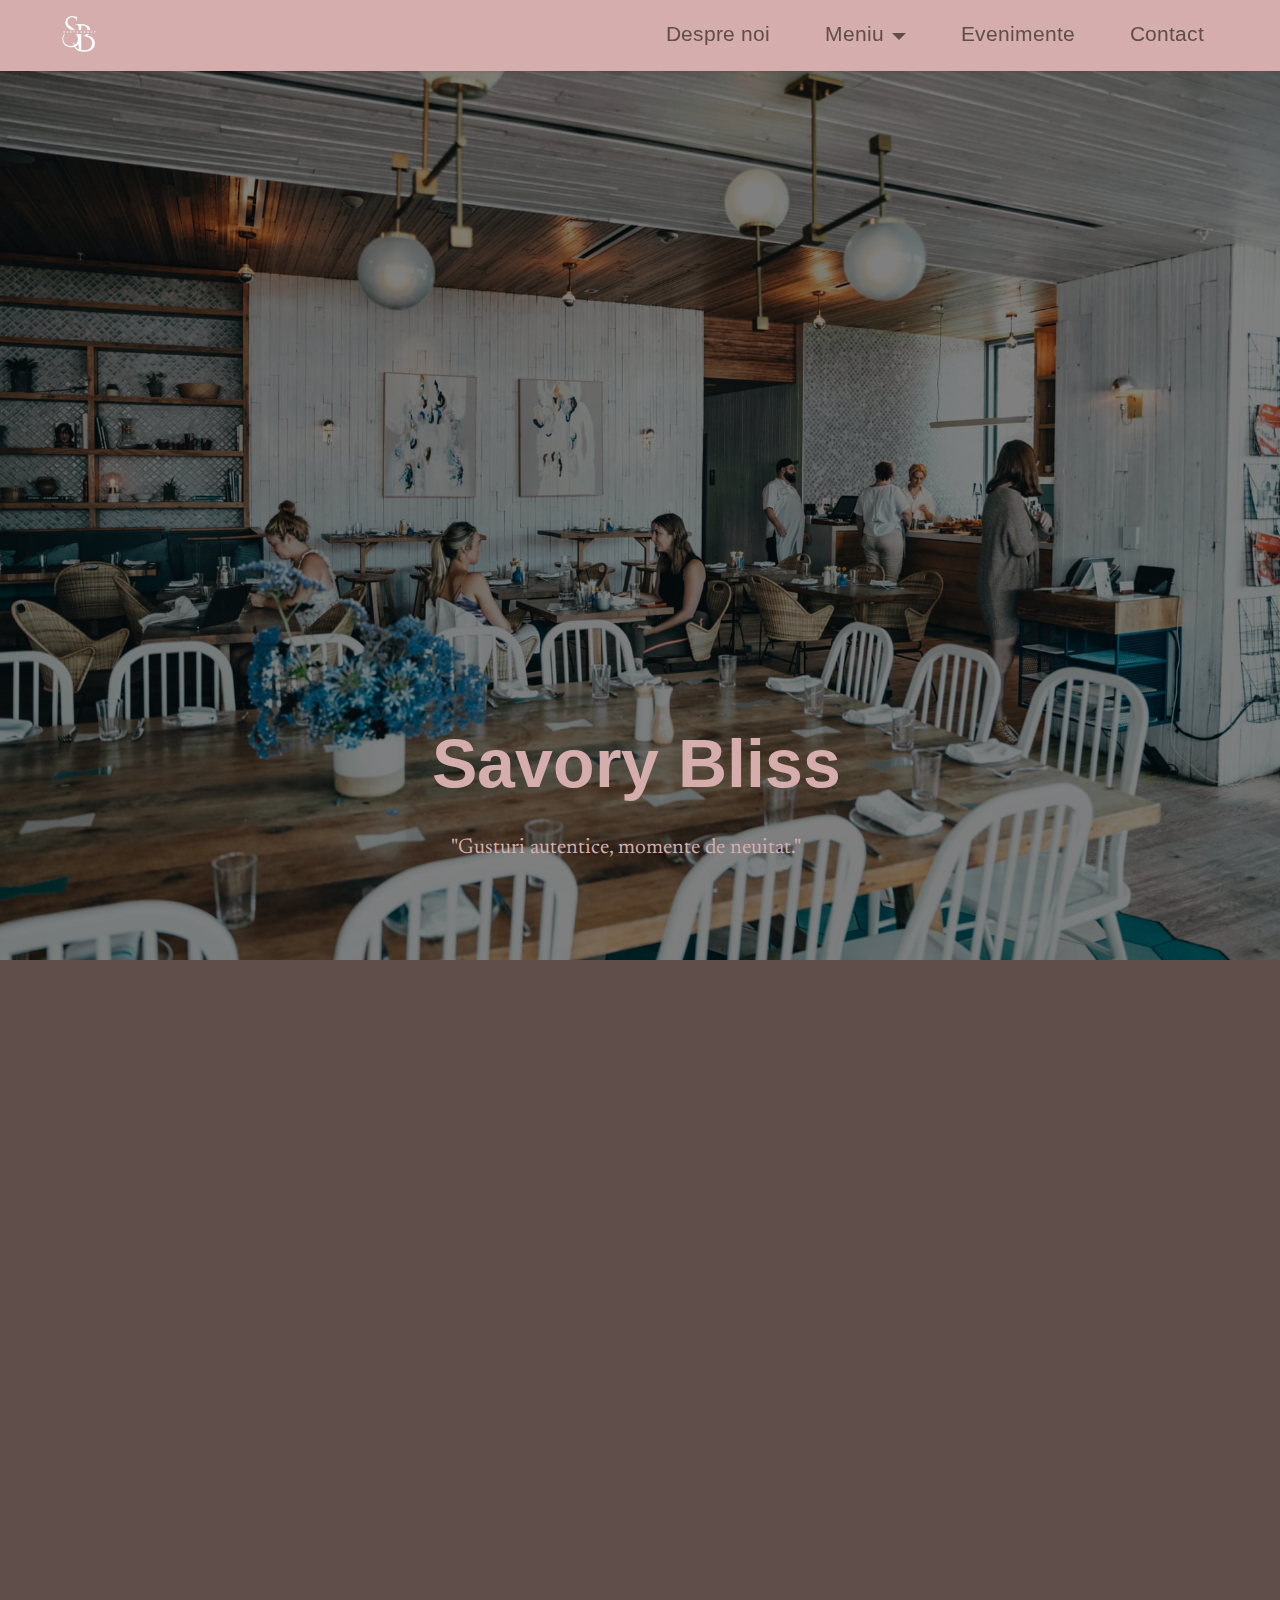
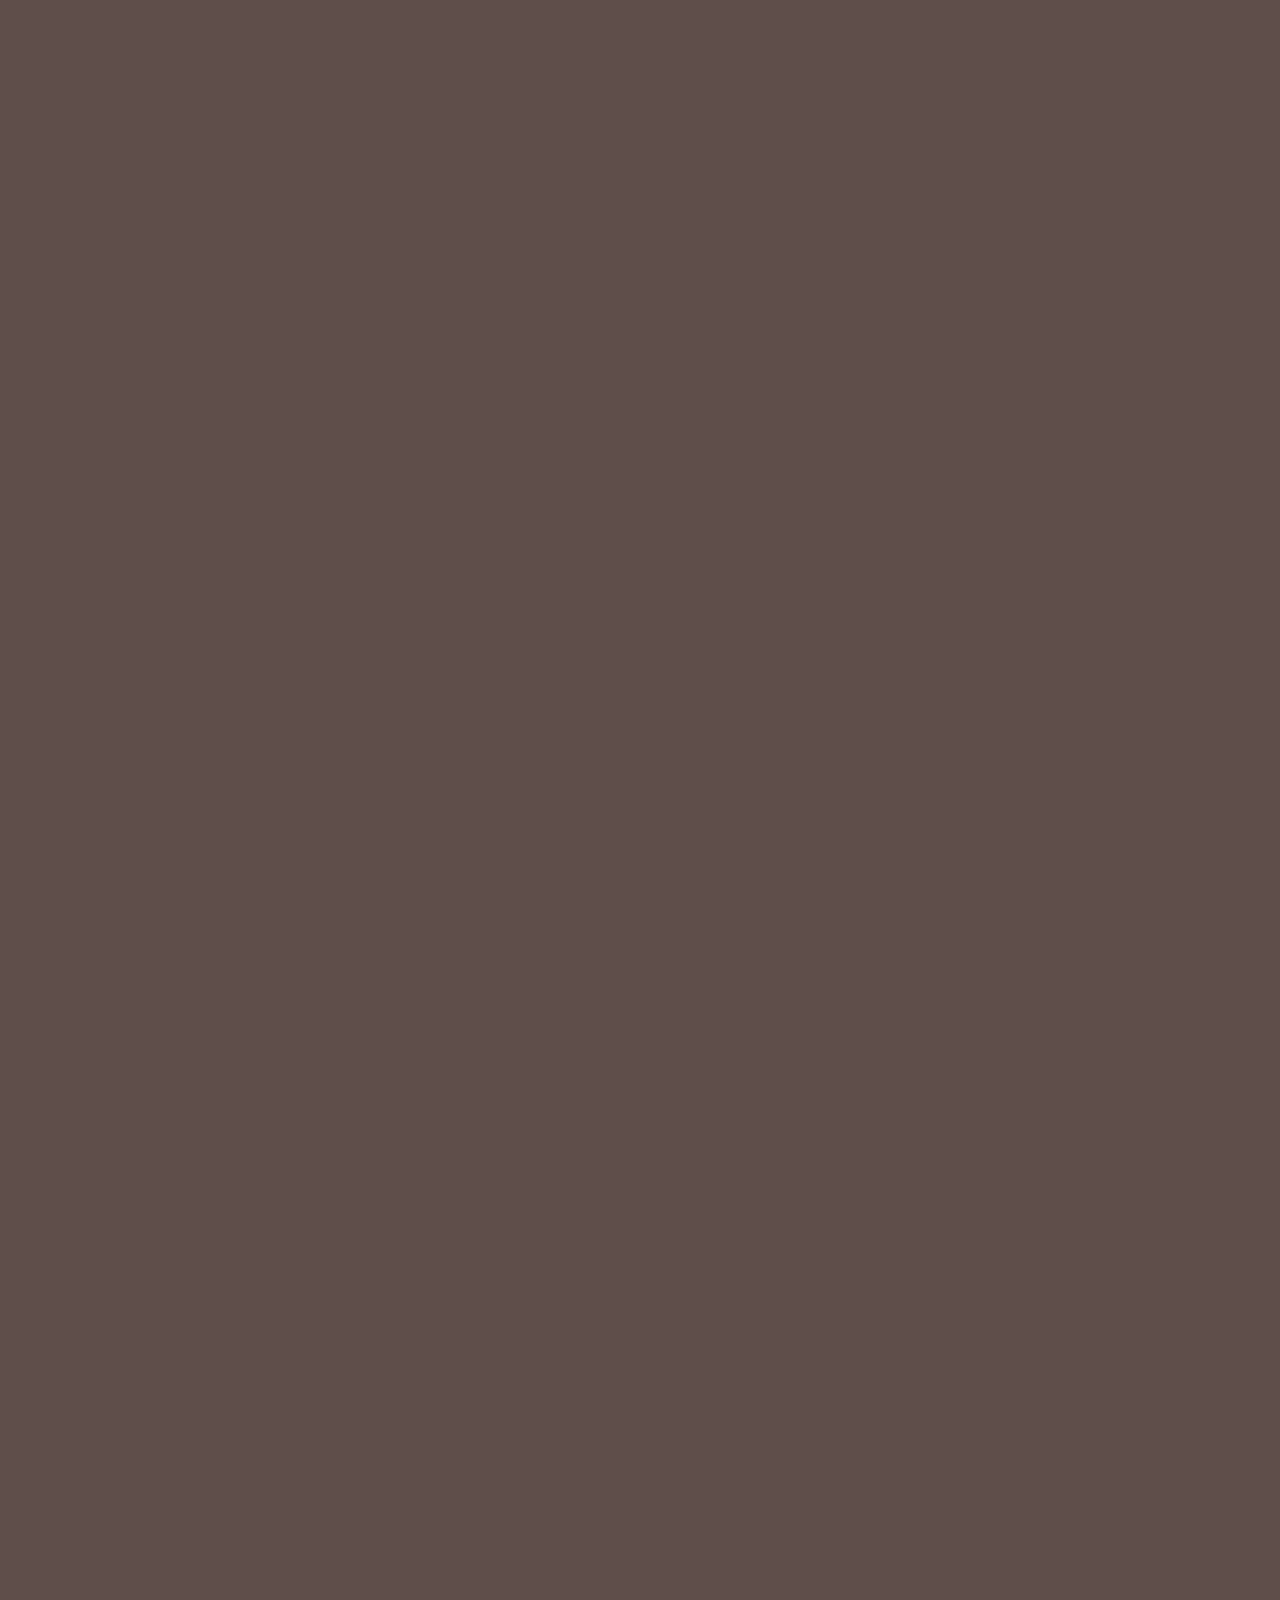
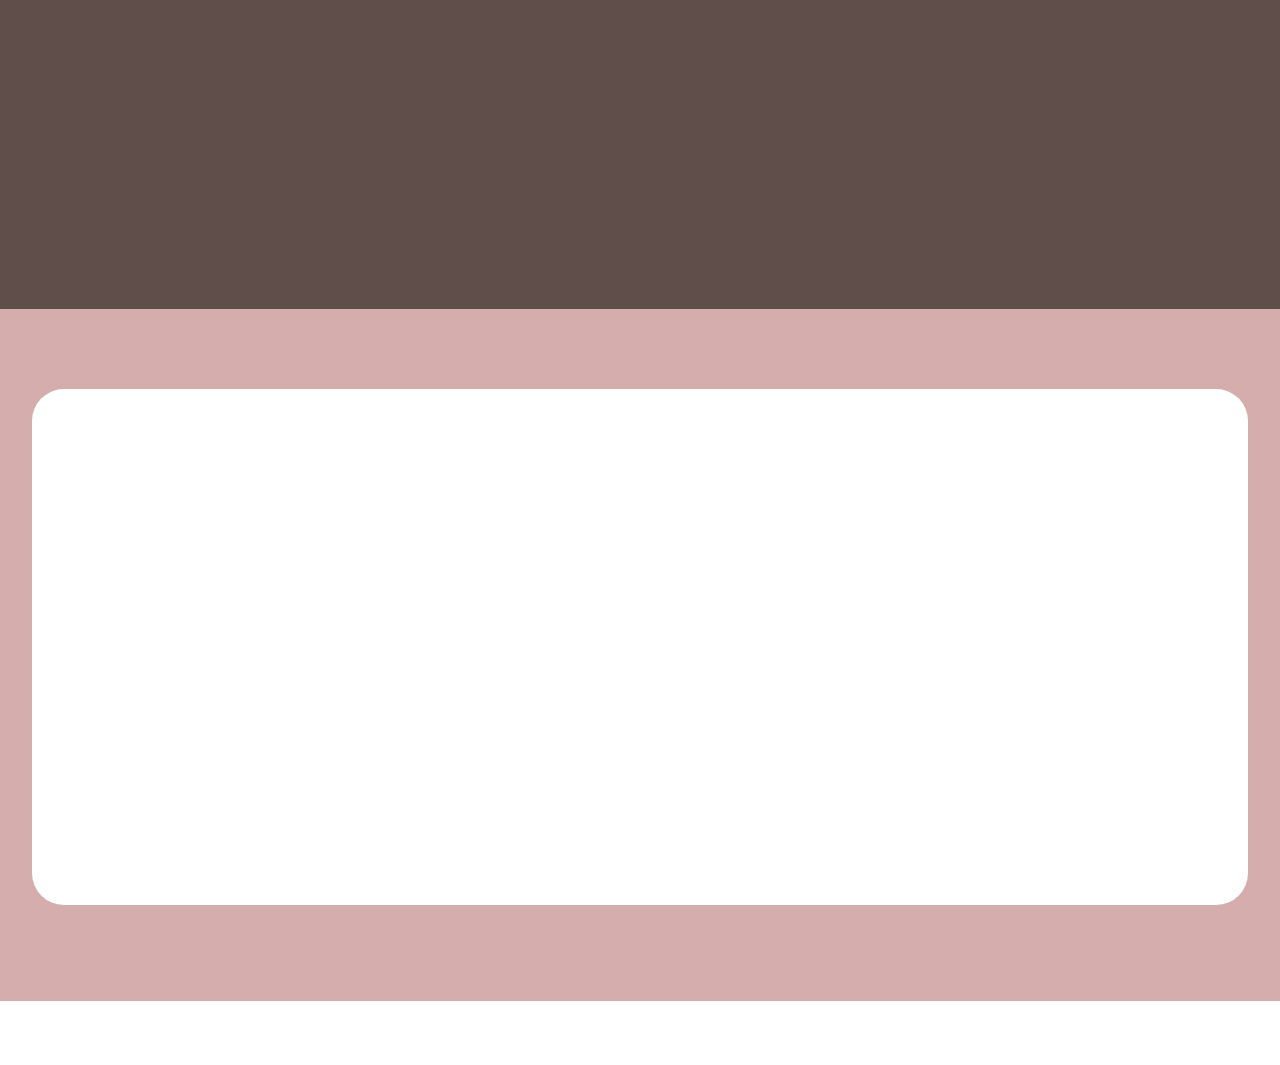
==== index.html @ a9245d2a "doamne" ====
<!DOCTYPE html>
<html  >
<head>
  <!-- Site made with Mobirise Website Builder v5.9.18, https://mobirise.com -->
  <meta charset="UTF-8">
  <meta http-equiv="X-UA-Compatible" content="IE=edge">
  <meta name="generator" content="Mobirise v5.9.18, mobirise.com">
  <meta name="viewport" content="width=device-width, initial-scale=1, minimum-scale=1">
  <link rel="shortcut icon" href="assets/images/logo-96x76.png" type="image/x-icon">
  <meta name="description" content="">
  
  
  <title>Savory Bliss Restaurant</title>
  <link rel="stylesheet" href="assets/bootstrap/css/bootstrap.min.css">
  <link rel="stylesheet" href="assets/bootstrap/css/bootstrap-grid.min.css">
  <link rel="stylesheet" href="assets/bootstrap/css/bootstrap-reboot.min.css">
  <link rel="stylesheet" href="assets/animatecss/animate.css">
  <link rel="stylesheet" href="assets/dropdown/css/style.css">
  <link rel="stylesheet" href="assets/socicon/css/styles.css">
  <link rel="stylesheet" href="assets/theme/css/style.css">
  <link rel="preload" href="https://fonts.googleapis.com/css?family=Arimo:400,500,600,700,400i,500i,600i,700i&display=swap" as="style" onload="this.onload=null;this.rel='stylesheet'">
  <noscript><link rel="stylesheet" href="https://fonts.googleapis.com/css?family=Arimo:400,500,600,700,400i,500i,600i,700i&display=swap"></noscript>
  <link rel="preload" href="https://fonts.googleapis.com/css?family=Newsreader:200,300,400,500,600,700,800,200i,300i,400i,500i,600i,700i,800i&display=swap" as="style" onload="this.onload=null;this.rel='stylesheet'">
  <noscript><link rel="stylesheet" href="https://fonts.googleapis.com/css?family=Newsreader:200,300,400,500,600,700,800,200i,300i,400i,500i,600i,700i,800i&display=swap"></noscript>
  <link rel="preload" as="style" href="assets/mobirise/css/mbr-additional.css?v=9iTapQ"><link rel="stylesheet" href="assets/mobirise/css/mbr-additional.css?v=9iTapQ" type="text/css">

  
  
  
</head>
<body>
  
  <section data-bs-version="5.1" class="menu menu1 cid-uyggJqXLUs" once="menu" id="menu1-1o">
    

    <nav class="navbar navbar-dropdown navbar-fixed-top navbar-expand-lg">
        <div class="container">
            <div class="navbar-brand">
                <span class="navbar-logo">
                    <a href="index.html">
                        <img src="assets/images/logo-96x76.png" alt="logoul restaurantului" style="height: 3rem;">
                    </a>
                </span>
                
            </div>
            <button class="navbar-toggler" type="button" data-toggle="collapse" data-bs-toggle="collapse" data-target="#navbarSupportedContent" data-bs-target="#navbarSupportedContent" aria-controls="navbarNavAltMarkup" aria-expanded="false" aria-label="Toggle navigation">
                <div class="hamburger">
                    <span></span>
                    <span></span>
                    <span></span>
                    <span></span>
                </div>
            </button>
            <div class="collapse navbar-collapse" id="navbarSupportedContent">
                <ul class="navbar-nav nav-dropdown nav-right" data-app-modern-menu="true"><li class="nav-item"><a class="nav-link link text-success text-primary display-4" href="despre-noi.html" aria-expanded="false">Despre noi</a></li>
                    <li class="nav-item dropdown"><a class="nav-link link text-success text-primary dropdown-toggle display-4" href="meniu.html" data-toggle="dropdown-submenu" data-bs-toggle="dropdown" data-bs-auto-close="outside" aria-expanded="false">Meniu</a><div class="dropdown-menu" aria-labelledby="dropdown-967"><a class="text-success show text-primary dropdown-item display-4" href="meniu.html#features031-2o">Mâncare</a><a class="text-success text-primary show dropdown-item display-4" href="meniu.html#features031-2u">Băuturi</a><a class="text-success text-primary show dropdown-item display-4" href="meniu.html#features031-2w">Deserturi</a><a class="text-success text-primary show dropdown-item display-4" href="meniu.html#pricing02-2x">Meniul zilei</a></div></li>
                    <li class="nav-item"><a class="nav-link link text-success text-primary display-4" href="evenimente.html">Evenimente</a>
                    </li><li class="nav-item"><a class="nav-link link text-success text-primary display-4" href="contact.html">Contact</a></li></ul>
                
                
            </div>
        </div>
    </nav>
</section>

<section data-bs-version="5.1" class="header16 cid-uzG9bjMs8c mbr-fullscreen" id="header17-1s">
  
  <div class="mbr-overlay" style="opacity: 0.5; background-color: rgb(0, 0, 0);"></div>
  <div class="container">
    <div class="row">
      <div class="content-wrap col-12 col-md-9">
        <h1 class="mbr-section-title mbr-fonts-style mbr-white mb-4 display-1">
          <br><strong>&nbsp; &nbsp; &nbsp; &nbsp; &nbsp; &nbsp; &nbsp; &nbsp; Savory Bliss</strong></h1>
        <h2 class="mbr-section-subtitle mbr-fonts-style mbr-white mb-4 display-7">&nbsp; &nbsp; &nbsp; &nbsp; &nbsp; &nbsp; &nbsp; &nbsp; &nbsp; &nbsp; &nbsp; &nbsp; &nbsp; &nbsp; &nbsp; &nbsp; &nbsp; &nbsp; &nbsp; &nbsp; &nbsp; &nbsp; &nbsp; &nbsp; &nbsp; &nbsp; &nbsp; &nbsp; &nbsp;"Gusturi autentice, momente de neuitat."</h2>
        
        
      </div>
    </div>
  </div>
</section>

<section data-bs-version="5.1" class="start article2 cid-uzKFgysfAA" id="article02-20">
	

	
	

	<div class="container">
		<div class="row justify-content-center">
			<div class="col-12 col-md-12 col-lg-6 image-wrapper">
				<img class="w-100" src="assets/images/bucatar-640x427.jpg" alt="Mobirise Website Builder">
			</div>
			<div class="col-12 col-md-12 col-lg">
				<div class="text-wrapper align-left">
					<h1 class="mbr-section-title mbr-fonts-style mb-4 display-2"><strong>La noi...</strong></h1>
					<p class="mbr-text align-left mbr-fonts-style mb-4 display-7">Savory Bliss nu este doar un restaurant,este o experiență.
<br>            La Savory Bliss, fiecare fel de mâncare este o capodoperă, combinând ingrediente proaspete,
<br>            de proveniență locală, cu tehnici inovatoare pentru a crea o călătorie culinară de neuitat.
<br>            Atmosfera caldă și primitoare, completată de un serviciu impecabil, asigură că fiecare vizită se simte
<br>            ca o sărbătoare.</p>
					<div class="mbr-section-btn align-left mt-3"><a class="btn btn-primary-outline display-7" href="despre-noi.html">Mai mult</a></div>
				</div>
			</div>
		</div>
	</div>
</section>

<section data-bs-version="5.1" class="start article4 cid-uzKGOPRqXc" id="article04-21">
	

	
	

	<div class="container">
		<div class="row justify-content-center">
			<div class="col-12 col-md-12 col-lg-5 image-wrapper">
				<img class="w-100" src="assets/images/ramen-1087x1631.jpeg" alt="ramen">
			</div>
			<div class="col-12 col-md-12 col-lg">
				<div class="text-wrapper align-left">
					<h1 class="mbr-section-title mbr-fonts-style mb-4 display-2"><strong>Rai culinar</strong></h1>
					<p class="mbr-text mbr-fonts-style mb-4 display-7"><em><strong>"Spune-mi ce mănânci, ca să-ți spun cine ești." – Jean Anthelme Brillat-Savarin</strong></em><br><em><strong><br></strong></em><br>La Savory Bliss, meniul este conceput pentru a satisface toate gusturile și a oferi
<br>        o experiență culinară unică. De la aperitive rafinate la deserturi decadente,
<br>        fiecare fel de mâncare este pregătit cu ingrediente proaspete și de calitate superioară,
<br>        pentru a vă oferi o explozie de arome și texturi.Vă așteptăm cu drag să descoperiți și
<br>        să savurați fiecare deliciu din meniul nostru!</p>
					<div class="mbr-section-btn mt-3"><a class="btn btn-lg btn-primary-outline display-7" href="meniu.html">Explorează</a></div>
				</div>
			</div>
		</div>
	</div>
</section>

<section data-bs-version="5.1" class="people04 cid-uzY6zBSWF0" id="people04-3n">
	
	
	<div class="container">
		<div class="row mb-5 justify-content-center">
			<div class="col-12 mb-0 content-head">
				<h3 class="mbr-section-title mbr-fonts-style align-center mb-0 display-2">
					<strong>Testimoniale</strong></h3>
				
			</div>
		</div>
		<div class="row mbr-masonry" data-masonry="{&quot;percentPosition&quot;: true }">
			<div class="item features-without-image col-12 col-md-6 col-lg-4 active">
				<div class="item-wrapper">
					<div class="card-box align-left">
						<p class="card-text mbr-fonts-style display-7">"Fiecare farfurie este o explozie de arome, iar serviciul este impecabil. Recomand cu toată inima desertul lor semnătură – pur și simplu divin!"</p>
						<div class="img-wrapper mt-4 mb-2">
							<img src="assets/images/w-10-160x107.jpeg" alt="o femeie care zâmbește cu ochelari" data-slide-to="0" data-bs-slide-to="0">
						</div>
						<h5 class="card-title mbr-fonts-style display-7">
							<strong>Sarah</strong>
						</h5>
					</div>
				</div>
			</div>
			<div class="item features-without-image col-12 col-md-6 col-lg-4">
				<div class="item-wrapper">
					<div class="card-box align-left">
						<p class="card-text mbr-fonts-style display-7">"Mâncarea este absolut spectaculoasă, iar plating-ul arată ca o operă de artă. Am sărbătorit o ocazie specială și totul a fost perfect – de la aperitive la desert."</p>
						<div class="img-wrapper mt-4 mb-2">
							<img src="assets/images/m-30-160x107.jpeg" data-slide-to="1" data-bs-slide-to="1" alt="Un bărbat cu ochelari și pulover verde">
						</div>
						<h5 class="card-title mbr-fonts-style display-7"><strong>Ion</strong></h5>
					</div>
				</div>
			</div>
			<div class="item features-without-image col-12 col-md-6 col-lg-4">
				<div class="item-wrapper">
					<div class="card-box align-left">
						<p class="card-text mbr-fonts-style display-7">"Am fost impresionată de atenția la detalii și de calitatea ingredientelor. Atmosfera este primitoare, iar personalul te face să te simți ca acasă."</p>
						<div class="img-wrapper mt-4 mb-2">
							<img src="assets/images/w-38-160x107.jpeg" data-slide-to="2" data-bs-slide-to="2" alt="o femeie cu ochelari de soare cu un rechin">
						</div>
						<h5 class="card-title mbr-fonts-style display-7"><strong>Ana</strong></h5>
					</div>
				</div>
			</div>
			<div class="item features-without-image col-12 col-md-6 col-lg-4">
				<div class="item-wrapper">
					<div class="card-box align-left">
						<p class="card-text mbr-fonts-style display-7">"Savory Bliss nu este doar un restaurant, ci o experiență. Am fost uimit de creativitatea meniului și de cât de bine sunt combinate aromele.&nbsp; Nota 10/10!"</p>
						<div class="img-wrapper mt-4 mb-2">
							<img src="assets/images/m-42-160x240.jpeg" data-slide-to="3" data-bs-slide-to="3" alt="un bărbat cu ochelari de soare">
						</div>
						<h5 class="card-title mbr-fonts-style display-7">
							<strong>David</strong>
						</h5>
					</div>
				</div>
			</div>
			<div class="item features-without-image col-12 col-md-6 col-lg-4">
				<div class="item-wrapper">
					<div class="card-box align-left">
						<p class="card-text mbr-fonts-style display-7">"Un adevărat paradis culinar! Recomand Savory Bliss pentru oricine apreciază o combinație perfectă între preparate sofisticate și un decor relaxant. Este locul unde fiecare masă devine o experiență de neuitat."</p>
						<div class="img-wrapper mt-4 mb-2">
							<img src="assets/images/m-2-160x107.jpeg" data-slide-to="4" data-bs-slide-to="4" alt="un bărbat care zâmbește">
						</div>
						<h5 class="card-title mbr-fonts-style display-7">
							<strong>Mihai</strong></h5>
					</div>
				</div>
			</div>
			<div class="item features-without-image col-12 col-md-6 col-lg-4">
				<div class="item-wrapper">
					<div class="card-box align-left">
						<p class="card-text mbr-fonts-style display-7">"De la prima înghițitură am știut că Savory Bliss este un loc special. Echipa este prietenoasă și atentă la detalii, iar atmosfera te face să uiți de grijile zilnice. Recomand 100%!"</p>
						<div class="img-wrapper mt-4 mb-2">
							<img src="assets/images/w-3-160x240.jpeg" data-slide-to="5" data-bs-slide-to="5" alt="femeie cu sacou și cămașă roz">
						</div>
						<h5 class="card-title mbr-fonts-style display-7"><strong>Amanda</strong></h5>
					</div>
				</div>
			</div>
		</div>
	</div>
</section>

<section data-bs-version="5.1" class="footer1 cid-uzTi7FYWmS" once="footers" id="footer01-3f">
	

	
	
	<div class="container">
		<div class="row mbr-white">
			<div class="col-12 col-md-6 col-lg-3">
				<h5 class="mbr-section-subtitle mbr-fonts-style mb-2 display-7"><strong>Locație</strong></h5>
				<ul class="list mbr-fonts-style display-7">
					<li class="mbr-text item-wrap"><a href="https://www.google.com/maps/place/Breb/@47.7449193,23.8761232,3536m/data=!3m2!1e3!4b1!4m6!3m5!1s0x4737c9161d8e7d8b:0x3b54e4a428598149!8m2!3d47.7416825!4d23.8993017!16s%2Fg%2F121kq81r?entry=ttu&g_ep=EgoyMDI1MDExMC4wIKXMDSoASAFQAw%3D%3D" class="text-primary" target="_blank">Satul Breb, Județul Maramureș, România</a></li>
				</ul>
			</div>
			<div class="col-12 col-md-6 col-lg-3">
				<h5 class="mbr-section-subtitle mbr-fonts-style mb-2 display-7"><strong>Rezervări</strong></h5>
				<ul class="list mbr-fonts-style display-7">
					<li class="mbr-text item-wrap"><a href="https://web.whatsapp.com/" class="text-primary" target="_blank">+40547583723</a>
</li><li class="mbr-text item-wrap"><a href="https://mail.google.com/" class="text-primary" target="_blank">contact@savorybliss.ro</a></li>
				</ul>
			</div>
			<div class="col-12 col-md-6 col-lg-3">
				<h5 class="mbr-section-subtitle mbr-fonts-style mb-2 display-7"><strong>Program</strong></h5>
				<ul class="list mbr-fonts-style display-7">
					<li class="mbr-text item-wrap">Luni-Joi: 10:00-22:00
</li><li class="mbr-text item-wrap">Vineri: 10:00-23:00
</li><li class="mbr-text item-wrap">Sâmbătă: 09:00-23:00
</li><li class="mbr-text item-wrap">Duminică: 09:00-21:00</li>
				</ul>
			</div>
			<div class="col-12 col-md-6 col-lg-3">
				<h5 class="mbr-section-subtitle mbr-fonts-style mb-2 display-5"></h5>
				<ul class="list mbr-fonts-style display-7"></ul>
			</div>
			<div class="col-12 mt-5 footer-col">
				

				<div class="social-row mt-2 display-7">
					<div class="soc-item">
						<a href="https://www.facebook.com/" target="_blank">
							<span class="mbr-iconfont socicon-facebook socicon"></span>
						</a>
					</div>
					<div class="soc-item">
						<a href="https://x.com/" target="_blank">
							<span class="mbr-iconfont socicon-twitter socicon"></span>
						</a>
					</div>
					<div class="soc-item">
						<a href="https://www.instagram.com/" target="_blank">
							<span class="mbr-iconfont socicon-instagram socicon"></span>
						</a>
					</div>
					
				</div>
			</div>
			<div class="col-12 mt-4">
				<p class="mbr-text mb-0 mbr-fonts-style copyright align-center display-7">
					© Copyright 2024 Savory Bliss Restaurant - Toate drepturile sunt rezervate</p>
			</div>
		</div>
	</div>
</section><section class="display-7" style="padding: 0;align-items: center;justify-content: center;flex-wrap: wrap;    align-content: center;display: flex;position: relative;height: 4rem;"><a href="https://mobiri.se/3670612" style="flex: 1 1;height: 4rem;position: absolute;width: 100%;z-index: 1;"><img alt=" Free Web Site  Building Software" style="height: 4rem;" src="[data-uri]"></a><p style="margin: 0;text-align: center;" class="display-7">Created with Mobirise &#8204;</p><a style="z-index:1" href="https://mobirise.com/offline-website-builder.html">Free Offline Web Page Maker</a></section><script src="assets/bootstrap/js/bootstrap.bundle.min.js"></script>  <script src="assets/smoothscroll/smooth-scroll.js"></script>  <script src="assets/ytplayer/index.js"></script>  <script src="assets/dropdown/js/navbar-dropdown.js"></script>  <script src="assets/masonry/masonry.pkgd.min.js"></script>  <script src="assets/imagesloaded/imagesloaded.pkgd.min.js"></script>  <script src="assets/theme/js/script.js"></script>  
  
  
  <input name="animation" type="hidden">
  </body>
</html>
---- assets/dropdown/css/style.css ----
.navbar-dropdown {
  left: 0;
  padding: 0;
  position: absolute;
  right: 0;
  top: 0;
  transition: all 0.45s ease;
  z-index: 1030;
  background: #282828; }
  .navbar-dropdown .navbar-logo {
    margin-right: 0.8rem;
    transition: margin 0.3s ease-in-out;
    vertical-align: middle; }
    .navbar-dropdown .navbar-logo img {
      height: 3.125rem;
      transition: all 0.3s ease-in-out; }
    .navbar-dropdown .navbar-logo.mbr-iconfont {
      font-size: 3.125rem;
      line-height: 3.125rem; }
  .navbar-dropdown .navbar-caption {
    font-weight: 700;
    white-space: normal;
    vertical-align: -4px;
    line-height: 3.125rem !important; }
    .navbar-dropdown .navbar-caption, .navbar-dropdown .navbar-caption:hover {
      color: inherit;
      text-decoration: none; }
  .navbar-dropdown .mbr-iconfont + .navbar-caption {
    vertical-align: -1px; }
  .navbar-dropdown.navbar-fixed-top {
    position: fixed; }
  .navbar-dropdown .navbar-brand span {
    vertical-align: -4px; }
  .navbar-dropdown.bg-color.transparent {
    background: none; }
  .navbar-dropdown.navbar-short .navbar-brand {
    padding: 0.625rem 0; }
    .navbar-dropdown.navbar-short .navbar-brand span {
      vertical-align: -1px; }
  .navbar-dropdown.navbar-short .navbar-caption {
    line-height: 2.375rem !important;
    vertical-align: -2px; }
  .navbar-dropdown.navbar-short .navbar-logo {
    margin-right: 0.5rem; }
    .navbar-dropdown.navbar-short .navbar-logo img {
      height: 2.375rem; }
    .navbar-dropdown.navbar-short .navbar-logo.mbr-iconfont {
      font-size: 2.375rem;
      line-height: 2.375rem; }
  .navbar-dropdown.navbar-short .mbr-table-cell {
    height: 3.625rem; }
  .navbar-dropdown .navbar-close {
    left: 0.6875rem;
    position: fixed;
    top: 0.75rem;
    z-index: 1000; }
  .navbar-dropdown .hamburger-icon {
    content: "";
    display: inline-block;
    vertical-align: middle;
    width: 16px;
    -webkit-box-shadow: 0 -6px 0 1px #282828,0 0 0 1px #282828,0 6px 0 1px #282828;
    -moz-box-shadow: 0 -6px 0 1px #282828,0 0 0 1px #282828,0 6px 0 1px #282828;
    box-shadow: 0 -6px 0 1px #282828,0 0 0 1px #282828,0 6px 0 1px #282828; }

.dropdown-menu .dropdown-toggle[data-toggle="dropdown-submenu"]::after {
  border-bottom: 0.35em solid transparent;
  border-left: 0.35em solid;
  border-right: 0;
  border-top: 0.35em solid transparent;
  margin-left: 0.3rem; }

.dropdown-menu .dropdown-item:focus {
  outline: 0; }

.nav-dropdown {
  font-size: 0.75rem;
  font-weight: 500;
  height: auto !important; }
  .nav-dropdown .nav-btn {
    padding-left: 1rem; }
  .nav-dropdown .link {
    margin: .667em 1.667em;
    font-weight: 500;
    padding: 0;
    transition: color .2s ease-in-out; }
    .nav-dropdown .link.dropdown-toggle {
      margin-right: 2.583em; }
      .nav-dropdown .link.dropdown-toggle::after {
        margin-left: .25rem;
        border-top: 0.35em solid;
        border-right: 0.35em solid transparent;
        border-left: 0.35em solid transparent;
        border-bottom: 0; }
      .nav-dropdown .link.dropdown-toggle[aria-expanded="true"] {
        margin: 0;
        padding: 0.667em 3.263em  0.667em 1.667em; }
  .nav-dropdown .link::after,
  .nav-dropdown .dropdown-item::after {
    color: inherit; }
  .nav-dropdown .btn {
    font-size: 0.75rem;
    font-weight: 700;
    letter-spacing: 0;
    margin-bottom: 0;
    padding-left: 1.25rem;
    padding-right: 1.25rem; }
  .nav-dropdown .dropdown-menu {
    border-radius: 0;
    border: 0;
    left: 0;
    margin: 0;
    padding-bottom: 1.25rem;
    padding-top: 1.25rem;
    position: relative; }
  .nav-dropdown .dropdown-submenu {
    margin-left: 0.125rem;
    top: 0; }
  .nav-dropdown .dropdown-item {
    font-weight: 500;
    line-height: 2;
    padding: 0.3846em 4.615em 0.3846em 1.5385em;
    position: relative;
    transition: color .2s ease-in-out, background-color .2s ease-in-out; }
    .nav-dropdown .dropdown-item::after {
      margin-top: -0.3077em;
      position: absolute;
      right: 1.1538em;
      top: 50%; }
    .nav-dropdown .dropdown-item:focus, .nav-dropdown .dropdown-item:hover {
      background: none; }

@media (max-width: 767px) {
  .nav-dropdown.navbar-toggleable-sm {
    bottom: 0;
    display: none;
    left: 0;
    overflow-x: hidden;
    position: fixed;
    top: 0;
    transform: translateX(-100%);
    -ms-transform: translateX(-100%);
    -webkit-transform: translateX(-100%);
    width: 18.75rem;
    z-index: 999; } }
.nav-dropdown.navbar-toggleable-xl {
  bottom: 0;
  display: none;
  left: 0;
  overflow-x: hidden;
  position: fixed;
  top: 0;
  transform: translateX(-100%);
  -ms-transform: translateX(-100%);
  -webkit-transform: translateX(-100%);
  width: 18.75rem;
  z-index: 999; }

.nav-dropdown-sm {
  display: block !important;
  overflow-x: hidden;
  overflow: auto;
  padding-top: 3.875rem; }
  .nav-dropdown-sm::after {
    content: "";
    display: block;
    height: 3rem;
    width: 100%; }
  .nav-dropdown-sm.collapse.in ~ .navbar-close {
    display: block !important; }
  .nav-dropdown-sm.collapsing, .nav-dropdown-sm.collapse.in {
    transform: translateX(0);
    -ms-transform: translateX(0);
    -webkit-transform: translateX(0);
    transition: all 0.25s ease-out;
    -webkit-transition: all 0.25s ease-out;
    background: #282828; }
  .nav-dropdown-sm.collapsing[aria-expanded="false"] {
    transform: translateX(-100%);
    -ms-transform: translateX(-100%);
    -webkit-transform: translateX(-100%); }
  .nav-dropdown-sm .nav-item {
    display: block;
    margin-left: 0 !important;
    padding-left: 0; }
  .nav-dropdown-sm .link,
  .nav-dropdown-sm .dropdown-item {
    border-top: 1px dotted rgba(255, 255, 255, 0.1);
    font-size: 0.8125rem;
    line-height: 1.6;
    margin: 0 !important;
    padding: 0.875rem 2.4rem 0.875rem 1.5625rem !important;
    position: relative;
    white-space: normal; }
    .nav-dropdown-sm .link:focus, .nav-dropdown-sm .link:hover,
    .nav-dropdown-sm .dropdown-item:focus,
    .nav-dropdown-sm .dropdown-item:hover {
      background: rgba(0, 0, 0, 0.2) !important;
      color: #c0a375; }
  .nav-dropdown-sm .nav-btn {
    position: relative;
    padding: 1.5625rem 1.5625rem 0 1.5625rem; }
    .nav-dropdown-sm .nav-btn::before {
      border-top: 1px dotted rgba(255, 255, 255, 0.1);
      content: "";
      left: 0;
      position: absolute;
      top: 0;
      width: 100%; }
    .nav-dropdown-sm .nav-btn + .nav-btn {
      padding-top: 0.625rem; }
      .nav-dropdown-sm .nav-btn + .nav-btn::before {
        display: none; }
  .nav-dropdown-sm .btn {
    padding: 0.625rem 0; }
  .nav-dropdown-sm .dropdown-toggle[data-toggle="dropdown-submenu"]::after {
    margin-left: .25rem;
    border-top: 0.35em solid;
    border-right: 0.35em solid transparent;
    border-left: 0.35em solid transparent;
    border-bottom: 0; }
  .nav-dropdown-sm .dropdown-toggle[data-toggle="dropdown-submenu"][aria-expanded="true"]::after {
    border-top: 0;
    border-right: 0.35em solid transparent;
    border-left: 0.35em solid transparent;
    border-bottom: 0.35em solid; }
  .nav-dropdown-sm .dropdown-menu {
    margin: 0;
    padding: 0;
    position: relative;
    top: 0;
    left: 0;
    width: 100%;
    border: 0;
    float: none;
    border-radius: 0;
    background: none; }
  .nav-dropdown-sm .dropdown-submenu {
    left: 100%;
    margin-left: 0.125rem;
    margin-top: -1.25rem;
    top: 0; }

.navbar-toggleable-sm .nav-dropdown .dropdown-menu {
  position: absolute; }

.navbar-toggleable-sm .nav-dropdown .dropdown-submenu {
  left: 100%;
  margin-left: 0.125rem;
  margin-top: -1.25rem;
  top: 0; }

.navbar-toggleable-sm.opened .nav-dropdown .dropdown-menu {
  position: relative; }

.navbar-toggleable-sm.opened .nav-dropdown .dropdown-submenu {
  left: 0;
  margin-left: 00rem;
  margin-top: 0rem;
  top: 0; }

.is-builder .nav-dropdown.collapsing {
  transition: none !important; }
---- assets/socicon/css/styles.css ----
@charset "UTF-8";

@font-face {
  font-family: 'Socicon';
  src:  url('../fonts/socicon.eot');
  src:  url('../fonts/socicon.eot?#iefix') format('embedded-opentype'),
    url('../fonts/socicon.woff2') format('woff2'),
    url('../fonts/socicon.ttf') format('truetype'),
    url('../fonts/socicon.woff') format('woff'),
    url('../fonts/socicon.svg#socicon') format('svg');
  font-weight: normal;
  font-style: normal;
  font-display: swap;
}

[data-icon]:before {
  font-family: "socicon" !important;
  content: attr(data-icon);
  font-style: normal !important;
  font-weight: normal !important;
  font-variant: normal !important;
  text-transform: none !important;
  speak: none;
  line-height: 1;
  -webkit-font-smoothing: antialiased;
  -moz-osx-font-smoothing: grayscale;
}

[class^="socicon-"], [class*=" socicon-"] {
  /* use !important to prevent issues with browser extensions that change fonts */
  font-family: 'Socicon' !important;
  speak: none;
  font-style: normal;
  font-weight: normal;
  font-variant: normal;
  text-transform: none;
  line-height: 1;

  /* Better Font Rendering =========== */
  -webkit-font-smoothing: antialiased;
  -moz-osx-font-smoothing: grayscale;
}

.socicon-500px:before {
  content: "\e000";
}
.socicon-8tracks:before {
  content: "\e001";
}
.socicon-airbnb:before {
  content: "\e002";
}
.socicon-alliance:before {
  content: "\e003";
}
.socicon-amazon:before {
  content: "\e004";
}
.socicon-amplement:before {
  content: "\e005";
}
.socicon-android:before {
  content: "\e006";
}
.socicon-angellist:before {
  content: "\e007";
}
.socicon-apple:before {
  content: "\e008";
}
.socicon-appnet:before {
  content: "\e009";
}
.socicon-baidu:before {
  content: "\e00a";
}
.socicon-bandcamp:before {
  content: "\e00b";
}
.socicon-battlenet:before {
  content: "\e00c";
}
.socicon-mixer:before {
  content: "\e00d";
}
.socicon-bebee:before {
  content: "\e00e";
}
.socicon-bebo:before {
  content: "\e00f";
}
.socicon-behance:before {
  content: "\e010";
}
.socicon-blizzard:before {
  content: "\e011";
}
.socicon-blogger:before {
  content: "\e012";
}
.socicon-buffer:before {
  content: "\e013";
}
.socicon-chrome:before {
  content: "\e014";
}
.socicon-coderwall:before {
  content: "\e015";
}
.socicon-curse:before {
  content: "\e016";
}
.socicon-dailymotion:before {
  content: "\e017";
}
.socicon-deezer:before {
  content: "\e018";
}
.socicon-delicious:before {
  content: "\e019";
}
.socicon-deviantart:before {
  content: "\e01a";
}
.socicon-diablo:before {
  content: "\e01b";
}
.socicon-digg:before {
  content: "\e01c";
}
.socicon-discord:before {
  content: "\e01d";
}
.socicon-disqus:before {
  content: "\e01e";
}
.socicon-douban:before {
  content: "\e01f";
}
.socicon-draugiem:before {
  content: "\e020";
}
.socicon-dribbble:before {
  content: "\e021";
}
.socicon-drupal:before {
  content: "\e022";
}
.socicon-ebay:before {
  content: "\e023";
}
.socicon-ello:before {
  content: "\e024";
}
.socicon-endomodo:before {
  content: "\e025";
}
.socicon-envato:before {
  content: "\e026";
}
.socicon-etsy:before {
  content: "\e027";
}
.socicon-facebook:before {
  content: "\e028";
}
.socicon-feedburner:before {
  content: "\e029";
}
.socicon-filmweb:before {
  content: "\e02a";
}
.socicon-firefox:before {
  content: "\e02b";
}
.socicon-flattr:before {
  content: "\e02c";
}
.socicon-flickr:before {
  content: "\e02d";
}
.socicon-formulr:before {
  content: "\e02e";
}
.socicon-forrst:before {
  content: "\e02f";
}
.socicon-foursquare:before {
  content: "\e030";
}
.socicon-friendfeed:before {
  content: "\e031";
}
.socicon-github:before {
  content: "\e032";
}
.socicon-goodreads:before {
  content: "\e033";
}
.socicon-google:before {
  content: "\e034";
}
.socicon-googlescholar:before {
  content: "\e035";
}
.socicon-googlegroups:before {
  content: "\e036";
}
.socicon-googlephotos:before {
  content: "\e037";
}
.socicon-googleplus:before {
  content: "\e038";
}
.socicon-grooveshark:before {
  content: "\e039";
}
.socicon-hackerrank:before {
  content: "\e03a";
}
.socicon-hearthstone:before {
  content: "\e03b";
}
.socicon-hellocoton:before {
  content: "\e03c";
}
.socicon-heroes:before {
  content: "\e03d";
}
.socicon-smashcast:before {
  content: "\e03e";
}
.socicon-horde:before {
  content: "\e03f";
}
.socicon-houzz:before {
  content: "\e040";
}
.socicon-icq:before {
  content: "\e041";
}
.socicon-identica:before {
  content: "\e042";
}
.socicon-imdb:before {
  content: "\e043";
}
.socicon-instagram:before {
  content: "\e044";
}
.socicon-issuu:before {
  content: "\e045";
}
.socicon-istock:before {
  content: "\e046";
}
.socicon-itunes:before {
  content: "\e047";
}
.socicon-keybase:before {
  content: "\e048";
}
.socicon-lanyrd:before {
  content: "\e049";
}
.socicon-lastfm:before {
  content: "\e04a";
}
.socicon-line:before {
  content: "\e04b";
}
.socicon-linkedin:before {
  content: "\e04c";
}
.socicon-livejournal:before {
  content: "\e04d";
}
.socicon-lyft:before {
  content: "\e04e";
}
.socicon-macos:before {
  content: "\e04f";
}
.socicon-mail:before {
  content: "\e050";
}
.socicon-medium:before {
  content: "\e051";
}
.socicon-meetup:before {
  content: "\e052";
}
.socicon-mixcloud:before {
  content: "\e053";
}
.socicon-modelmayhem:before {
  content: "\e054";
}
.socicon-mumble:before {
  content: "\e055";
}
.socicon-myspace:before {
  content: "\e056";
}
.socicon-newsvine:before {
  content: "\e057";
}
.socicon-nintendo:before {
  content: "\e058";
}
.socicon-npm:before {
  content: "\e059";
}
.socicon-odnoklassniki:before {
  content: "\e05a";
}
.socicon-openid:before {
  content: "\e05b";
}
.socicon-opera:before {
  content: "\e05c";
}
.socicon-outlook:before {
  content: "\e05d";
}
.socicon-overwatch:before {
  content: "\e05e";
}
.socicon-patreon:before {
  content: "\e05f";
}
.socicon-paypal:before {
  content: "\e060";
}
.socicon-periscope:before {
  content: "\e061";
}
.socicon-persona:before {
  content: "\e062";
}
.socicon-pinterest:before {
  content: "\e063";
}
.socicon-play:before {
  content: "\e064";
}
.socicon-player:before {
  content: "\e065";
}
.socicon-playstation:before {
  content: "\e066";
}
.socicon-pocket:before {
  content: "\e067";
}
.socicon-qq:before {
  content: "\e068";
}
.socicon-quora:before {
  content: "\e069";
}
.socicon-raidcall:before {
  content: "\e06a";
}
.socicon-ravelry:before {
  content: "\e06b";
}
.socicon-reddit:before {
  content: "\e06c";
}
.socicon-renren:before {
  content: "\e06d";
}
.socicon-researchgate:before {
  content: "\e06e";
}
.socicon-residentadvisor:before {
  content: "\e06f";
}
.socicon-reverbnation:before {
  content: "\e070";
}
.socicon-rss:before {
  content: "\e071";
}
.socicon-sharethis:before {
  content: "\e072";
}
.socicon-skype:before {
  content: "\e073";
}
.socicon-slideshare:before {
  content: "\e074";
}
.socicon-smugmug:before {
  content: "\e075";
}
.socicon-snapchat:before {
  content: "\e076";
}
.socicon-songkick:before {
  content: "\e077";
}
.socicon-soundcloud:before {
  content: "\e078";
}
.socicon-spotify:before {
  content: "\e079";
}
.socicon-stackexchange:before {
  content: "\e07a";
}
.socicon-stackoverflow:before {
  content: "\e07b";
}
.socicon-starcraft:before {
  content: "\e07c";
}
.socicon-stayfriends:before {
  content: "\e07d";
}
.socicon-steam:before {
  content: "\e07e";
}
.socicon-storehouse:before {
  content: "\e07f";
}
.socicon-strava:before {
  content: "\e080";
}
.socicon-streamjar:before {
  content: "\e081";
}
.socicon-stumbleupon:before {
  content: "\e082";
}
.socicon-swarm:before {
  content: "\e083";
}
.socicon-teamspeak:before {
  content: "\e084";
}
.socicon-teamviewer:before {
  content: "\e085";
}
.socicon-technorati:before {
  content: "\e086";
}
.socicon-telegram:before {
  content: "\e087";
}
.socicon-tripadvisor:before {
  content: "\e088";
}
.socicon-tripit:before {
  content: "\e089";
}
.socicon-triplej:before {
  content: "\e08a";
}
.socicon-tumblr:before {
  content: "\e08b";
}
.socicon-twitch:before {
  content: "\e08c";
}
.socicon-twitter:before {
  content: "\e08d";
}
.socicon-uber:before {
  content: "\e08e";
}
.socicon-ventrilo:before {
  content: "\e08f";
}
.socicon-viadeo:before {
  content: "\e090";
}
.socicon-viber:before {
  content: "\e091";
}
.socicon-viewbug:before {
  content: "\e092";
}
.socicon-vimeo:before {
  content: "\e093";
}
.socicon-vine:before {
  content: "\e094";
}
.socicon-vkontakte:before {
  content: "\e095";
}
.socicon-warcraft:before {
  content: "\e096";
}
.socicon-wechat:before {
  content: "\e097";
}
.socicon-weibo:before {
  content: "\e098";
}
.socicon-whatsapp:before {
  content: "\e099";
}
.socicon-wikipedia:before {
  content: "\e09a";
}
.socicon-windows:before {
  content: "\e09b";
}
.socicon-wordpress:before {
  content: "\e09c";
}
.socicon-wykop:before {
  content: "\e09d";
}
.socicon-xbox:before {
  content: "\e09e";
}
.socicon-xing:before {
  content: "\e09f";
}
.socicon-yahoo:before {
  content: "\e0a0";
}
.socicon-yammer:before {
  content: "\e0a1";
}
.socicon-yandex:before {
  content: "\e0a2";
}
.socicon-yelp:before {
  content: "\e0a3";
}
.socicon-younow:before {
  content: "\e0a4";
}
.socicon-youtube:before {
  content: "\e0a5";
}
.socicon-zapier:before {
  content: "\e0a6";
}
.socicon-zerply:before {
  content: "\e0a7";
}
.socicon-zomato:before {
  content: "\e0a8";
}
.socicon-zynga:before {
  content: "\e0a9";
}
.socicon-spreadshirt:before {
  content: "\e901";
}
.socicon-gamejolt:before {
  content: "\e902";
}
.socicon-trello:before {
  content: "\e903";
}
.socicon-tunein:before {
  content: "\e904";
}
.socicon-bloglovin:before {
  content: "\e905";
}
.socicon-gamewisp:before {
  content: "\e906";
}
.socicon-messenger:before {
  content: "\e907";
}
.socicon-pandora:before {
  content: "\e908";
}
.socicon-augment:before {
  content: "\e909";
}
.socicon-bitbucket:before {
  content: "\e90a";
}
.socicon-fyuse:before {
  content: "\e90b";
}
.socicon-yt-gaming:before {
  content: "\e90c";
}
.socicon-sketchfab:before {
  content: "\e90d";
}
.socicon-mobcrush:before {
  content: "\e90e";
}
.socicon-microsoft:before {
  content: "\e90f";
}
.socicon-realtor:before {
  content: "\e910";
}
.socicon-tidal:before {
  content: "\e911";
}
.socicon-qobuz:before {
  content: "\e912";
}
.socicon-natgeo:before {
  content: "\e913";
}
.socicon-mastodon:before {
  content: "\e914";
}
.socicon-unsplash:before {
  content: "\e915";
}
.socicon-homeadvisor:before {
  content: "\e916";
}
.socicon-angieslist:before {
  content: "\e917";
}
.socicon-codepen:before {
  content: "\e918";
}
.socicon-slack:before {
  content: "\e919";
}
.socicon-openaigym:before {
  content: "\e91a";
}
.socicon-logmein:before {
  content: "\e91b";
}
.socicon-fiverr:before {
  content: "\e91c";
}
.socicon-gotomeeting:before {
  content: "\e91d";
}
.socicon-aliexpress:before {
  content: "\e91e";
}
.socicon-guru:before {
  content: "\e91f";
}
.socicon-appstore:before {
  content: "\e920";
}
.socicon-homes:before {
  content: "\e921";
}
.socicon-zoom:before {
  content: "\e922";
}
.socicon-alibaba:before {
  content: "\e923";
}
.socicon-craigslist:before {
  content: "\e924";
}
.socicon-wix:before {
  content: "\e925";
}
.socicon-redfin:before {
  content: "\e926";
}
.socicon-googlecalendar:before {
  content: "\e927";
}
.socicon-shopify:before {
  content: "\e928";
}
.socicon-freelancer:before {
  content: "\e929";
}
.socicon-seedrs:before {
  content: "\e92a";
}
.socicon-bing:before {
  content: "\e92b";
}
.socicon-doodle:before {
  content: "\e92c";
}
.socicon-bonanza:before {
  content: "\e92d";
}
.socicon-squarespace:before {
  content: "\e92e";
}
.socicon-toptal:before {
  content: "\e92f";
}
.socicon-gust:before {
  content: "\e930";
}
.socicon-ask:before {
  content: "\e931";
}
.socicon-trulia:before {
  content: "\e932";
}
.socicon-loomly:before {
  content: "\e933";
}
.socicon-ghost:before {
  content: "\e934";
}
.socicon-upwork:before {
  content: "\e935";
}
.socicon-fundable:before {
  content: "\e936";
}
.socicon-booking:before {
  content: "\e937";
}
.socicon-googlemaps:before {
  content: "\e938";
}
.socicon-zillow:before {
  content: "\e939";
}
.socicon-niconico:before {
  content: "\e93a";
}
.socicon-toneden:before {
  content: "\e93b";
}
.socicon-crunchbase:before {
  content: "\e93c";
}
.socicon-homefy:before {
  content: "\e93d";
}
.socicon-calendly:before {
  content: "\e93e";
}
.socicon-livemaster:before {
  content: "\e93f";
}
.socicon-udemy:before {
  content: "\e940";
}
.socicon-codered:before {
  content: "\e941";
}
.socicon-origin:before {
  content: "\e942";
}
.socicon-nextdoor:before {
  content: "\e943";
}
.socicon-portfolio:before {
  content: "\e944";
}
.socicon-instructables:before {
  content: "\e945";
}
.socicon-gitlab:before {
  content: "\e946";
}
.socicon-hackernews:before {
  content: "\e947";
}
.socicon-smashwords:before {
  content: "\e948";
}
.socicon-kobo:before {
  content: "\e949";
}
.socicon-bookbub:before {
  content: "\e94a";
}
.socicon-mailru:before {
  content: "\e94b";
}
.socicon-moddb:before {
  content: "\e94c";
}
.socicon-indiedb:before {
  content: "\e94d";
}
.socicon-traxsource:before {
  content: "\e94e";
}
.socicon-gamefor:before {
  content: "\e94f";
}
.socicon-pixiv:before {
  content: "\e950";
}
.socicon-myanimelist:before {
  content: "\e951";
}
.socicon-blackberry:before {
  content: "\e952";
}
.socicon-wickr:before {
  content: "\e953";
}
.socicon-spip:before {
  content: "\e954";
}
.socicon-napster:before {
  content: "\e955";
}
.socicon-beatport:before {
  content: "\e956";
}
.socicon-hackerone:before {
  content: "\e957";
}
.socicon-internet:before {
  content: "\e958";
}
.socicon-ubuntu:before {
  content: "\e959";
}
.socicon-artstation:before {
  content: "\e95a";
}
.socicon-invision:before {
  content: "\e95b";
}
.socicon-torial:before {
  content: "\e95c";
}
.socicon-collectorz:before {
  content: "\e95d";
}
.socicon-seenthis:before {
  content: "\e95e";
}
.socicon-googleplaymusic:before {
  content: "\e95f";
}
.socicon-debian:before {
  content: "\e960";
}
.socicon-filmfreeway:before {
  content: "\e961";
}
.socicon-gnome:before {
  content: "\e962";
}
.socicon-itchio:before {
  content: "\e963";
}
.socicon-jamendo:before {
  content: "\e964";
}
.socicon-mix:before {
  content: "\e965";
}
.socicon-sharepoint:before {
  content: "\e966";
}
.socicon-tinder:before {
  content: "\e967";
}
.socicon-windguru:before {
  content: "\e968";
}
.socicon-cdbaby:before {
  content: "\e969";
}
.socicon-elementaryos:before {
  content: "\e96a";
}
.socicon-stage32:before {
  content: "\e96b";
}
.socicon-tiktok:before {
  content: "\e96c";
}
.socicon-gitter:before {
  content: "\e96d";
}
.socicon-letterboxd:before {
  content: "\e96e";
}
.socicon-threema:before {
  content: "\e96f";
}
.socicon-splice:before {
  content: "\e970";
}
.socicon-metapop:before {
  content: "\e971";
}
.socicon-naver:before {
  content: "\e972";
}
.socicon-remote:before {
  content: "\e973";
}
.socicon-flipboard:before {
  content: "\e974";
}
.socicon-googlehangouts:before {
  content: "\e975";
}
.socicon-dlive:before {
  content: "\e976";
}
.socicon-vsco:before {
  content: "\e977";
}
.socicon-stitcher:before {
  content: "\e978";
}
.socicon-avvo:before {
  content: "\e979";
}
.socicon-redbubble:before {
  content: "\e97a";
}
.socicon-society6:before {
  content: "\e97b";
}
.socicon-zazzle:before {
  content: "\e97c";
}
.socicon-eitaa:before {
  content: "\e97d";
}
.socicon-soroush:before {
  content: "\e97e";
}
.socicon-bale:before {
  content: "\e97f";
}
---- assets/theme/css/style.css ----
@charset "UTF-8";
section {
  background-color: #ffffff;
}

body {
  font-style: normal;
  line-height: 1.5;
  font-weight: 400;
  color: #232323;
  position: relative;
}

button {
  background-color: transparent;
  border-color: transparent;
}

.embla__button,
.carousel-control {
  background-color: #edefea !important;
  opacity: 0.8 !important;
  color: #464845 !important;
  border-color: #edefea !important;
}

.carousel .close,
.modalWindow .close {
  background-color: #edefea !important;
  color: #464845 !important;
  border-color: #edefea !important;
  opacity: 0.8 !important;
}

.carousel .close:hover,
.modalWindow .close:hover {
  opacity: 1 !important;
}

.carousel-indicators li {
  background-color: #edefea !important;
  border: 2px solid #464845 !important;
}

.carousel-indicators li:hover,
.carousel-indicators li:active {
  opacity: 0.8 !important;
}

.embla__button:hover,
.carousel-control:hover {
  background-color: #edefea !important;
  opacity: 1 !important;
}

.modalWindow-video-container {
  height: 80%;
}

section,
.container,
.container-fluid {
  position: relative;
  word-wrap: break-word;
}

a.mbr-iconfont:hover {
  text-decoration: none;
}

.article .lead p,
.article .lead ul,
.article .lead ol,
.article .lead pre,
.article .lead blockquote {
  margin-bottom: 0;
}

a {
  font-style: normal;
  font-weight: 400;
  cursor: pointer;
}
a, a:hover {
  text-decoration: none;
}

.mbr-section-title {
  font-style: normal;
  line-height: 1.3;
}

.mbr-section-subtitle {
  line-height: 1.3;
}

.mbr-text {
  font-style: normal;
  line-height: 1.7;
}

h1,
h2,
h3,
h4,
h5,
h6,
.display-1,
.display-2,
.display-4,
.display-5,
.display-7,
span,
p,
a {
  line-height: 1;
  word-break: break-word;
  word-wrap: break-word;
  font-weight: 400;
}

b,
strong {
  font-weight: bold;
}

input:-webkit-autofill, input:-webkit-autofill:hover, input:-webkit-autofill:focus, input:-webkit-autofill:active {
  transition-delay: 9999s;
  -webkit-transition-property: background-color, color;
  transition-property: background-color, color;
}

textarea[type=hidden] {
  display: none;
}

section {
  background-position: 50% 50%;
  background-repeat: no-repeat;
  background-size: cover;
}
section .mbr-background-video,
section .mbr-background-video-preview {
  position: absolute;
  bottom: 0;
  left: 0;
  right: 0;
  top: 0;
}

.hidden {
  visibility: hidden;
}

.mbr-z-index20 {
  z-index: 20;
}

/*! Base colors */
.mbr-white {
  color: #ffffff;
}

.mbr-black {
  color: #111111;
}

.mbr-bg-white {
  background-color: #ffffff;
}

.mbr-bg-black {
  background-color: #000000;
}

/*! Text-aligns */
.align-left {
  text-align: left;
}

.align-center {
  text-align: center;
}

.align-right {
  text-align: right;
}

/*! Font-weight  */
.mbr-light {
  font-weight: 300;
}

.mbr-regular {
  font-weight: 400;
}

.mbr-semibold {
  font-weight: 500;
}

.mbr-bold {
  font-weight: 700;
}

/*! Media  */
.media-content {
  flex-basis: 100%;
}

.media-container-row {
  display: flex;
  flex-direction: row;
  flex-wrap: wrap;
  justify-content: center;
  align-content: center;
  align-items: start;
}
.media-container-row .media-size-item {
  width: 400px;
}

.media-container-column {
  display: flex;
  flex-direction: column;
  flex-wrap: wrap;
  justify-content: center;
  align-content: center;
  align-items: stretch;
}
.media-container-column > * {
  width: 100%;
}

@media (min-width: 992px) {
  .media-container-row {
    flex-wrap: nowrap;
  }
}
figure {
  margin-bottom: 0;
  overflow: hidden;
}

figure[mbr-media-size] {
  transition: width 0.1s;
}

img,
iframe {
  display: block;
  width: 100%;
}

.card {
  background-color: transparent;
  border: none;
}

.card-box {
  width: 100%;
}

.card-img {
  text-align: center;
  flex-shrink: 0;
  -webkit-flex-shrink: 0;
}

.media {
  max-width: 100%;
  margin: 0 auto;
}

.mbr-figure {
  align-self: center;
}

.media-container > div {
  max-width: 100%;
}

.mbr-figure img,
.card-img img {
  width: 100%;
}

@media (max-width: 991px) {
  .media-size-item {
    width: auto !important;
  }
  .media {
    width: auto;
  }
  .mbr-figure {
    width: 100% !important;
  }
}
/*! Buttons */
.mbr-section-btn {
  margin-left: -0.6rem;
  margin-right: -0.6rem;
  font-size: 0;
}

.btn {
  font-weight: 600;
  border-width: 1px;
  font-style: normal;
  margin: 0.6rem 0.6rem;
  white-space: normal;
  transition: all 0.2s ease-in-out;
  display: inline-flex;
  align-items: center;
  justify-content: center;
  word-break: break-word;
}

.btn-sm {
  font-weight: 600;
  letter-spacing: 0px;
  transition: all 0.3s ease-in-out;
}

.btn-md {
  font-weight: 600;
  letter-spacing: 0px;
  transition: all 0.3s ease-in-out;
}

.btn-lg {
  font-weight: 600;
  letter-spacing: 0px;
  transition: all 0.3s ease-in-out;
}

.btn-form {
  margin: 0;
}
.btn-form:hover {
  cursor: pointer;
}

nav .mbr-section-btn {
  margin-left: 0rem;
  margin-right: 0rem;
}

/*! Btn icon margin */
.btn .mbr-iconfont,
.btn.btn-sm .mbr-iconfont {
  order: 1;
  cursor: pointer;
  margin-left: 0.5rem;
  vertical-align: sub;
}

.btn.btn-md .mbr-iconfont,
.btn.btn-md .mbr-iconfont {
  margin-left: 0.8rem;
}

.mbr-regular {
  font-weight: 400;
}

.mbr-semibold {
  font-weight: 500;
}

.mbr-bold {
  font-weight: 700;
}

[type=submit] {
  -webkit-appearance: none;
}

/*! Full-screen */
.mbr-fullscreen .mbr-overlay {
  min-height: 100vh;
}

.mbr-fullscreen {
  display: flex;
  display: -moz-flex;
  display: -ms-flex;
  display: -o-flex;
  align-items: center;
  min-height: 100vh;
  padding-top: 3rem;
  padding-bottom: 3rem;
}

/*! Map */
.map {
  height: 25rem;
  position: relative;
}
.map iframe {
  width: 100%;
  height: 100%;
}

/*! Scroll to top arrow */
.mbr-arrow-up {
  bottom: 25px;
  right: 90px;
  position: fixed;
  text-align: right;
  z-index: 5000;
  color: #ffffff;
  font-size: 22px;
}

.mbr-arrow-up a {
  background: rgba(0, 0, 0, 0.2);
  border-radius: 50%;
  color: #fff;
  display: inline-block;
  height: 60px;
  width: 60px;
  border: 2px solid #fff;
  outline-style: none !important;
  position: relative;
  text-decoration: none;
  transition: all 0.3s ease-in-out;
  cursor: pointer;
  text-align: center;
}
.mbr-arrow-up a:hover {
  background-color: rgba(0, 0, 0, 0.4);
}
.mbr-arrow-up a i {
  line-height: 60px;
}

.mbr-arrow-up-icon {
  display: block;
  color: #fff;
}

.mbr-arrow-up-icon::before {
  content: "›";
  display: inline-block;
  font-family: serif;
  font-size: 22px;
  line-height: 1;
  font-style: normal;
  position: relative;
  top: 6px;
  left: -4px;
  transform: rotate(-90deg);
}

/*! Arrow Down */
.mbr-arrow {
  position: absolute;
  bottom: 45px;
  left: 50%;
  width: 60px;
  height: 60px;
  cursor: pointer;
  background-color: rgba(80, 80, 80, 0.5);
  border-radius: 50%;
  transform: translateX(-50%);
}
@media (max-width: 767px) {
  .mbr-arrow {
    display: none;
  }
}
.mbr-arrow > a {
  display: inline-block;
  text-decoration: none;
  outline-style: none;
  animation: arrowdown 1.7s ease-in-out infinite;
  color: #ffffff;
}
.mbr-arrow > a > i {
  position: absolute;
  top: -2px;
  left: 15px;
  font-size: 2rem;
}

#scrollToTop a i::before {
  content: "";
  position: absolute;
  display: block;
  border-bottom: 2.5px solid #fff;
  border-left: 2.5px solid #fff;
  width: 27.8%;
  height: 27.8%;
  left: 50%;
  top: 51%;
  transform: translateY(-30%) translateX(-50%) rotate(135deg);
}

@keyframes arrowdown {
  0% {
    transform: translateY(0px);
  }
  50% {
    transform: translateY(-5px);
  }
  100% {
    transform: translateY(0px);
  }
}
@media (max-width: 500px) {
  .mbr-arrow-up {
    left: 0;
    right: 0;
    text-align: center;
  }
}
/*Gradients animation*/
@keyframes gradient-animation {
  from {
    background-position: 0% 100%;
    animation-timing-function: ease-in-out;
  }
  to {
    background-position: 100% 0%;
    animation-timing-function: ease-in-out;
  }
}
.bg-gradient {
  background-size: 200% 200%;
  animation: gradient-animation 5s infinite alternate;
  -webkit-animation: gradient-animation 5s infinite alternate;
}

.menu .navbar-brand {
  display: -webkit-flex;
}
.menu .navbar-brand span {
  display: flex;
  display: -webkit-flex;
}
.menu .navbar-brand .navbar-caption-wrap {
  display: -webkit-flex;
}
.menu .navbar-brand .navbar-logo img {
  display: -webkit-flex;
  width: auto;
}
@media (min-width: 768px) and (max-width: 991px) {
  .menu .navbar-toggleable-sm .navbar-nav {
    display: -ms-flexbox;
  }
}
@media (max-width: 991px) {
  .menu .navbar-collapse {
    max-height: 93.5vh;
  }
  .menu .navbar-collapse.show {
    overflow: auto;
  }
}
@media (min-width: 992px) {
  .menu .navbar-nav.nav-dropdown {
    display: -webkit-flex;
  }
  .menu .navbar-toggleable-sm .navbar-collapse {
    display: -webkit-flex !important;
  }
  .menu .collapsed .navbar-collapse {
    max-height: 93.5vh;
  }
  .menu .collapsed .navbar-collapse.show {
    overflow: auto;
  }
}
@media (max-width: 767px) {
  .menu .navbar-collapse {
    max-height: 80vh;
  }
}

.nav-link .mbr-iconfont {
  margin-right: 0.5rem;
}

.navbar {
  display: -webkit-flex;
  -webkit-flex-wrap: wrap;
  -webkit-align-items: center;
  -webkit-justify-content: space-between;
}

.navbar-collapse {
  -webkit-flex-basis: 100%;
  -webkit-flex-grow: 1;
  -webkit-align-items: center;
}

.nav-dropdown .link {
  padding: 0.667em 1.667em !important;
  margin: 0 !important;
}

.nav {
  display: -webkit-flex;
  -webkit-flex-wrap: wrap;
}

.row {
  display: -webkit-flex;
  -webkit-flex-wrap: wrap;
}

.justify-content-center {
  -webkit-justify-content: center;
}

.form-inline {
  display: -webkit-flex;
}

.card-wrapper {
  -webkit-flex: 1;
}

.carousel-control {
  z-index: 10;
  display: -webkit-flex;
}

.carousel-controls {
  display: -webkit-flex;
}

.media {
  display: -webkit-flex;
}

.form-group:focus {
  outline: none;
}

.jq-selectbox__select {
  padding: 7px 0;
  position: relative;
}

.jq-selectbox__dropdown {
  overflow: hidden;
  border-radius: 10px;
  position: absolute;
  top: 100%;
  left: 0 !important;
  width: 100% !important;
}

.jq-selectbox__trigger-arrow {
  right: 0;
  transform: translateY(-50%);
}

.jq-selectbox li {
  padding: 1.07em 0.5em;
}

input[type=range] {
  padding-left: 0 !important;
  padding-right: 0 !important;
}

.modal-dialog,
.modal-content {
  height: 100%;
}

.modal-dialog .carousel-inner {
  height: calc(100vh - 1.75rem);
}
@media (max-width: 575px) {
  .modal-dialog .carousel-inner {
    height: calc(100vh - 1rem);
  }
}

.carousel-item {
  text-align: center;
}

.carousel-item img {
  margin: auto;
}

.navbar-toggler {
  align-self: flex-start;
  padding: 0.25rem 0.75rem;
  font-size: 1.25rem;
  line-height: 1;
  background: transparent;
  border: 1px solid transparent;
  border-radius: 0.25rem;
}

.navbar-toggler:focus,
.navbar-toggler:hover {
  text-decoration: none;
  box-shadow: none;
}

.navbar-toggler-icon {
  display: inline-block;
  width: 1.5em;
  height: 1.5em;
  vertical-align: middle;
  content: "";
  background: no-repeat center center;
  background-size: 100% 100%;
}

.navbar-toggler-left {
  position: absolute;
  left: 1rem;
}

.navbar-toggler-right {
  position: absolute;
  right: 1rem;
}

.card-img {
  width: auto;
}

.menu .navbar.collapsed:not(.beta-menu) {
  flex-direction: column;
}

.carousel-item.active,
.carousel-item-next,
.carousel-item-prev {
  display: flex;
}

.note-air-layout .dropup .dropdown-menu,
.note-air-layout .navbar-fixed-bottom .dropdown .dropdown-menu {
  bottom: initial !important;
}

html,
body {
  height: auto;
  min-height: 100vh;
}

.dropup .dropdown-toggle::after {
  display: none;
}

.form-asterisk {
  font-family: initial;
  position: absolute;
  top: -2px;
  font-weight: normal;
}

.form-control-label {
  position: relative;
  cursor: pointer;
  margin-bottom: 0.357em;
  padding: 0;
}

.alert {
  color: #ffffff;
  border-radius: 0;
  border: 0;
  font-size: 1.1rem;
  line-height: 1.5;
  margin-bottom: 1.875rem;
  padding: 1.25rem;
  position: relative;
  text-align: center;
}
.alert.alert-form::after {
  background-color: inherit;
  bottom: -7px;
  content: "";
  display: block;
  height: 14px;
  left: 50%;
  margin-left: -7px;
  position: absolute;
  transform: rotate(45deg);
  width: 14px;
}

.form-control {
  background-color: #ffffff;
  background-clip: border-box;
  color: #232323;
  line-height: 1rem !important;
  height: auto;
  padding: 1.2rem 2rem;
  transition: border-color 0.25s ease 0s;
  border: 1px solid transparent !important;
  border-radius: 4px;
  box-shadow: rgba(0, 0, 0, 0.07) 0px 1px 1px 0px, rgba(0, 0, 0, 0.07) 0px 1px 3px 0px, rgba(0, 0, 0, 0.03) 0px 0px 0px 1px;
}
.form-active .form-control:invalid {
  border-color: red;
}

.row > * {
  padding-right: 1rem;
  padding-left: 1rem;
}

form .row {
  margin-left: -0.6rem;
  margin-right: -0.6rem;
}
form .row [class*=col] {
  padding-left: 0.6rem;
  padding-right: 0.6rem;
}

form .mbr-section-btn {
  padding-left: 0.6rem;
  padding-right: 0.6rem;
}

form .form-check-input {
  margin-top: 0.5;
}

textarea.form-control {
  line-height: 1.5rem !important;
}

.form-group {
  margin-bottom: 1.2rem;
}

.form-control,
form .btn {
  min-height: 48px;
}

.gdpr-block label span.textGDPR input[name=gdpr] {
  top: 7px;
}

.form-control:focus {
  box-shadow: none;
}

:focus {
  outline: none;
}

.mbr-overlay {
  background-color: #000;
  bottom: 0;
  left: 0;
  opacity: 0.5;
  position: absolute;
  right: 0;
  top: 0;
  z-index: 0;
  pointer-events: none;
}

blockquote {
  font-style: italic;
  padding: 3rem;
  font-size: 1.09rem;
  position: relative;
  border-left: 3px solid;
}

ul,
ol,
pre,
blockquote {
  margin-bottom: 2.3125rem;
}

.mt-4 {
  margin-top: 2rem !important;
}

.mb-4 {
  margin-bottom: 2rem !important;
}

.container,
.container-fluid {
  padding-left: 16px;
  padding-right: 16px;
}

.row {
  margin-left: -16px;
  margin-right: -16px;
}
.row > [class*=col] {
  padding-left: 16px;
  padding-right: 16px;
}

@media (min-width: 992px) {
  .container-fluid {
    padding-left: 32px;
    padding-right: 32px;
  }
}
@media (max-width: 991px) {
  .mbr-container {
    padding-left: 16px;
    padding-right: 16px;
  }
}
.app-video-wrapper > img {
  opacity: 1;
}

.app-video-wrapper {
  background: transparent;
}

.item {
  position: relative;
}

.dropdown-menu .dropdown-menu {
  left: 100%;
}

.dropdown-item + .dropdown-menu {
  display: none;
}

.dropdown-item:hover + .dropdown-menu,
.dropdown-menu:hover {
  display: block;
}

@media (min-aspect-ratio: 16/9) {
  .mbr-video-foreground {
    height: 300% !important;
    top: -100% !important;
  }
}
@media (max-aspect-ratio: 16/9) {
  .mbr-video-foreground {
    width: 300% !important;
    left: -100% !important;
  }
}.engine {
	position: absolute;
	text-indent: -2400px;
	text-align: center;
	padding: 0;
	top: 0;
	left: -2400px;
}
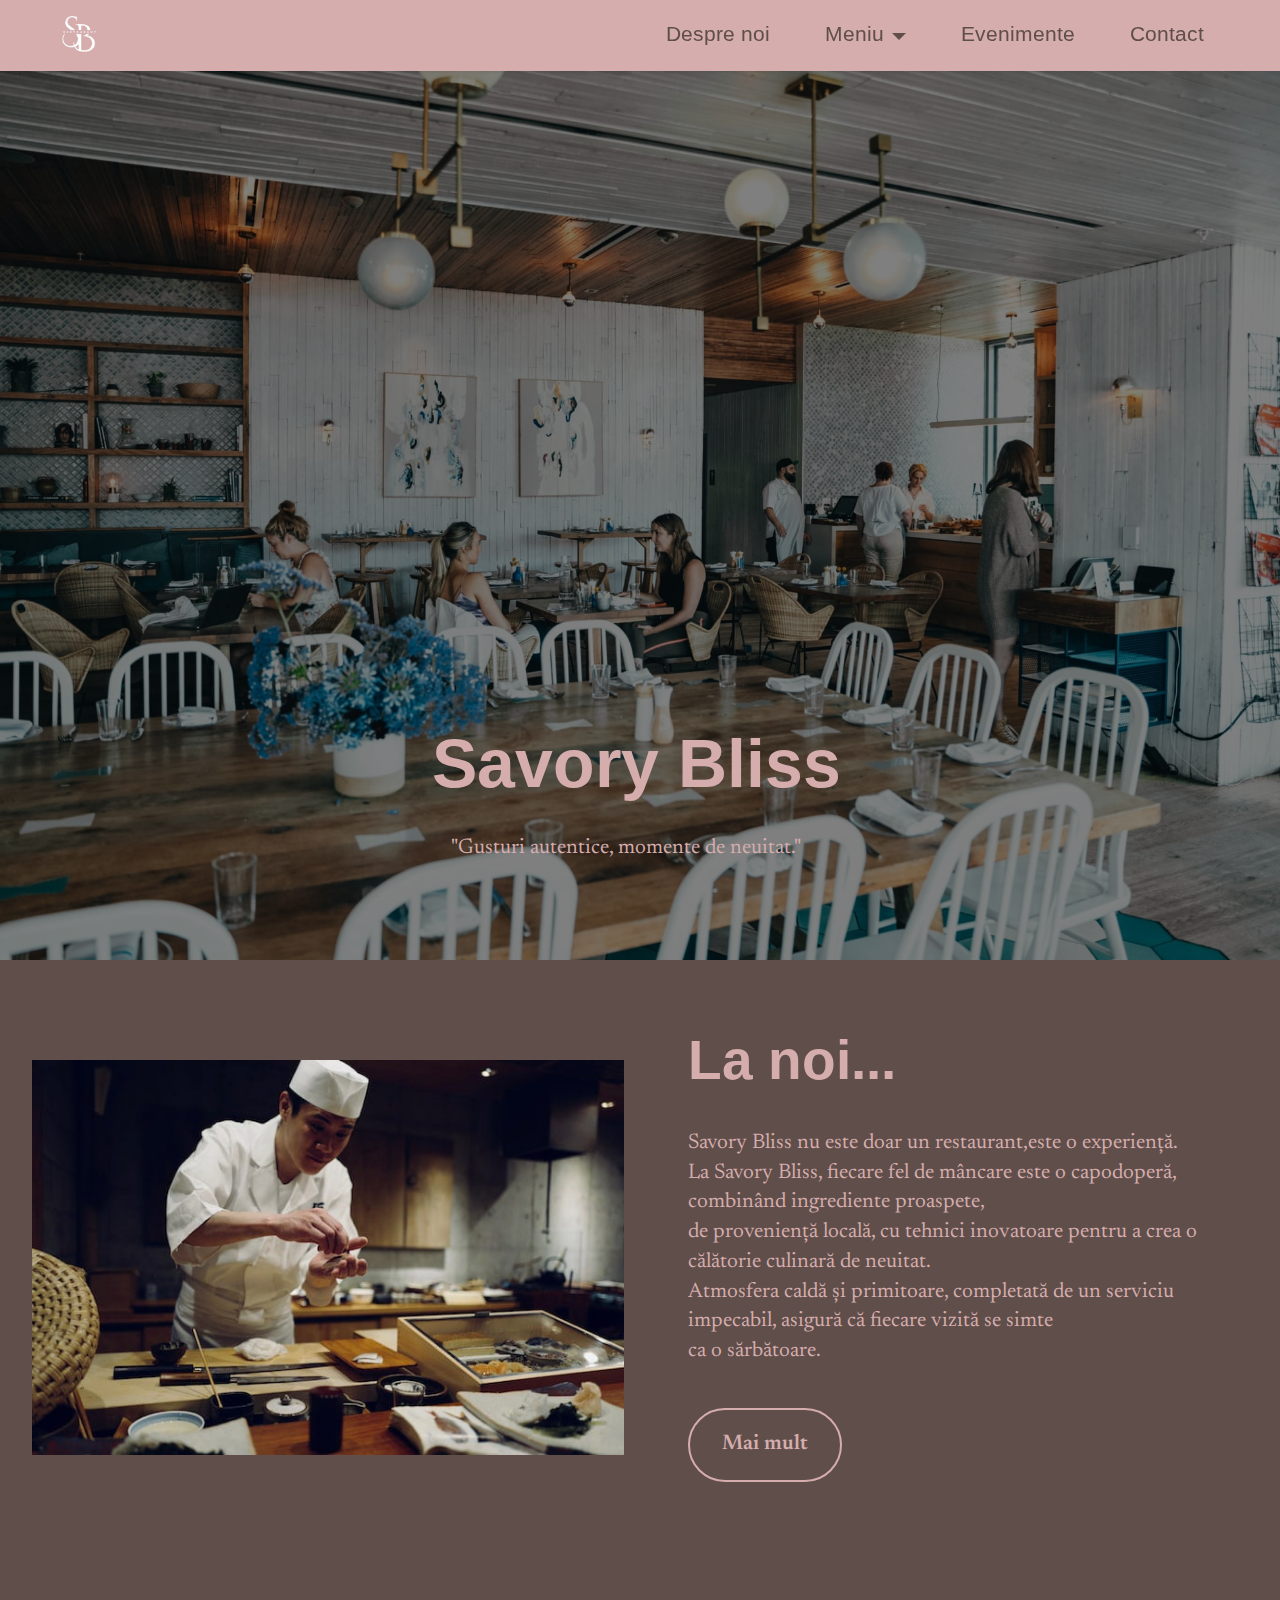
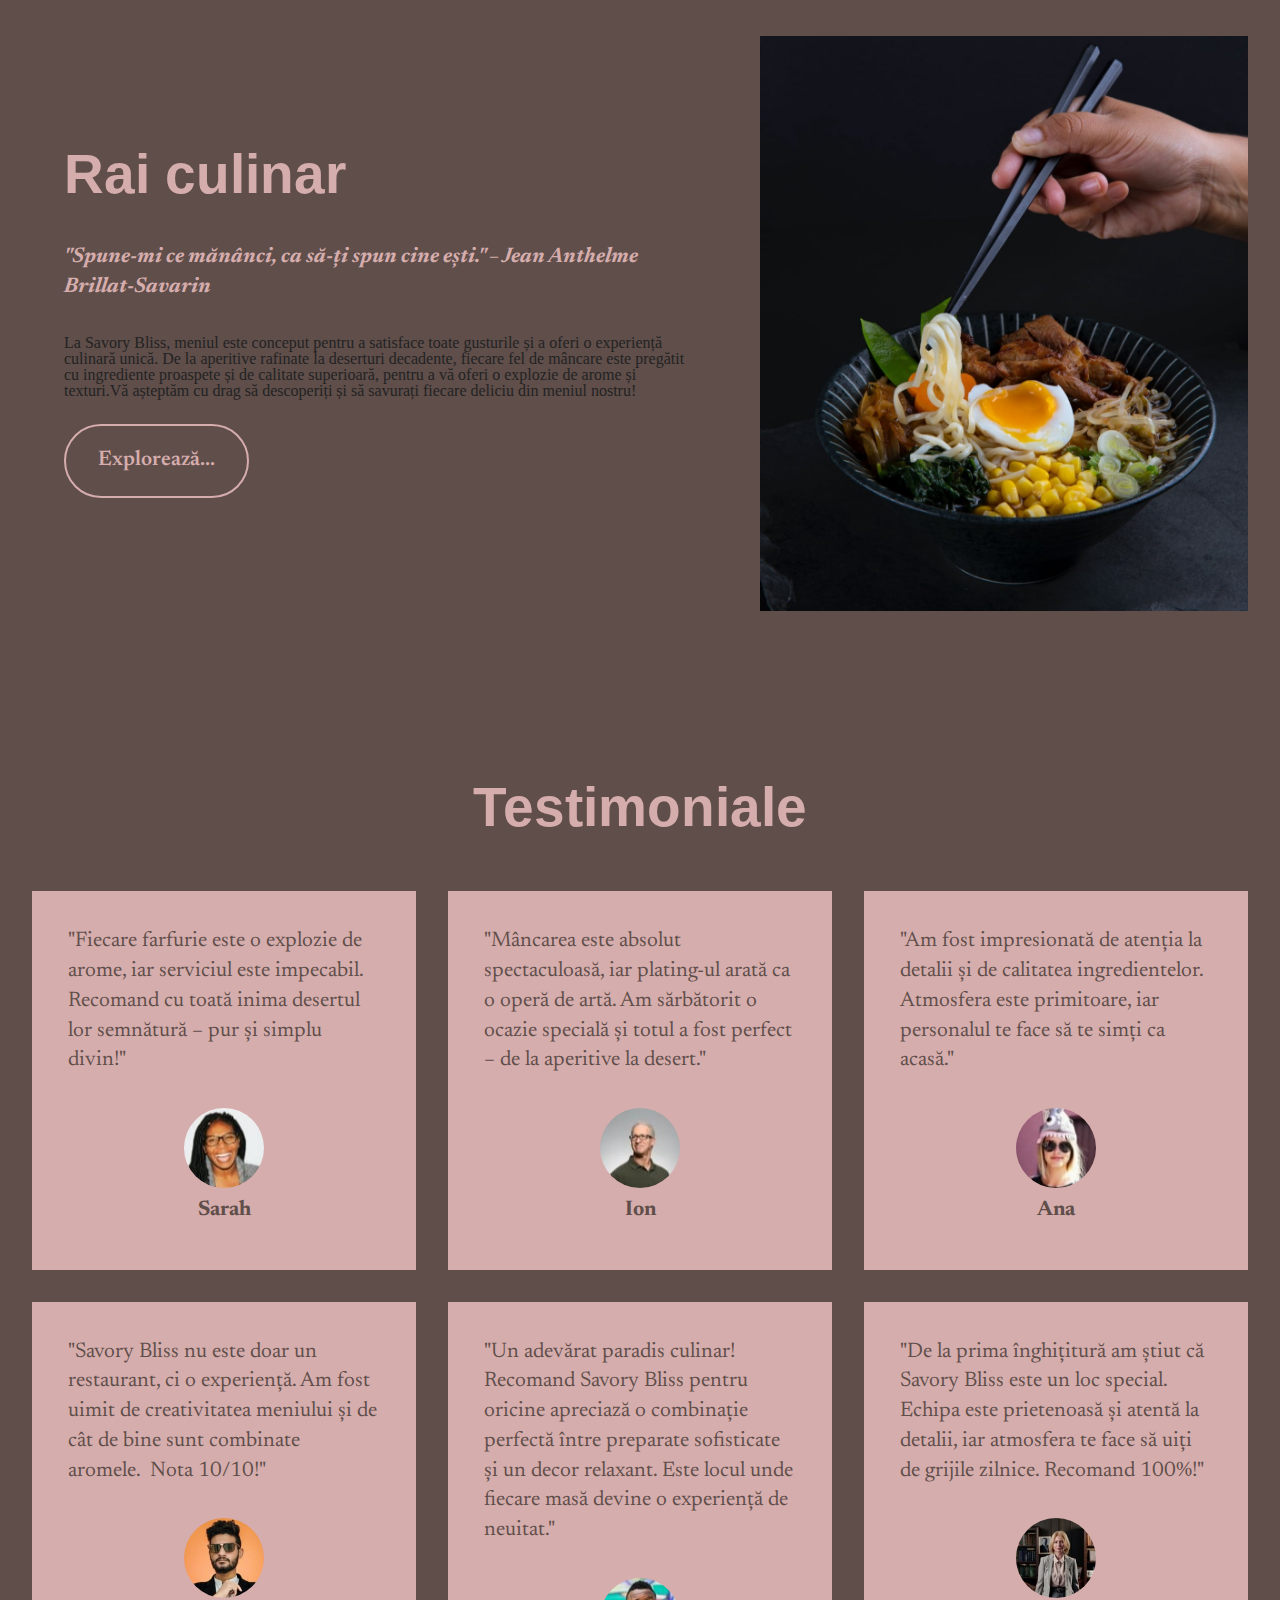
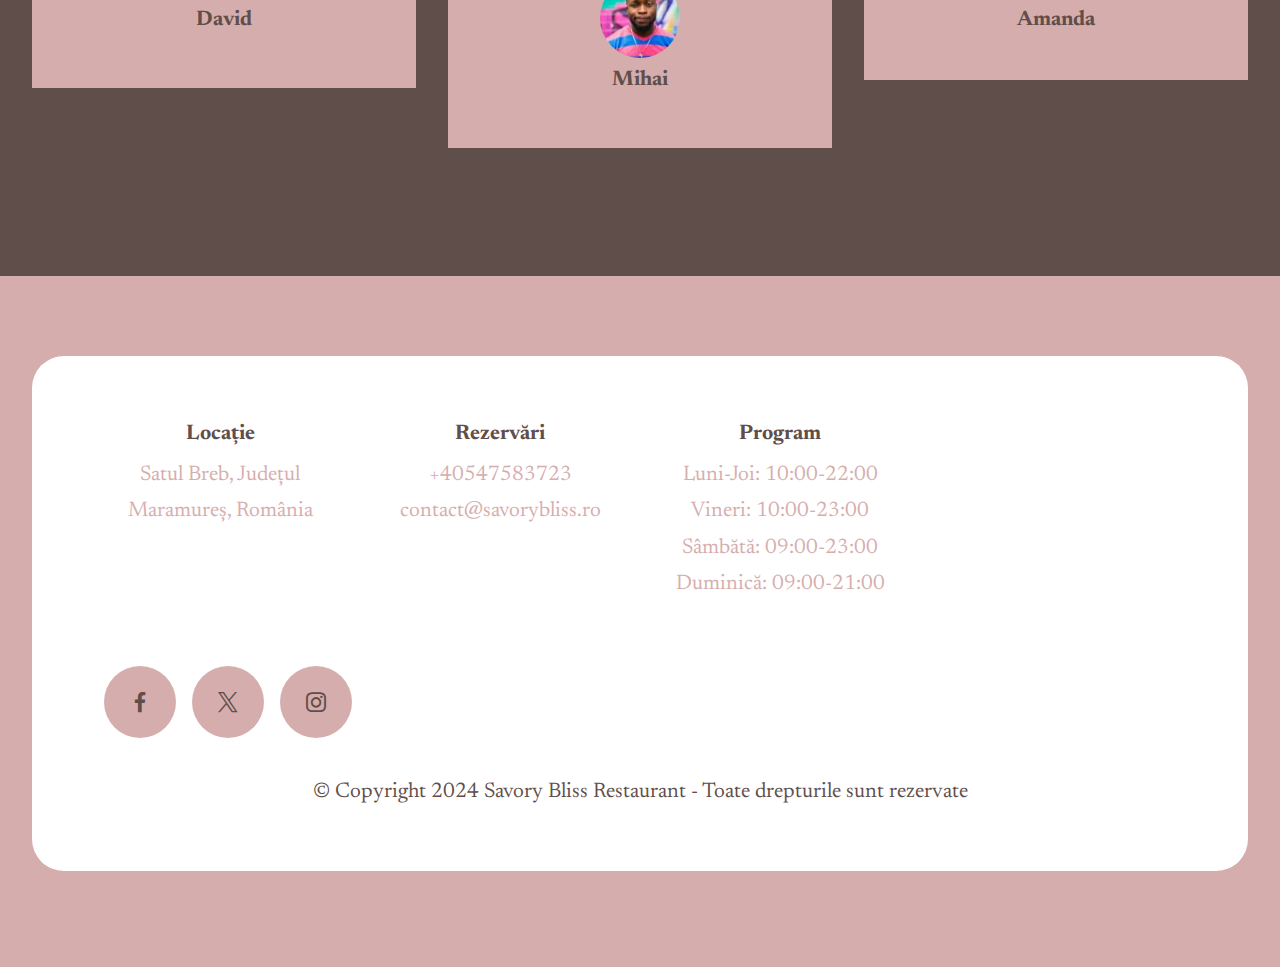
==== commit 1af14884: "index" ====
--- a/index.html
+++ b/index.html
@@ -1,287 +1,362 @@
 <!DOCTYPE html>
-<html  >
+<html lang="ro">
+
 <head>
-  <!-- Site made with Mobirise Website Builder v5.9.18, https://mobirise.com -->
-  <meta charset="UTF-8">
-  <meta http-equiv="X-UA-Compatible" content="IE=edge">
-  <meta name="generator" content="Mobirise v5.9.18, mobirise.com">
-  <meta name="viewport" content="width=device-width, initial-scale=1, minimum-scale=1">
-  <link rel="shortcut icon" href="assets/images/logo-96x76.png" type="image/x-icon">
-  <meta name="description" content="">
-  
-  
-  <title>Savory Bliss Restaurant</title>
-  <link rel="stylesheet" href="assets/bootstrap/css/bootstrap.min.css">
-  <link rel="stylesheet" href="assets/bootstrap/css/bootstrap-grid.min.css">
-  <link rel="stylesheet" href="assets/bootstrap/css/bootstrap-reboot.min.css">
-  <link rel="stylesheet" href="assets/animatecss/animate.css">
-  <link rel="stylesheet" href="assets/dropdown/css/style.css">
-  <link rel="stylesheet" href="assets/socicon/css/styles.css">
-  <link rel="stylesheet" href="assets/theme/css/style.css">
-  <link rel="preload" href="https://fonts.googleapis.com/css?family=Arimo:400,500,600,700,400i,500i,600i,700i&display=swap" as="style" onload="this.onload=null;this.rel='stylesheet'">
-  <noscript><link rel="stylesheet" href="https://fonts.googleapis.com/css?family=Arimo:400,500,600,700,400i,500i,600i,700i&display=swap"></noscript>
-  <link rel="preload" href="https://fonts.googleapis.com/css?family=Newsreader:200,300,400,500,600,700,800,200i,300i,400i,500i,600i,700i,800i&display=swap" as="style" onload="this.onload=null;this.rel='stylesheet'">
-  <noscript><link rel="stylesheet" href="https://fonts.googleapis.com/css?family=Newsreader:200,300,400,500,600,700,800,200i,300i,400i,500i,600i,700i,800i&display=swap"></noscript>
-  <link rel="preload" as="style" href="assets/mobirise/css/mbr-additional.css?v=9iTapQ"><link rel="stylesheet" href="assets/mobirise/css/mbr-additional.css?v=9iTapQ" type="text/css">
-
-  
-  
-  
+	<meta charset="UTF-8">
+	<meta http-equiv="X-UA-Compatible" content="IE=edge">
+	<meta name="author" content="Sorina Gandrabur">
+	<meta name="keywords" content="restaurant, relaxare, odihnă">
+	<meta name="generator" content="Mobirise v5.9.18, mobirise.com">
+	<meta name="viewport" content="width=device-width, initial-scale=1, minimum-scale=1">
+	<link rel="shortcut icon" href="assets/images/logo-96x76.png" type="image/x-icon">
+	<meta name="description" content="Această pagină este creată pentru a informa publicul despre restaurantul meu.
+	Atmosfera de la Savory Bliss este definită de eleganță și confort. Decorul nostru modern, 
+	cu accente de design clasic, creează un mediu plăcut și relaxant, ideal pentru prânzuri de afaceri, 
+	cine romantice sau întâlniri cu prietenii. Muzica ambientală discretă completează perfect această atmosferă.">
+
+
+	<title>Savory Bliss Restaurant</title>
+	<link rel="stylesheet" href="assets/bootstrap/css/bootstrap.min.css">
+	<link rel="stylesheet" href="assets/bootstrap/css/bootstrap-grid.min.css">
+	<link rel="stylesheet" href="assets/bootstrap/css/bootstrap-reboot.min.css">
+	<link rel="stylesheet" href="assets/animatecss/animate.css">
+	<link rel="stylesheet" href="assets/dropdown/css/style.css">
+	<link rel="stylesheet" href="assets/socicon/css/styles.css">
+	<link rel="stylesheet" href="assets/theme/css/style.css">
+	<link rel="preload"
+		href="https://fonts.googleapis.com/css?family=Arimo:400,500,600,700,400i,500i,600i,700i&display=swap" as="style"
+		onload="this.onload=null;this.rel='stylesheet'">
+	<noscript>
+		<link rel="stylesheet"
+			href="https://fonts.googleapis.com/css?family=Arimo:400,500,600,700,400i,500i,600i,700i&display=swap">
+	</noscript>
+	<link rel="preload"
+		href="https://fonts.googleapis.com/css?family=Newsreader:200,300,400,500,600,700,800,200i,300i,400i,500i,600i,700i,800i&display=swap"
+		as="style" onload="this.onload=null;this.rel='stylesheet'">
+	<noscript>
+		<link rel="stylesheet"
+			href="https://fonts.googleapis.com/css?family=Newsreader:200,300,400,500,600,700,800,200i,300i,400i,500i,600i,700i,800i&display=swap">
+	</noscript>
+	<link rel="preload" as="style" href="assets/mobirise/css/mbr-additional.css?v=DPF9PW">
+	<link rel="stylesheet" href="assets/mobirise/css/mbr-additional.css?v=DPF9PW" type="text/css">
+
+
+
+
 </head>
+
 <body>
-  
-  <section data-bs-version="5.1" class="menu menu1 cid-uyggJqXLUs" once="menu" id="menu1-1o">
-    
-
-    <nav class="navbar navbar-dropdown navbar-fixed-top navbar-expand-lg">
-        <div class="container">
-            <div class="navbar-brand">
-                <span class="navbar-logo">
-                    <a href="index.html">
-                        <img src="assets/images/logo-96x76.png" alt="logoul restaurantului" style="height: 3rem;">
-                    </a>
-                </span>
-                
-            </div>
-            <button class="navbar-toggler" type="button" data-toggle="collapse" data-bs-toggle="collapse" data-target="#navbarSupportedContent" data-bs-target="#navbarSupportedContent" aria-controls="navbarNavAltMarkup" aria-expanded="false" aria-label="Toggle navigation">
-                <div class="hamburger">
-                    <span></span>
-                    <span></span>
-                    <span></span>
-                    <span></span>
-                </div>
-            </button>
-            <div class="collapse navbar-collapse" id="navbarSupportedContent">
-                <ul class="navbar-nav nav-dropdown nav-right" data-app-modern-menu="true"><li class="nav-item"><a class="nav-link link text-success text-primary display-4" href="despre-noi.html" aria-expanded="false">Despre noi</a></li>
-                    <li class="nav-item dropdown"><a class="nav-link link text-success text-primary dropdown-toggle display-4" href="meniu.html" data-toggle="dropdown-submenu" data-bs-toggle="dropdown" data-bs-auto-close="outside" aria-expanded="false">Meniu</a><div class="dropdown-menu" aria-labelledby="dropdown-967"><a class="text-success show text-primary dropdown-item display-4" href="meniu.html#features031-2o">Mâncare</a><a class="text-success text-primary show dropdown-item display-4" href="meniu.html#features031-2u">Băuturi</a><a class="text-success text-primary show dropdown-item display-4" href="meniu.html#features031-2w">Deserturi</a><a class="text-success text-primary show dropdown-item display-4" href="meniu.html#pricing02-2x">Meniul zilei</a></div></li>
-                    <li class="nav-item"><a class="nav-link link text-success text-primary display-4" href="evenimente.html">Evenimente</a>
-                    </li><li class="nav-item"><a class="nav-link link text-success text-primary display-4" href="contact.html">Contact</a></li></ul>
-                
-                
-            </div>
-        </div>
-    </nav>
-</section>
-
-<section data-bs-version="5.1" class="header16 cid-uzG9bjMs8c mbr-fullscreen" id="header17-1s">
-  
-  <div class="mbr-overlay" style="opacity: 0.5; background-color: rgb(0, 0, 0);"></div>
-  <div class="container">
-    <div class="row">
-      <div class="content-wrap col-12 col-md-9">
-        <h1 class="mbr-section-title mbr-fonts-style mbr-white mb-4 display-1">
-          <br><strong>&nbsp; &nbsp; &nbsp; &nbsp; &nbsp; &nbsp; &nbsp; &nbsp; Savory Bliss</strong></h1>
-        <h2 class="mbr-section-subtitle mbr-fonts-style mbr-white mb-4 display-7">&nbsp; &nbsp; &nbsp; &nbsp; &nbsp; &nbsp; &nbsp; &nbsp; &nbsp; &nbsp; &nbsp; &nbsp; &nbsp; &nbsp; &nbsp; &nbsp; &nbsp; &nbsp; &nbsp; &nbsp; &nbsp; &nbsp; &nbsp; &nbsp; &nbsp; &nbsp; &nbsp; &nbsp; &nbsp;"Gusturi autentice, momente de neuitat."</h2>
-        
-        
-      </div>
-    </div>
-  </div>
-</section>
-
-<section data-bs-version="5.1" class="start article2 cid-uzKFgysfAA" id="article02-20">
-	
-
-	
-	
-
-	<div class="container">
-		<div class="row justify-content-center">
-			<div class="col-12 col-md-12 col-lg-6 image-wrapper">
-				<img class="w-100" src="assets/images/bucatar-640x427.jpg" alt="Mobirise Website Builder">
-			</div>
-			<div class="col-12 col-md-12 col-lg">
-				<div class="text-wrapper align-left">
-					<h1 class="mbr-section-title mbr-fonts-style mb-4 display-2"><strong>La noi...</strong></h1>
-					<p class="mbr-text align-left mbr-fonts-style mb-4 display-7">Savory Bliss nu este doar un restaurant,este o experiență.
-<br>            La Savory Bliss, fiecare fel de mâncare este o capodoperă, combinând ingrediente proaspete,
-<br>            de proveniență locală, cu tehnici inovatoare pentru a crea o călătorie culinară de neuitat.
-<br>            Atmosfera caldă și primitoare, completată de un serviciu impecabil, asigură că fiecare vizită se simte
-<br>            ca o sărbătoare.</p>
-					<div class="mbr-section-btn align-left mt-3"><a class="btn btn-primary-outline display-7" href="despre-noi.html">Mai mult</a></div>
-				</div>
-			</div>
-		</div>
-	</div>
-</section>
-
-<section data-bs-version="5.1" class="start article4 cid-uzKGOPRqXc" id="article04-21">
-	
-
-	
-	
-
-	<div class="container">
-		<div class="row justify-content-center">
-			<div class="col-12 col-md-12 col-lg-5 image-wrapper">
-				<img class="w-100" src="assets/images/ramen-1087x1631.jpeg" alt="ramen">
-			</div>
-			<div class="col-12 col-md-12 col-lg">
-				<div class="text-wrapper align-left">
-					<h1 class="mbr-section-title mbr-fonts-style mb-4 display-2"><strong>Rai culinar</strong></h1>
-					<p class="mbr-text mbr-fonts-style mb-4 display-7"><em><strong>"Spune-mi ce mănânci, ca să-ți spun cine ești." – Jean Anthelme Brillat-Savarin</strong></em><br><em><strong><br></strong></em><br>La Savory Bliss, meniul este conceput pentru a satisface toate gusturile și a oferi
-<br>        o experiență culinară unică. De la aperitive rafinate la deserturi decadente,
-<br>        fiecare fel de mâncare este pregătit cu ingrediente proaspete și de calitate superioară,
-<br>        pentru a vă oferi o explozie de arome și texturi.Vă așteptăm cu drag să descoperiți și
-<br>        să savurați fiecare deliciu din meniul nostru!</p>
-					<div class="mbr-section-btn mt-3"><a class="btn btn-lg btn-primary-outline display-7" href="meniu.html">Explorează</a></div>
-				</div>
-			</div>
-		</div>
-	</div>
-</section>
-
-<section data-bs-version="5.1" class="people04 cid-uzY6zBSWF0" id="people04-3n">
-	
-	
-	<div class="container">
-		<div class="row mb-5 justify-content-center">
-			<div class="col-12 mb-0 content-head">
-				<h3 class="mbr-section-title mbr-fonts-style align-center mb-0 display-2">
-					<strong>Testimoniale</strong></h3>
-				
-			</div>
-		</div>
-		<div class="row mbr-masonry" data-masonry="{&quot;percentPosition&quot;: true }">
-			<div class="item features-without-image col-12 col-md-6 col-lg-4 active">
-				<div class="item-wrapper">
-					<div class="card-box align-left">
-						<p class="card-text mbr-fonts-style display-7">"Fiecare farfurie este o explozie de arome, iar serviciul este impecabil. Recomand cu toată inima desertul lor semnătură – pur și simplu divin!"</p>
-						<div class="img-wrapper mt-4 mb-2">
-							<img src="assets/images/w-10-160x107.jpeg" alt="o femeie care zâmbește cu ochelari" data-slide-to="0" data-bs-slide-to="0">
-						</div>
-						<h5 class="card-title mbr-fonts-style display-7">
-							<strong>Sarah</strong>
-						</h5>
-					</div>
-				</div>
-			</div>
-			<div class="item features-without-image col-12 col-md-6 col-lg-4">
-				<div class="item-wrapper">
-					<div class="card-box align-left">
-						<p class="card-text mbr-fonts-style display-7">"Mâncarea este absolut spectaculoasă, iar plating-ul arată ca o operă de artă. Am sărbătorit o ocazie specială și totul a fost perfect – de la aperitive la desert."</p>
-						<div class="img-wrapper mt-4 mb-2">
-							<img src="assets/images/m-30-160x107.jpeg" data-slide-to="1" data-bs-slide-to="1" alt="Un bărbat cu ochelari și pulover verde">
-						</div>
-						<h5 class="card-title mbr-fonts-style display-7"><strong>Ion</strong></h5>
-					</div>
-				</div>
-			</div>
-			<div class="item features-without-image col-12 col-md-6 col-lg-4">
-				<div class="item-wrapper">
-					<div class="card-box align-left">
-						<p class="card-text mbr-fonts-style display-7">"Am fost impresionată de atenția la detalii și de calitatea ingredientelor. Atmosfera este primitoare, iar personalul te face să te simți ca acasă."</p>
-						<div class="img-wrapper mt-4 mb-2">
-							<img src="assets/images/w-38-160x107.jpeg" data-slide-to="2" data-bs-slide-to="2" alt="o femeie cu ochelari de soare cu un rechin">
-						</div>
-						<h5 class="card-title mbr-fonts-style display-7"><strong>Ana</strong></h5>
-					</div>
-				</div>
-			</div>
-			<div class="item features-without-image col-12 col-md-6 col-lg-4">
-				<div class="item-wrapper">
-					<div class="card-box align-left">
-						<p class="card-text mbr-fonts-style display-7">"Savory Bliss nu este doar un restaurant, ci o experiență. Am fost uimit de creativitatea meniului și de cât de bine sunt combinate aromele.&nbsp; Nota 10/10!"</p>
-						<div class="img-wrapper mt-4 mb-2">
-							<img src="assets/images/m-42-160x240.jpeg" data-slide-to="3" data-bs-slide-to="3" alt="un bărbat cu ochelari de soare">
-						</div>
-						<h5 class="card-title mbr-fonts-style display-7">
-							<strong>David</strong>
-						</h5>
-					</div>
-				</div>
-			</div>
-			<div class="item features-without-image col-12 col-md-6 col-lg-4">
-				<div class="item-wrapper">
-					<div class="card-box align-left">
-						<p class="card-text mbr-fonts-style display-7">"Un adevărat paradis culinar! Recomand Savory Bliss pentru oricine apreciază o combinație perfectă între preparate sofisticate și un decor relaxant. Este locul unde fiecare masă devine o experiență de neuitat."</p>
-						<div class="img-wrapper mt-4 mb-2">
-							<img src="assets/images/m-2-160x107.jpeg" data-slide-to="4" data-bs-slide-to="4" alt="un bărbat care zâmbește">
-						</div>
-						<h5 class="card-title mbr-fonts-style display-7">
-							<strong>Mihai</strong></h5>
-					</div>
-				</div>
-			</div>
-			<div class="item features-without-image col-12 col-md-6 col-lg-4">
-				<div class="item-wrapper">
-					<div class="card-box align-left">
-						<p class="card-text mbr-fonts-style display-7">"De la prima înghițitură am știut că Savory Bliss este un loc special. Echipa este prietenoasă și atentă la detalii, iar atmosfera te face să uiți de grijile zilnice. Recomand 100%!"</p>
-						<div class="img-wrapper mt-4 mb-2">
-							<img src="assets/images/w-3-160x240.jpeg" data-slide-to="5" data-bs-slide-to="5" alt="femeie cu sacou și cămașă roz">
-						</div>
-						<h5 class="card-title mbr-fonts-style display-7"><strong>Amanda</strong></h5>
-					</div>
-				</div>
-			</div>
-		</div>
-	</div>
-</section>
-
-<section data-bs-version="5.1" class="footer1 cid-uzTi7FYWmS" once="footers" id="footer01-3f">
-	
-
-	
-	
-	<div class="container">
-		<div class="row mbr-white">
-			<div class="col-12 col-md-6 col-lg-3">
-				<h5 class="mbr-section-subtitle mbr-fonts-style mb-2 display-7"><strong>Locație</strong></h5>
-				<ul class="list mbr-fonts-style display-7">
-					<li class="mbr-text item-wrap"><a href="https://www.google.com/maps/place/Breb/@47.7449193,23.8761232,3536m/data=!3m2!1e3!4b1!4m6!3m5!1s0x4737c9161d8e7d8b:0x3b54e4a428598149!8m2!3d47.7416825!4d23.8993017!16s%2Fg%2F121kq81r?entry=ttu&g_ep=EgoyMDI1MDExMC4wIKXMDSoASAFQAw%3D%3D" class="text-primary" target="_blank">Satul Breb, Județul Maramureș, România</a></li>
-				</ul>
-			</div>
-			<div class="col-12 col-md-6 col-lg-3">
-				<h5 class="mbr-section-subtitle mbr-fonts-style mb-2 display-7"><strong>Rezervări</strong></h5>
-				<ul class="list mbr-fonts-style display-7">
-					<li class="mbr-text item-wrap"><a href="https://web.whatsapp.com/" class="text-primary" target="_blank">+40547583723</a>
-</li><li class="mbr-text item-wrap"><a href="https://mail.google.com/" class="text-primary" target="_blank">contact@savorybliss.ro</a></li>
-				</ul>
-			</div>
-			<div class="col-12 col-md-6 col-lg-3">
-				<h5 class="mbr-section-subtitle mbr-fonts-style mb-2 display-7"><strong>Program</strong></h5>
-				<ul class="list mbr-fonts-style display-7">
-					<li class="mbr-text item-wrap">Luni-Joi: 10:00-22:00
-</li><li class="mbr-text item-wrap">Vineri: 10:00-23:00
-</li><li class="mbr-text item-wrap">Sâmbătă: 09:00-23:00
-</li><li class="mbr-text item-wrap">Duminică: 09:00-21:00</li>
-				</ul>
-			</div>
-			<div class="col-12 col-md-6 col-lg-3">
-				<h5 class="mbr-section-subtitle mbr-fonts-style mb-2 display-5"></h5>
-				<ul class="list mbr-fonts-style display-7"></ul>
-			</div>
-			<div class="col-12 mt-5 footer-col">
-				
-
-				<div class="social-row mt-2 display-7">
-					<div class="soc-item">
-						<a href="https://www.facebook.com/" target="_blank">
-							<span class="mbr-iconfont socicon-facebook socicon"></span>
+
+	<section data-bs-version="5.1" class="menu menu1 cid-uyggJqXLUs" id="menu1-1o">
+
+
+		<nav class="navbar navbar-dropdown navbar-fixed-top navbar-expand-lg">
+			<div class="container">
+				<div class="navbar-brand">
+					<span class="navbar-logo">
+						<a href="index.html">
+							<img src="assets/images/logo-96x76.png" alt="logoul restaurantului" style="height: 3rem;">
 						</a>
-					</div>
-					<div class="soc-item">
-						<a href="https://x.com/" target="_blank">
-							<span class="mbr-iconfont socicon-twitter socicon"></span>
-						</a>
-					</div>
-					<div class="soc-item">
-						<a href="https://www.instagram.com/" target="_blank">
-							<span class="mbr-iconfont socicon-instagram socicon"></span>
-						</a>
-					</div>
-					
-				</div>
-			</div>
-			<div class="col-12 mt-4">
-				<p class="mbr-text mb-0 mbr-fonts-style copyright align-center display-7">
-					© Copyright 2024 Savory Bliss Restaurant - Toate drepturile sunt rezervate</p>
-			</div>
-		</div>
-	</div>
-</section><section class="display-7" style="padding: 0;align-items: center;justify-content: center;flex-wrap: wrap;    align-content: center;display: flex;position: relative;height: 4rem;"><a href="https://mobiri.se/3670612" style="flex: 1 1;height: 4rem;position: absolute;width: 100%;z-index: 1;"><img alt=" Free Web Site  Building Software" style="height: 4rem;" src="[data-uri]"></a><p style="margin: 0;text-align: center;" class="display-7">Created with Mobirise &#8204;</p><a style="z-index:1" href="https://mobirise.com/offline-website-builder.html">Free Offline Web Page Maker</a></section><script src="assets/bootstrap/js/bootstrap.bundle.min.js"></script>  <script src="assets/smoothscroll/smooth-scroll.js"></script>  <script src="assets/ytplayer/index.js"></script>  <script src="assets/dropdown/js/navbar-dropdown.js"></script>  <script src="assets/masonry/masonry.pkgd.min.js"></script>  <script src="assets/imagesloaded/imagesloaded.pkgd.min.js"></script>  <script src="assets/theme/js/script.js"></script>  
-  
-  
-  <input name="animation" type="hidden">
-  </body>
+					</span>
+
+				</div>
+				<button class="navbar-toggler" type="button" data-toggle="collapse" data-bs-toggle="collapse"
+					data-target="#navbarSupportedContent" data-bs-target="#navbarSupportedContent"
+					aria-controls="navbarNavAltMarkup" aria-expanded="false" aria-label="Toggle navigation">
+					<span class="hamburger">
+						<span></span>
+						<span></span>
+						<span></span>
+						<span></span>
+					</span>
+				</button>
+				<div class="collapse navbar-collapse" id="navbarSupportedContent">
+					<ul class="navbar-nav nav-dropdown nav-right" data-app-modern-menu="true">
+						<li class="nav-item"><a class="nav-link link text-success text-primary display-4"
+								href="despre-noi.html" aria-expanded="false">Despre noi</a></li>
+						<li class="nav-item dropdown"><a
+								class="nav-link link text-success text-primary dropdown-toggle display-4"
+								href="meniu.html" data-toggle="dropdown-submenu" data-bs-toggle="dropdown"
+								data-bs-auto-close="outside" aria-expanded="false">Meniu</a>
+							<div class="dropdown-menu" aria-labelledby="dropdown-967"><a
+									class="text-success show text-primary dropdown-item display-4"
+									href="meniu.html#features031-2o">Mâncare</a><a
+									class="text-success text-primary show dropdown-item display-4"
+									href="meniu.html#features031-2u">Băuturi</a><a
+									class="text-success text-primary show dropdown-item display-4"
+									href="meniu.html#features031-2w">Deserturi</a><a
+									class="text-success text-primary show dropdown-item display-4"
+									href="meniu.html#pricing02-2x">Meniul zilei</a></div>
+						</li>
+						<li class="nav-item"><a class="nav-link link text-success text-primary display-4"
+								href="evenimente.html">Evenimente</a>
+						</li>
+						<li class="nav-item"><a class="nav-link link text-success text-primary display-4"
+								href="contact.html">Contact</a></li>
+					</ul>
+
+
+				</div>
+			</div>
+		</nav>
+	</section>
+
+	<section data-bs-version="5.1" class="header16 cid-uzG9bjMs8c mbr-fullscreen" id="header17-1s">
+
+		<div class="mbr-overlay" style="opacity: 0.5; background-color: rgb(0, 0, 0);"></div>
+		<div class="container">
+			<div class="row">
+				<div class="content-wrap col-12 col-md-9">
+					<h1 class="mbr-section-title mbr-fonts-style mbr-white mb-4 display-1">
+						<br><strong>&nbsp; &nbsp; &nbsp; &nbsp; &nbsp; &nbsp; &nbsp; &nbsp; Savory Bliss</strong>
+					</h1>
+					<p class="mbr-section-subtitle mbr-fonts-style mbr-white mb-4 display-7">&nbsp; &nbsp; &nbsp;
+						&nbsp; &nbsp; &nbsp; &nbsp; &nbsp; &nbsp; &nbsp; &nbsp; &nbsp; &nbsp; &nbsp; &nbsp; &nbsp;
+						&nbsp; &nbsp; &nbsp; &nbsp; &nbsp; &nbsp; &nbsp; &nbsp; &nbsp; &nbsp; &nbsp; &nbsp;
+						&nbsp;"Gusturi autentice, momente de neuitat."
+					<p>
+
+
+				</div>
+			</div>
+		</div>
+	</section>
+
+	<section data-bs-version="5.1" class="start article2 cid-uzKFgysfAA" id="article02-20">
+
+
+
+
+
+		<div class="container">
+			<div class="row justify-content-center">
+				<div class="col-12 col-md-12 col-lg-6 image-wrapper">
+					<img class="w-100" src="assets/images/bucatar-640x427.jpg" alt="Mobirise Website Builder">
+				</div>
+				<div class="col-12 col-md-12 col-lg">
+					<div class="text-wrapper align-left">
+						<h2 class="mbr-section-title mbr-fonts-style mb-4 display-2"><strong>La noi...</strong></h2>
+						<p class="mbr-text align-left mbr-fonts-style mb-4 display-7">Savory Bliss nu este doar un
+							restaurant,este o experiență.
+							<br> La Savory Bliss, fiecare fel de mâncare este o capodoperă, combinând ingrediente
+							proaspete,
+							<br> de proveniență locală, cu tehnici inovatoare pentru a crea o călătorie culinară de
+							neuitat.
+							<br> Atmosfera caldă și primitoare, completată de un serviciu impecabil, asigură că fiecare
+							vizită se simte
+							<br> ca o sărbătoare.
+						</p>
+						<div class="mbr-section-btn align-left mt-3"><a class="btn btn-primary-outline display-7"
+								href="despre-noi.html">Mai mult</a></div>
+					</div>
+				</div>
+			</div>
+		</div>
+	</section>
+
+	<section data-bs-version="5.1" class="start article4 cid-uzKGOPRqXc" id="article04-21">
+
+
+
+
+
+		<div class="container">
+			<div class="row justify-content-center">
+				<div class="col-12 col-md-12 col-lg-5 image-wrapper">
+					<img class="w-100" src="assets/images/ramen-1087x1631.jpeg" alt="ramen">
+				</div>
+				<div class="col-12 col-md-12 col-lg">
+					<div class="text-wrapper align-left">
+						<h2 class="mbr-section-title mbr-fonts-style mb-4 display-2"><strong>Rai culinar</strong></h2>
+						<p class="mbr-text mbr-fonts-style mb-4 display-7"><em><strong>"Spune-mi ce mănânci, ca să-ți
+									spun cine ești." – Jean Anthelme Brillat-Savarin</strong></em>
+							<p>La Savory Bliss, meniul este conceput pentru a satisface toate gusturile și a oferi
+							 o experiență culinară unică. De la aperitive rafinate la deserturi decadente, 
+							 fiecare fel de mâncare este pregătit cu ingrediente proaspete și de calitate superioară,
+							 pentru a vă oferi o explozie de arome și texturi.Vă așteptăm cu drag să descoperiți și
+							 să savurați fiecare deliciu din meniul nostru!
+						</p>
+						<div class="mbr-section-btn mt-3"><a class="btn btn-lg btn-primary-outline display-7"
+								href="meniu.html">Explorează...</a></div>
+					</div>
+				</div>
+			</div>
+		</div>
+	</section>
+
+	<section data-bs-version="5.1" class="people04 cid-uzY6zBSWF0" id="people04-3n">
+
+
+		<div class="container">
+			<div class="row mb-5 justify-content-center">
+				<div class="col-12 mb-0 content-head">
+					<h2 class="mbr-section-title mbr-fonts-style align-center mb-0 display-2">
+						<strong>Testimoniale</strong>
+					</h2>
+
+				</div>
+			</div>
+			<div class="row mbr-masonry" data-masonry="{&quot;percentPosition&quot;: true }">
+				<div class="item features-without-image col-12 col-md-6 col-lg-4 active">
+					<div class="item-wrapper">
+						<div class="card-box align-left">
+							<p class="card-text mbr-fonts-style display-7">"Fiecare farfurie este o explozie de arome,
+								iar serviciul este impecabil. Recomand cu toată inima desertul lor semnătură – pur și
+								simplu divin!"</p>
+							<div class="img-wrapper mt-4 mb-2">
+								<img src="assets/images/w-10-160x107.jpeg" alt="o femeie care zâmbește cu ochelari"
+									data-slide-to="0" data-bs-slide-to="0">
+							</div>
+							<p class="card-title mbr-fonts-style display-7">
+								<strong>Sarah</strong>
+							</p>
+						</div>
+					</div>
+				</div>
+				<div class="item features-without-image col-12 col-md-6 col-lg-4">
+					<div class="item-wrapper">
+						<div class="card-box align-left">
+							<p class="card-text mbr-fonts-style display-7">"Mâncarea este absolut spectaculoasă, iar
+								plating-ul arată ca o operă de artă. Am sărbătorit o ocazie specială și totul a fost
+								perfect – de la aperitive la desert."</p>
+							<div class="img-wrapper mt-4 mb-2">
+								<img src="assets/images/m-30-160x107.jpeg" data-slide-to="1" data-bs-slide-to="1"
+									alt="Un bărbat cu ochelari și pulover verde">
+							</div>
+							<p class="card-title mbr-fonts-style display-7"><strong>Ion</strong></p>
+						</div>
+					</div>
+				</div>
+				<div class="item features-without-image col-12 col-md-6 col-lg-4">
+					<div class="item-wrapper">
+						<div class="card-box align-left">
+							<p class="card-text mbr-fonts-style display-7">"Am fost impresionată de atenția la detalii
+								și de calitatea ingredientelor. Atmosfera este primitoare, iar personalul te face să te
+								simți ca acasă."</p>
+							<div class="img-wrapper mt-4 mb-2">
+								<img src="assets/images/w-38-160x107.jpeg" data-slide-to="2" data-bs-slide-to="2"
+									alt="o femeie cu ochelari de soare cu un rechin">
+							</div>
+							<p class="card-title mbr-fonts-style display-7"><strong>Ana</strong></p>
+						</div>
+					</div>
+				</div>
+				<div class="item features-without-image col-12 col-md-6 col-lg-4">
+					<div class="item-wrapper">
+						<div class="card-box align-left">
+							<p class="card-text mbr-fonts-style display-7">"Savory Bliss nu este doar un restaurant, ci
+								o experiență. Am fost uimit de creativitatea meniului și de cât de bine sunt combinate
+								aromele.&nbsp; Nota 10/10!"</p>
+							<div class="img-wrapper mt-4 mb-2">
+								<img src="assets/images/m-42-160x240.jpeg" data-slide-to="3" data-bs-slide-to="3"
+									alt="un bărbat cu ochelari de soare">
+							</div>
+							<p class="card-title mbr-fonts-style display-7">
+								<strong>David</strong>
+							<p>
+						</div>
+					</div>
+				</div>
+				<div class="item features-without-image col-12 col-md-6 col-lg-4">
+					<div class="item-wrapper">
+						<div class="card-box align-left">
+							<p class="card-text mbr-fonts-style display-7">"Un adevărat paradis culinar! Recomand Savory
+								Bliss pentru oricine apreciază o combinație perfectă între preparate sofisticate și un
+								decor relaxant. Este locul unde fiecare masă devine o experiență de neuitat."</p>
+							<div class="img-wrapper mt-4 mb-2">
+								<img src="assets/images/m-2-160x107.jpeg" data-slide-to="4" data-bs-slide-to="4"
+									alt="un bărbat care zâmbește">
+							</div>
+							<p class="card-title mbr-fonts-style display-7">
+								<strong>Mihai</strong>
+							<p>
+						</div>
+					</div>
+				</div>
+				<div class="item features-without-image col-12 col-md-6 col-lg-4">
+					<div class="item-wrapper">
+						<div class="card-box align-left">
+							<p class="card-text mbr-fonts-style display-7">"De la prima înghițitură am știut că Savory
+								Bliss este un loc special. Echipa este prietenoasă și atentă la detalii, iar atmosfera
+								te face să uiți de grijile zilnice. Recomand 100%!"</p>
+							<div class="img-wrapper mt-4 mb-2">
+								<img src="assets/images/w-3-160x240.jpeg" data-slide-to="5" data-bs-slide-to="5"
+									alt="femeie cu sacou și cămașă roz">
+							</div>
+							<p class="card-title mbr-fonts-style display-7"><strong>Amanda</strong></p>
+						</div>
+					</div>
+				</div>
+			</div>
+		</div>
+	</section>
+
+	<section data-bs-version="5.1" class="footer1 cid-uzTi7FYWmS" id="footer01-3f">
+
+
+
+
+		<div class="container">
+			<div class="row mbr-white">
+				<div class="col-12 col-md-6 col-lg-3">
+					<p class="mbr-section-subtitle mbr-fonts-style mb-2 display-7"><strong>Locație</strong></p>
+					<ul class="list mbr-fonts-style display-7">
+						<li class="mbr-text item-wrap"><a
+								href="https://www.google.com/maps/place/Breb/@47.7449193,23.8761232,3536m/data=!3m2!1e3!4b1!4m6!3m5!1s0x4737c9161d8e7d8b:0x3b54e4a428598149!8m2!3d47.7416825!4d23.8993017!16s%2Fg%2F121kq81r?entry=ttu&g_ep=EgoyMDI1MDExMC4wIKXMDSoASAFQAw%3D%3D"
+								class="text-primary" target="_blank">Satul Breb, Județul Maramureș, România</a></li>
+					</ul>
+				</div>
+				<div class="col-12 col-md-6 col-lg-3">
+					<p class="mbr-section-subtitle mbr-fonts-style mb-2 display-7"><strong>Rezervări</strong></p>
+					<ul class="list mbr-fonts-style display-7">
+						<li class="mbr-text item-wrap"><a href="https://web.whatsapp.com/" class="text-primary"
+								target="_blank">+40547583723</a>
+						</li>
+						<li class="mbr-text item-wrap"><a href="https://mail.google.com/" class="text-primary"
+								target="_blank">contact@savorybliss.ro</a></li>
+					</ul>
+				</div>
+				<div class="col-12 col-md-6 col-lg-3">
+					<p class="mbr-section-subtitle mbr-fonts-style mb-2 display-7"><strong>Program</strong></p>
+					<ul class="list mbr-fonts-style display-7">
+						<li class="mbr-text item-wrap">Luni-Joi: 10:00-22:00
+						</li>
+						<li class="mbr-text item-wrap">Vineri: 10:00-23:00
+						</li>
+						<li class="mbr-text item-wrap">Sâmbătă: 09:00-23:00
+						</li>
+						<li class="mbr-text item-wrap">Duminică: 09:00-21:00</li>
+					</ul>
+				</div>
+				<div class="col-12 mt-5 footer-col">
+
+
+					<div class="social-row mt-2 display-7">
+						<div class="soc-item">
+							<a href="https://www.facebook.com/" target="_blank">
+								<span class="mbr-iconfont socicon-facebook socicon"></span>
+							</a>
+						</div>
+						<div class="soc-item">
+							<a href="https://x.com/" target="_blank">
+								<span class="mbr-iconfont socicon-twitter socicon"></span>
+							</a>
+						</div>
+						<div class="soc-item">
+							<a href="https://www.instagram.com/" target="_blank">
+								<span class="mbr-iconfont socicon-instagram socicon"></span>
+							</a>
+						</div>
+
+					</div>
+				</div>
+				<div class="col-12 mt-4">
+					<p class="mbr-text mb-0 mbr-fonts-style copyright align-center display-7">
+						© Copyright 2024 Savory Bliss Restaurant - Toate drepturile sunt rezervate</p>
+				</div>
+			</div>
+		</div>
+	</section>
+</body>
+
 </html>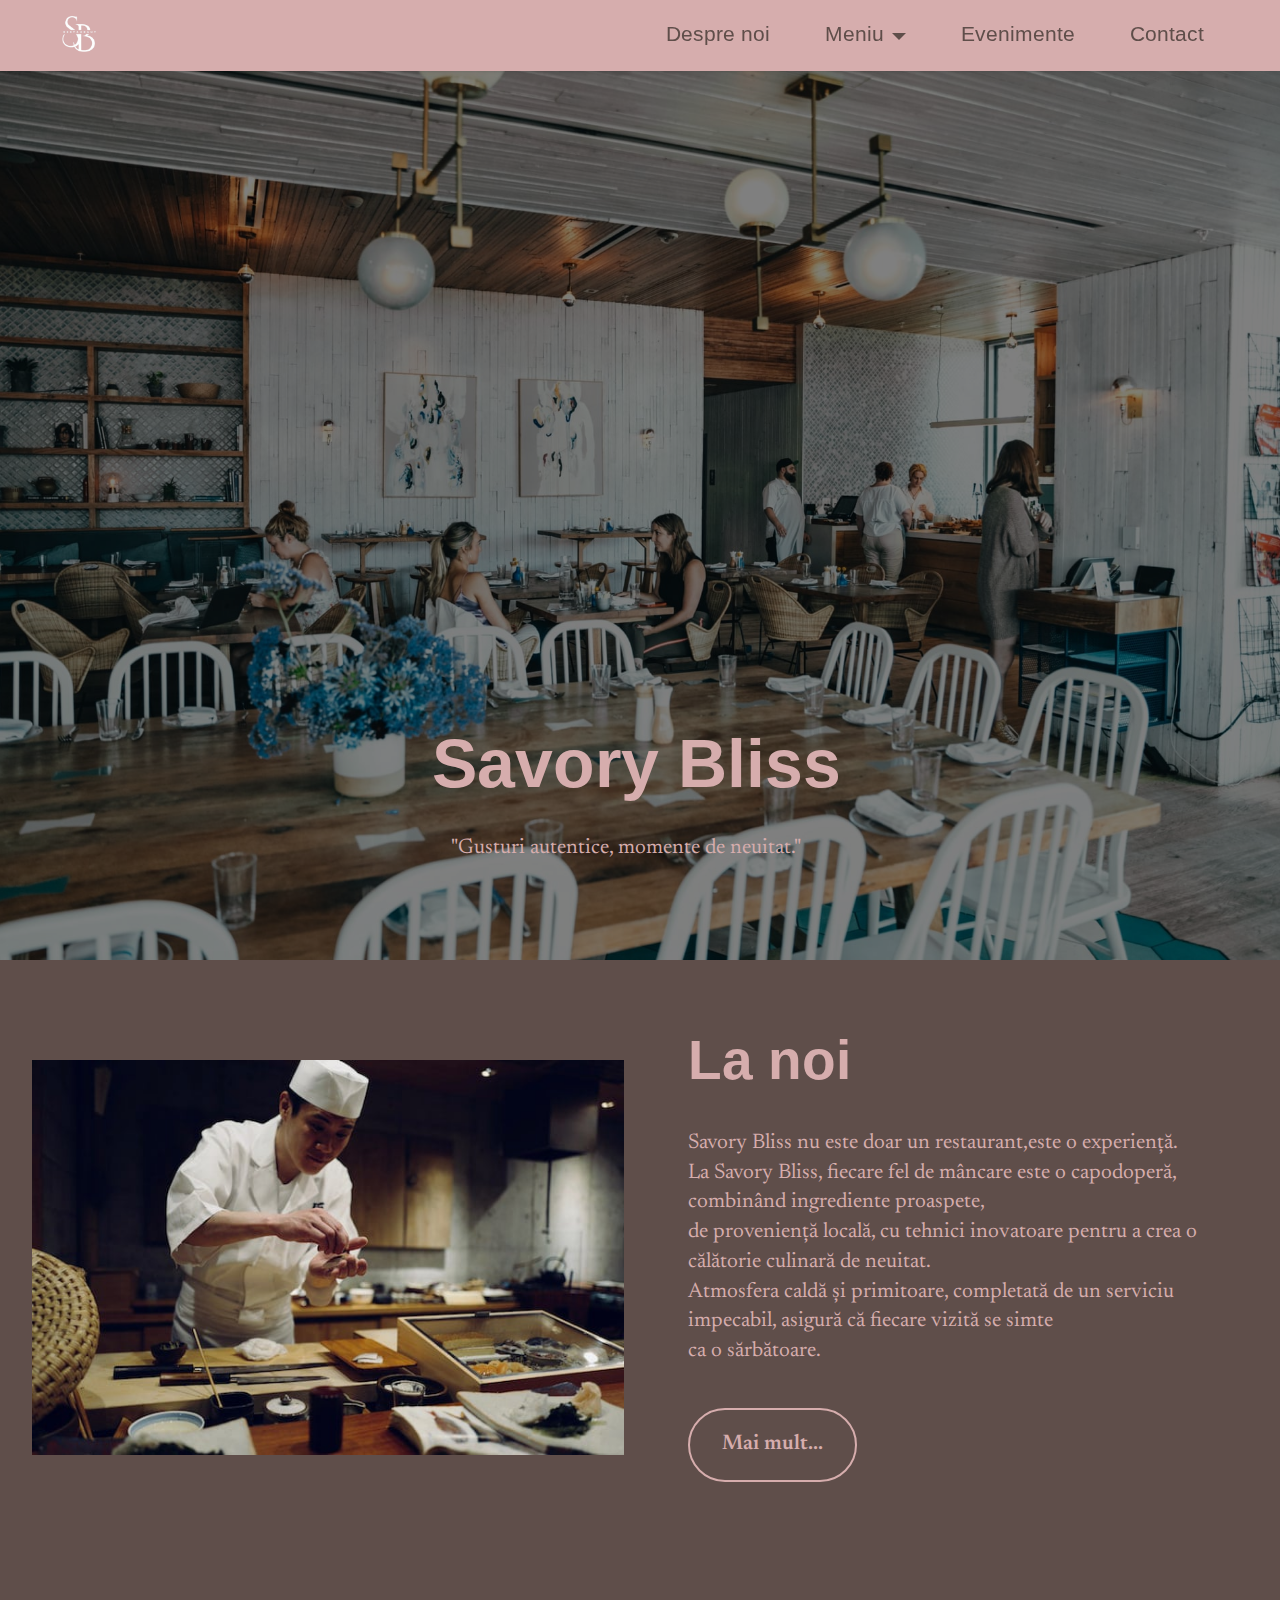
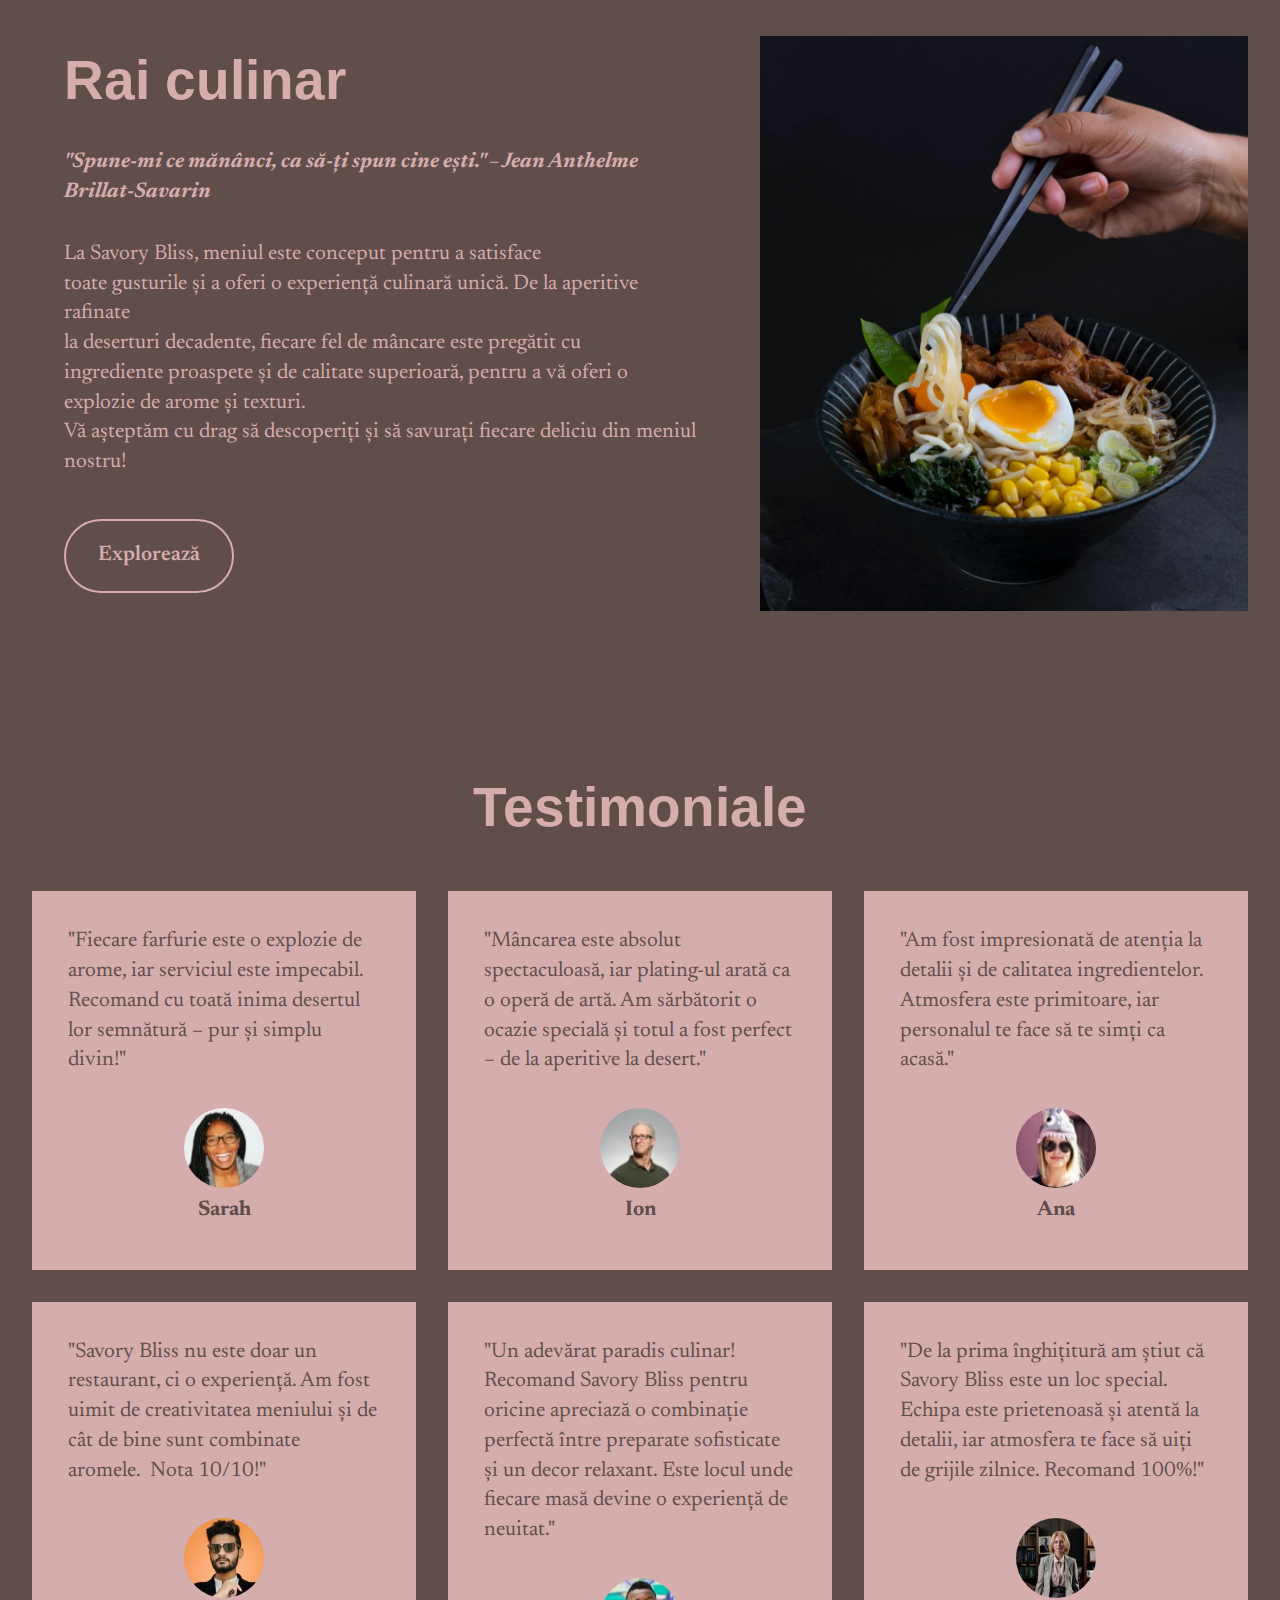
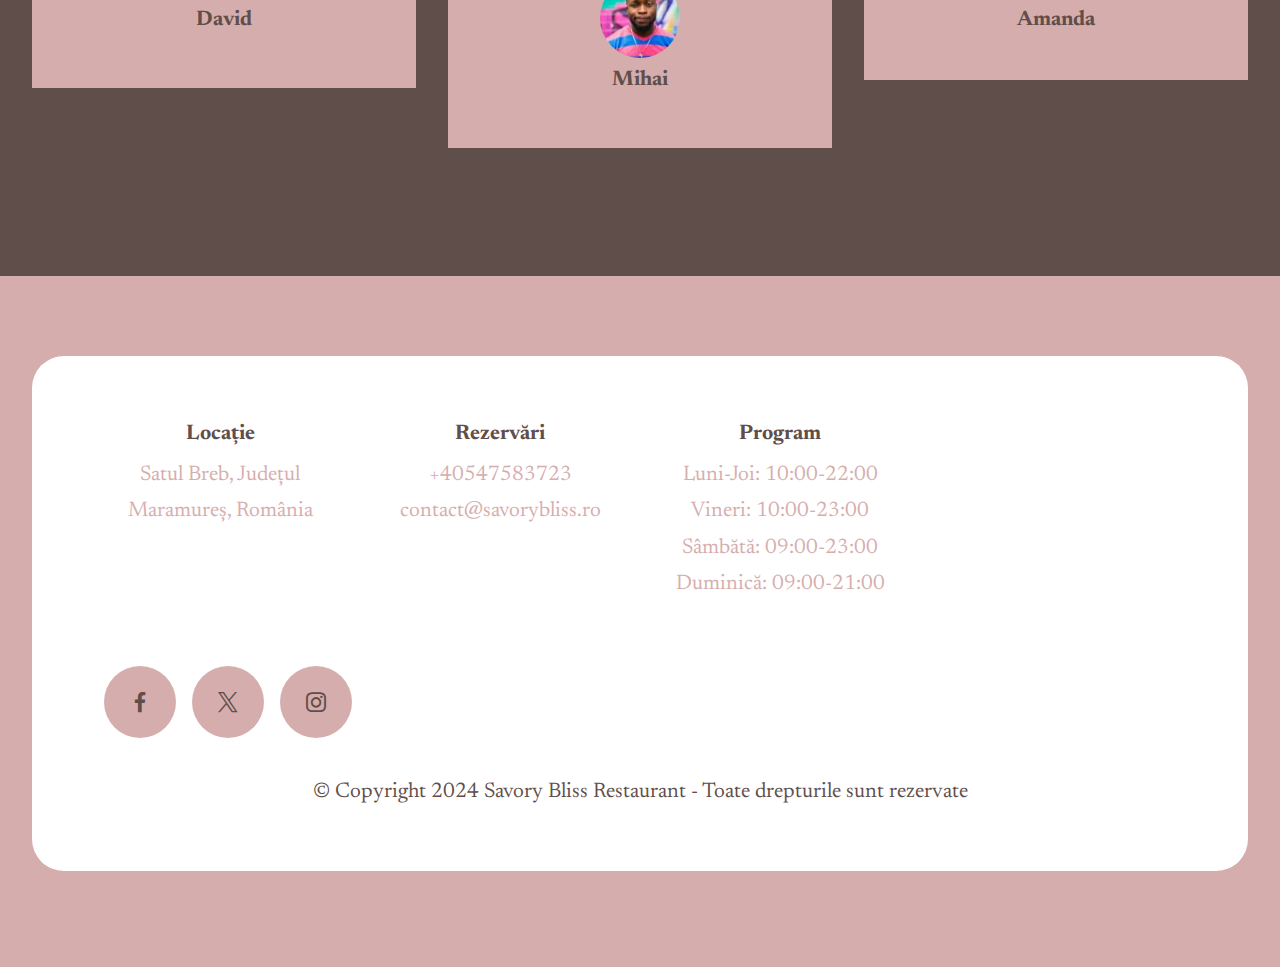
==== commit f396f4da: "am schimbat în html" ====
--- a/index.html
+++ b/index.html
@@ -39,9 +39,6 @@
 	</noscript>
 	<link rel="preload" as="style" href="assets/mobirise/css/mbr-additional.css?v=DPF9PW">
 	<link rel="stylesheet" href="assets/mobirise/css/mbr-additional.css?v=DPF9PW" type="text/css">
-
-
-
 
 </head>
 
@@ -135,7 +132,7 @@
 				</div>
 				<div class="col-12 col-md-12 col-lg">
 					<div class="text-wrapper align-left">
-						<h2 class="mbr-section-title mbr-fonts-style mb-4 display-2"><strong>La noi...</strong></h2>
+						<h2 class="mbr-section-title mbr-fonts-style mb-4 display-2"><strong>La noi</strong></h2>
 						<p class="mbr-text align-left mbr-fonts-style mb-4 display-7">Savory Bliss nu este doar un
 							restaurant,este o experiență.
 							<br> La Savory Bliss, fiecare fel de mâncare este o capodoperă, combinând ingrediente
@@ -147,7 +144,7 @@
 							<br> ca o sărbătoare.
 						</p>
 						<div class="mbr-section-btn align-left mt-3"><a class="btn btn-primary-outline display-7"
-								href="despre-noi.html">Mai mult</a></div>
+								href="despre-noi.html">Mai mult...</a></div>
 					</div>
 				</div>
 			</div>
@@ -170,14 +167,14 @@
 						<h2 class="mbr-section-title mbr-fonts-style mb-4 display-2"><strong>Rai culinar</strong></h2>
 						<p class="mbr-text mbr-fonts-style mb-4 display-7"><em><strong>"Spune-mi ce mănânci, ca să-ți
 									spun cine ești." – Jean Anthelme Brillat-Savarin</strong></em>
-							<p>La Savory Bliss, meniul este conceput pentru a satisface toate gusturile și a oferi
-							 o experiență culinară unică. De la aperitive rafinate la deserturi decadente, 
-							 fiecare fel de mâncare este pregătit cu ingrediente proaspete și de calitate superioară,
-							 pentru a vă oferi o explozie de arome și texturi.Vă așteptăm cu drag să descoperiți și
-							 să savurați fiecare deliciu din meniul nostru!
+							<p class="mbr-text mbr-fonts-style mb-4 display-7">La Savory Bliss, meniul este conceput pentru a satisface 
+								<br>toate gusturile și a oferi o experiență culinară unică. De la aperitive rafinate
+							<br> la deserturi decadente, fiecare fel de mâncare este pregătit cu 
+							<br>ingrediente proaspete și de calitate superioară, pentru a vă oferi o explozie de arome și texturi.
+							<br>Vă așteptăm cu drag să descoperiți și să savurați fiecare deliciu din meniul nostru!
 						</p>
 						<div class="mbr-section-btn mt-3"><a class="btn btn-lg btn-primary-outline display-7"
-								href="meniu.html">Explorează...</a></div>
+								href="meniu.html">Explorează</a></div>
 					</div>
 				</div>
 			</div>
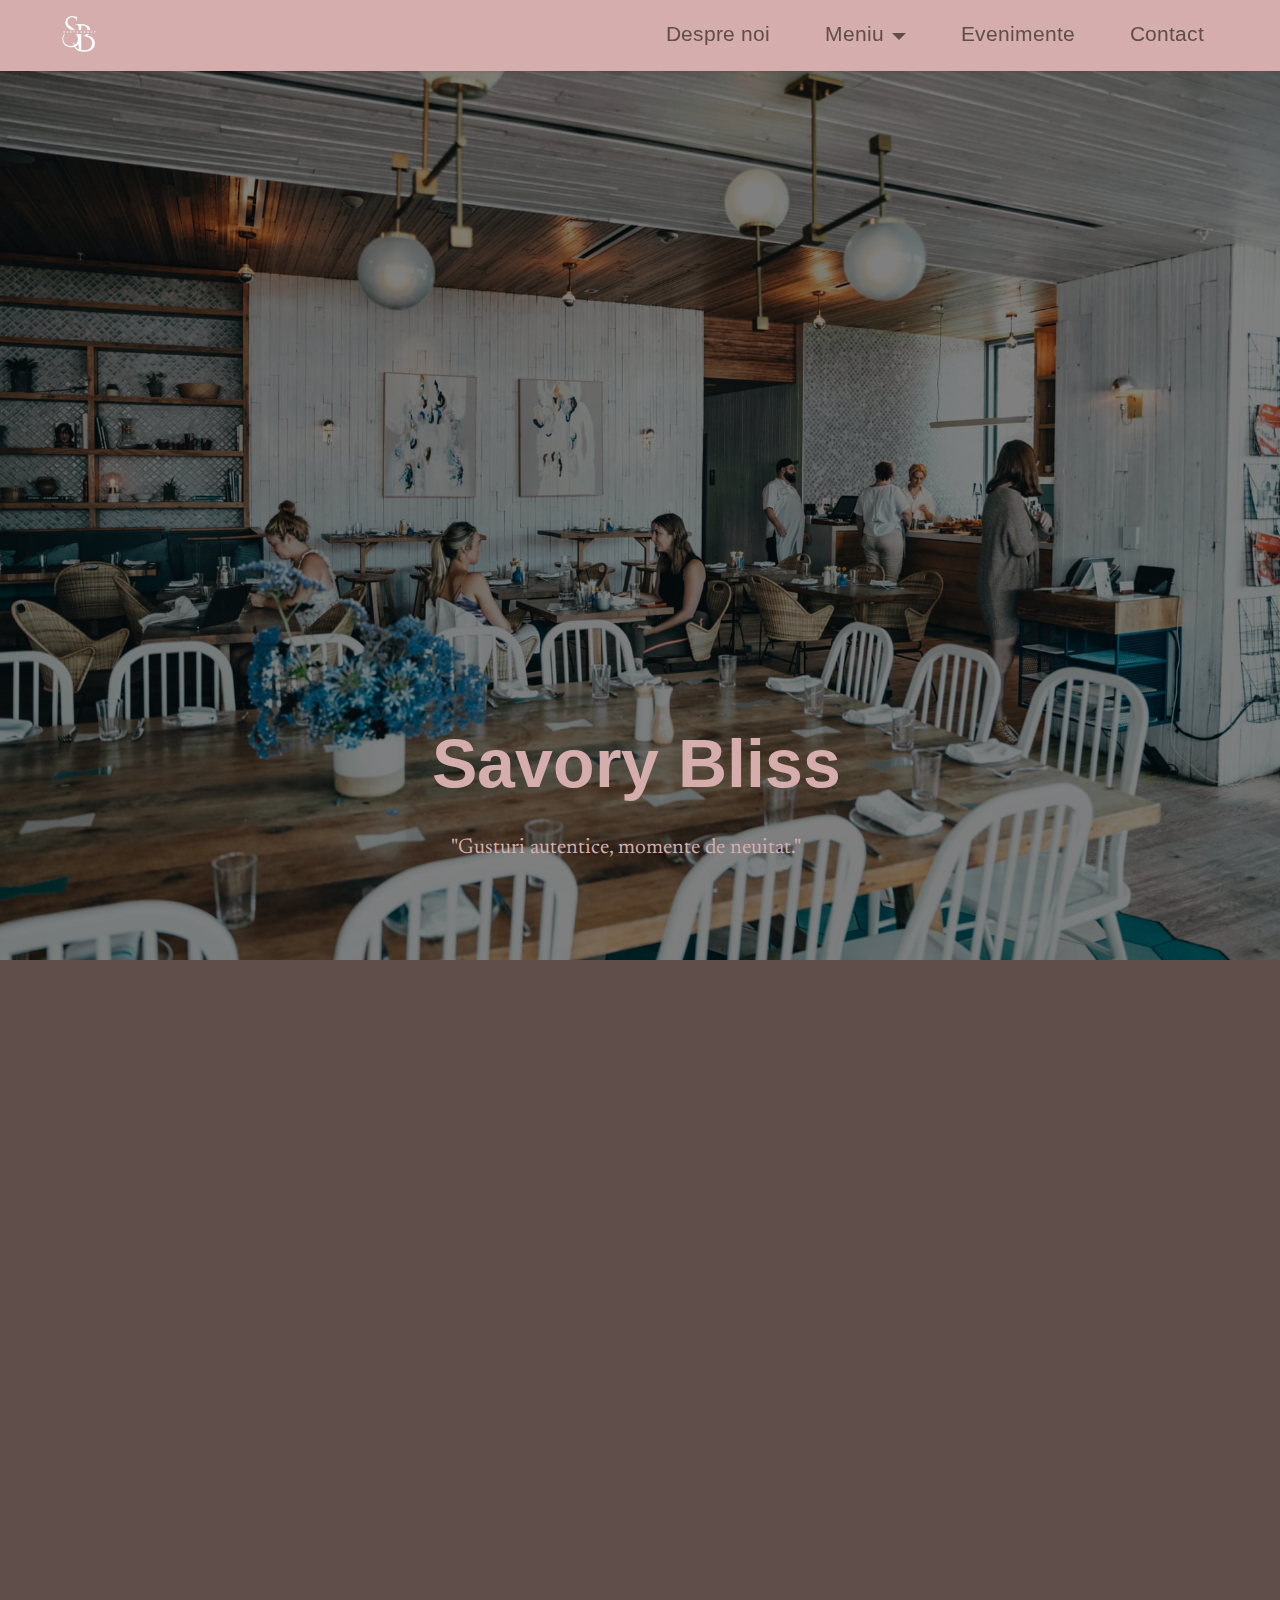
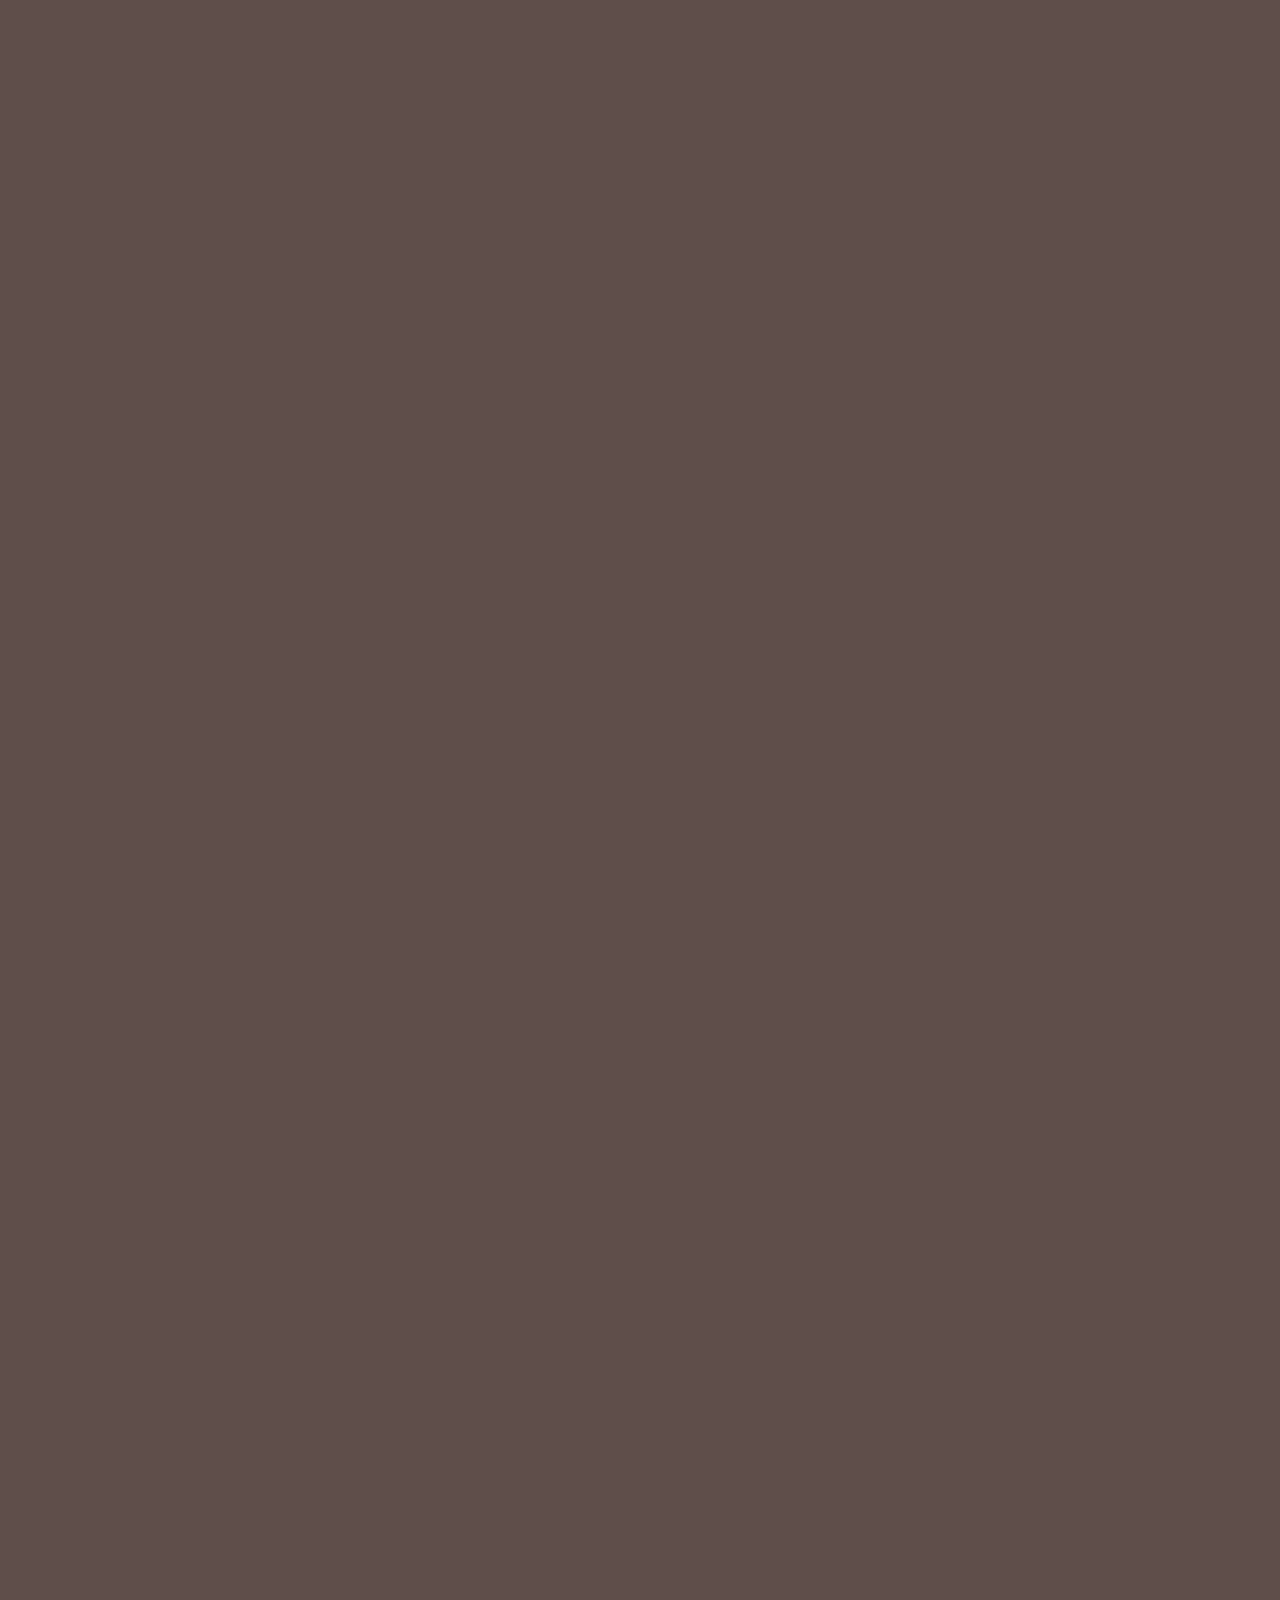
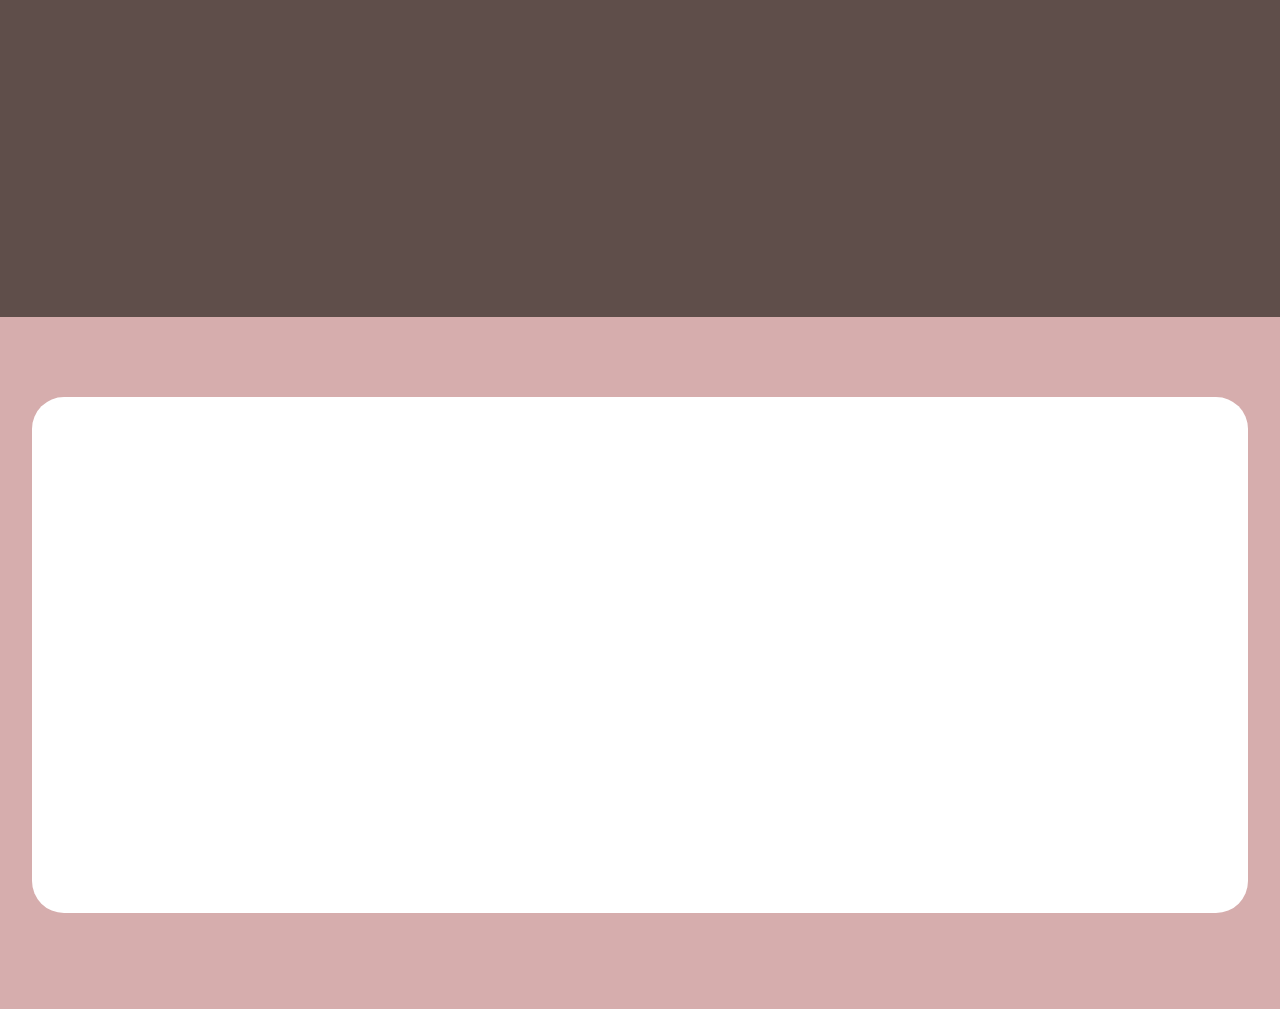
==== commit a365dac5: "update" ====
--- a/index.html
+++ b/index.html
@@ -5,7 +5,7 @@
 	<meta charset="UTF-8">
 	<meta http-equiv="X-UA-Compatible" content="IE=edge">
 	<meta name="author" content="Sorina Gandrabur">
-	<meta name="keywords" content="restaurant, relaxare, odihnă">
+  	<meta name="keywords" content="restaurant, relaxare, odihnă">
 	<meta name="generator" content="Mobirise v5.9.18, mobirise.com">
 	<meta name="viewport" content="width=device-width, initial-scale=1, minimum-scale=1">
 	<link rel="shortcut icon" href="assets/images/logo-96x76.png" type="image/x-icon">
@@ -39,6 +39,9 @@
 	</noscript>
 	<link rel="preload" as="style" href="assets/mobirise/css/mbr-additional.css?v=DPF9PW">
 	<link rel="stylesheet" href="assets/mobirise/css/mbr-additional.css?v=DPF9PW" type="text/css">
+
+
+
 
 </head>
 
@@ -110,8 +113,7 @@
 					<p class="mbr-section-subtitle mbr-fonts-style mbr-white mb-4 display-7">&nbsp; &nbsp; &nbsp;
 						&nbsp; &nbsp; &nbsp; &nbsp; &nbsp; &nbsp; &nbsp; &nbsp; &nbsp; &nbsp; &nbsp; &nbsp; &nbsp;
 						&nbsp; &nbsp; &nbsp; &nbsp; &nbsp; &nbsp; &nbsp; &nbsp; &nbsp; &nbsp; &nbsp; &nbsp;
-						&nbsp;"Gusturi autentice, momente de neuitat."
-					<p>
+						&nbsp;"Gusturi autentice, momente de neuitat."<p>
 
 
 				</div>
@@ -128,7 +130,7 @@
 		<div class="container">
 			<div class="row justify-content-center">
 				<div class="col-12 col-md-12 col-lg-6 image-wrapper">
-					<img class="w-100" src="assets/images/bucatar-640x427.jpg" alt="Mobirise Website Builder">
+					<img class="w-100" src="assets/images/bucatar-640x427.jpg" alt="bucătar la bucătărie">
 				</div>
 				<div class="col-12 col-md-12 col-lg">
 					<div class="text-wrapper align-left">
@@ -166,12 +168,14 @@
 					<div class="text-wrapper align-left">
 						<h2 class="mbr-section-title mbr-fonts-style mb-4 display-2"><strong>Rai culinar</strong></h2>
 						<p class="mbr-text mbr-fonts-style mb-4 display-7"><em><strong>"Spune-mi ce mănânci, ca să-ți
-									spun cine ești." – Jean Anthelme Brillat-Savarin</strong></em>
-							<p class="mbr-text mbr-fonts-style mb-4 display-7">La Savory Bliss, meniul este conceput pentru a satisface 
-								<br>toate gusturile și a oferi o experiență culinară unică. De la aperitive rafinate
-							<br> la deserturi decadente, fiecare fel de mâncare este pregătit cu 
-							<br>ingrediente proaspete și de calitate superioară, pentru a vă oferi o explozie de arome și texturi.
-							<br>Vă așteptăm cu drag să descoperiți și să savurați fiecare deliciu din meniul nostru!
+									spun cine ești." – Jean Anthelme
+									Brillat-Savarin</strong></em><br><em><strong><br></strong></em><br>La Savory Bliss,
+							meniul este conceput pentru a satisface toate gusturile și a oferi
+							<br> o experiență culinară unică. De la aperitive rafinate la deserturi decadente,
+							<br> fiecare fel de mâncare este pregătit cu ingrediente proaspete și de calitate
+							superioară,
+							<br> pentru a vă oferi o explozie de arome și texturi.Vă așteptăm cu drag să descoperiți și
+							<br> să savurați fiecare deliciu din meniul nostru!
 						</p>
 						<div class="mbr-section-btn mt-3"><a class="btn btn-lg btn-primary-outline display-7"
 								href="meniu.html">Explorează</a></div>
@@ -354,6 +358,17 @@
 			</div>
 		</div>
 	</section>
+	
+	<script src="assets/bootstrap/js/bootstrap.bundle.min.js"></script>
+	<script src="assets/smoothscroll/smooth-scroll.js"></script>
+	<script src="assets/ytplayer/index.js"></script>
+	<script src="assets/dropdown/js/navbar-dropdown.js"></script>
+	<script src="assets/masonry/masonry.pkgd.min.js"></script>
+	<script src="assets/imagesloaded/imagesloaded.pkgd.min.js"></script>
+	<script src="assets/theme/js/script.js"></script>
+
+
+	<input name="animation" type="hidden">
 </body>
 
 </html>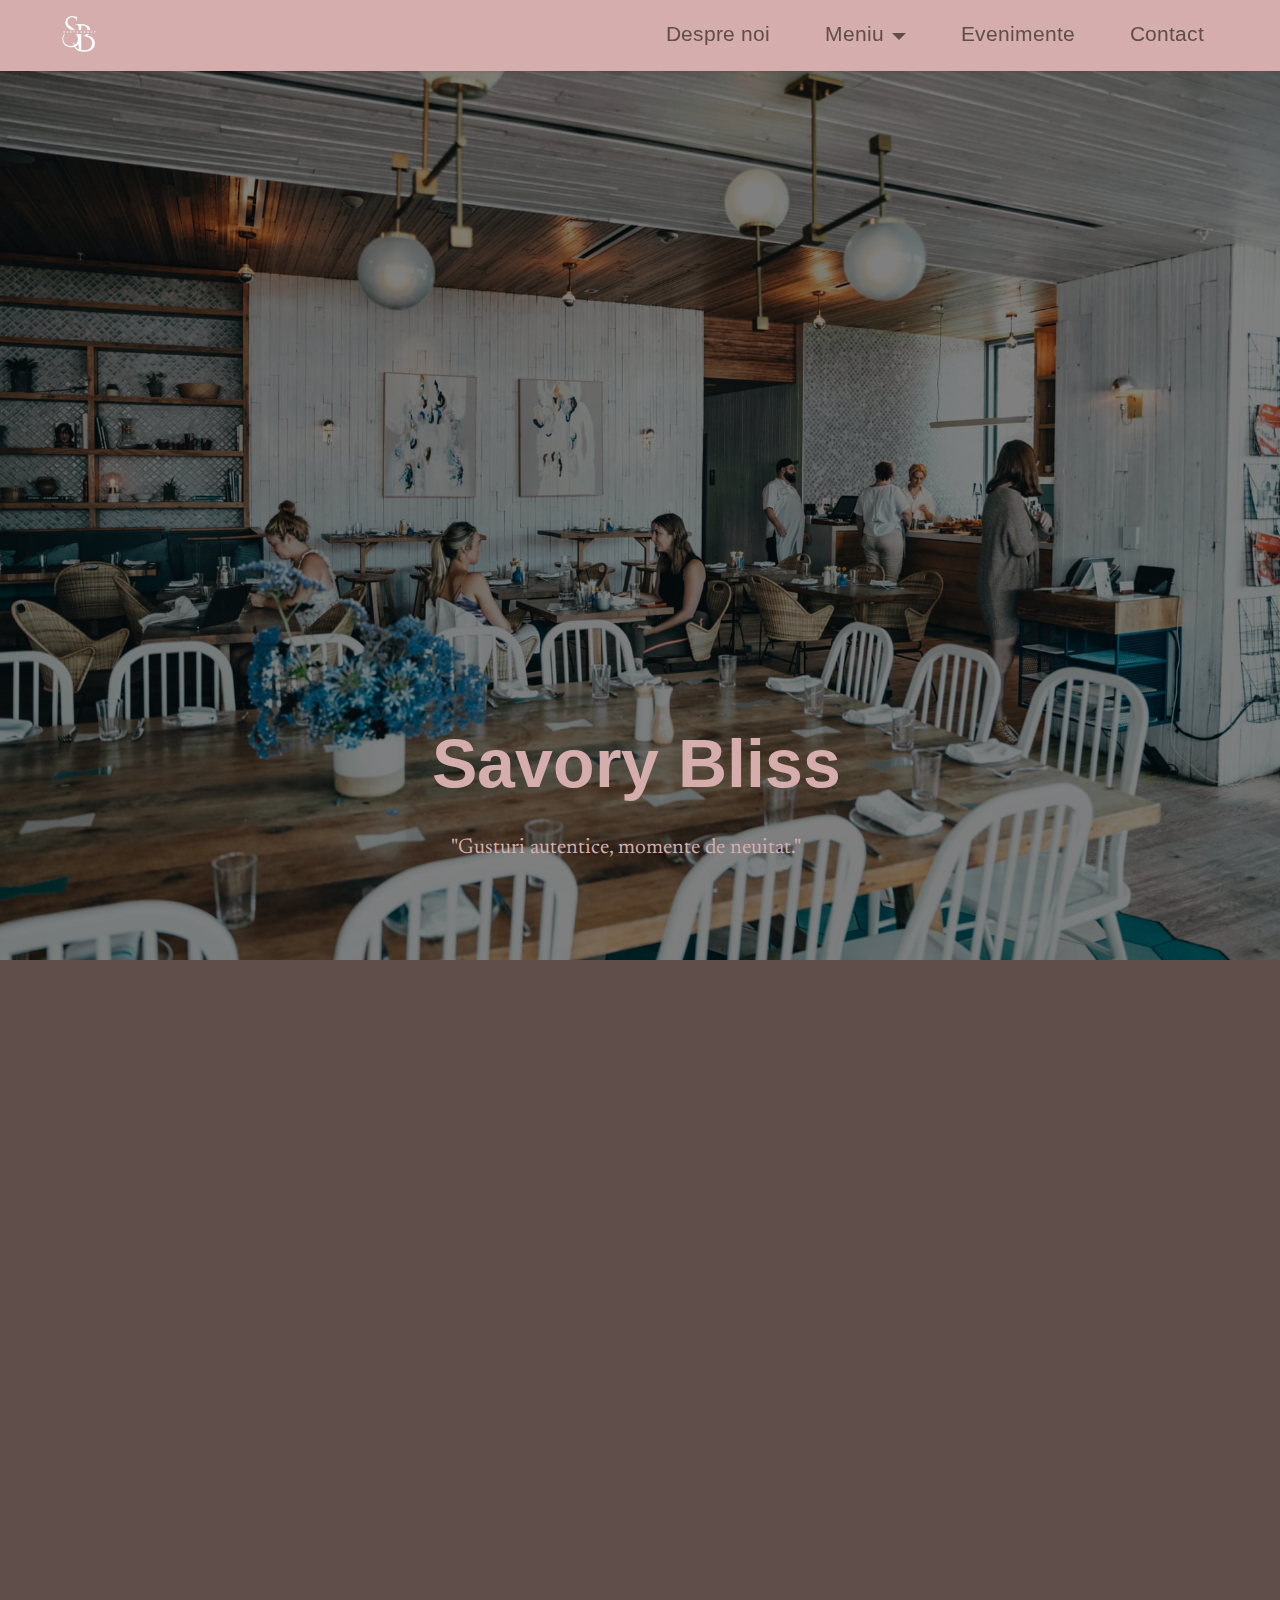
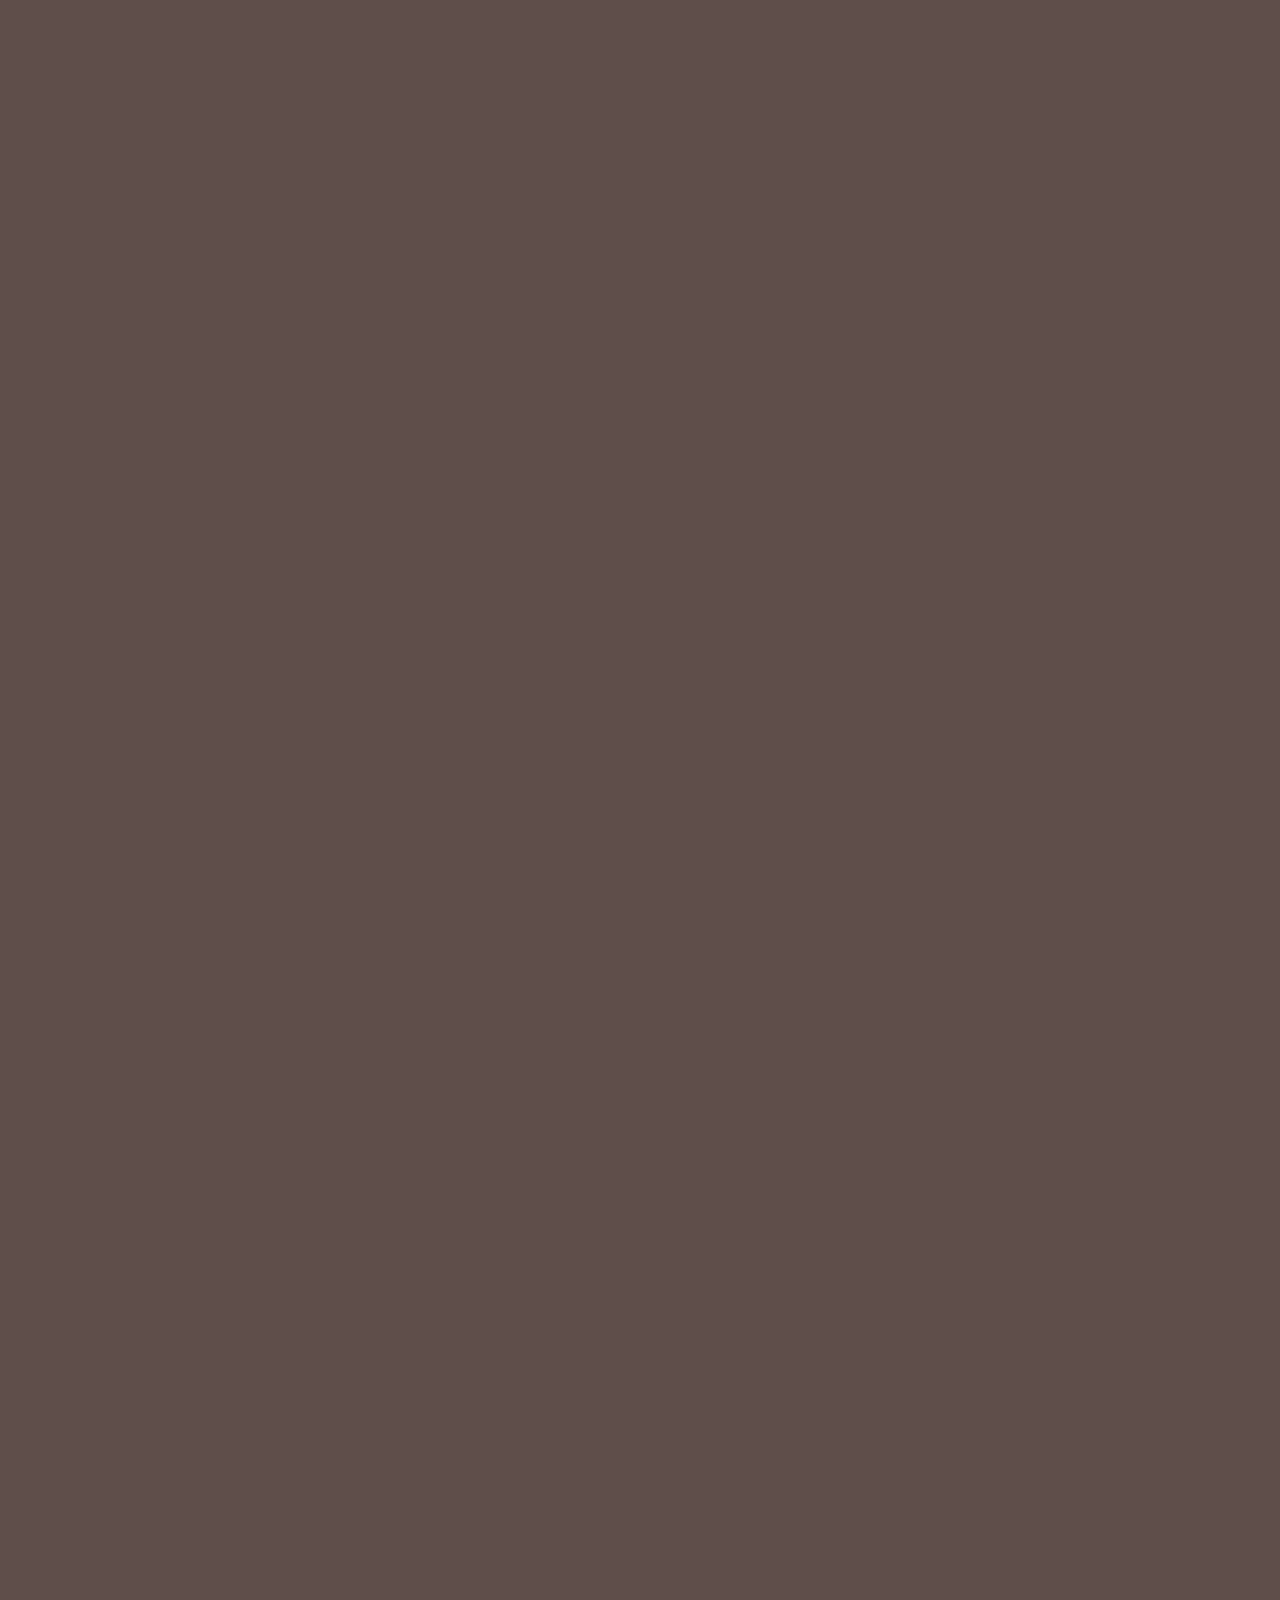
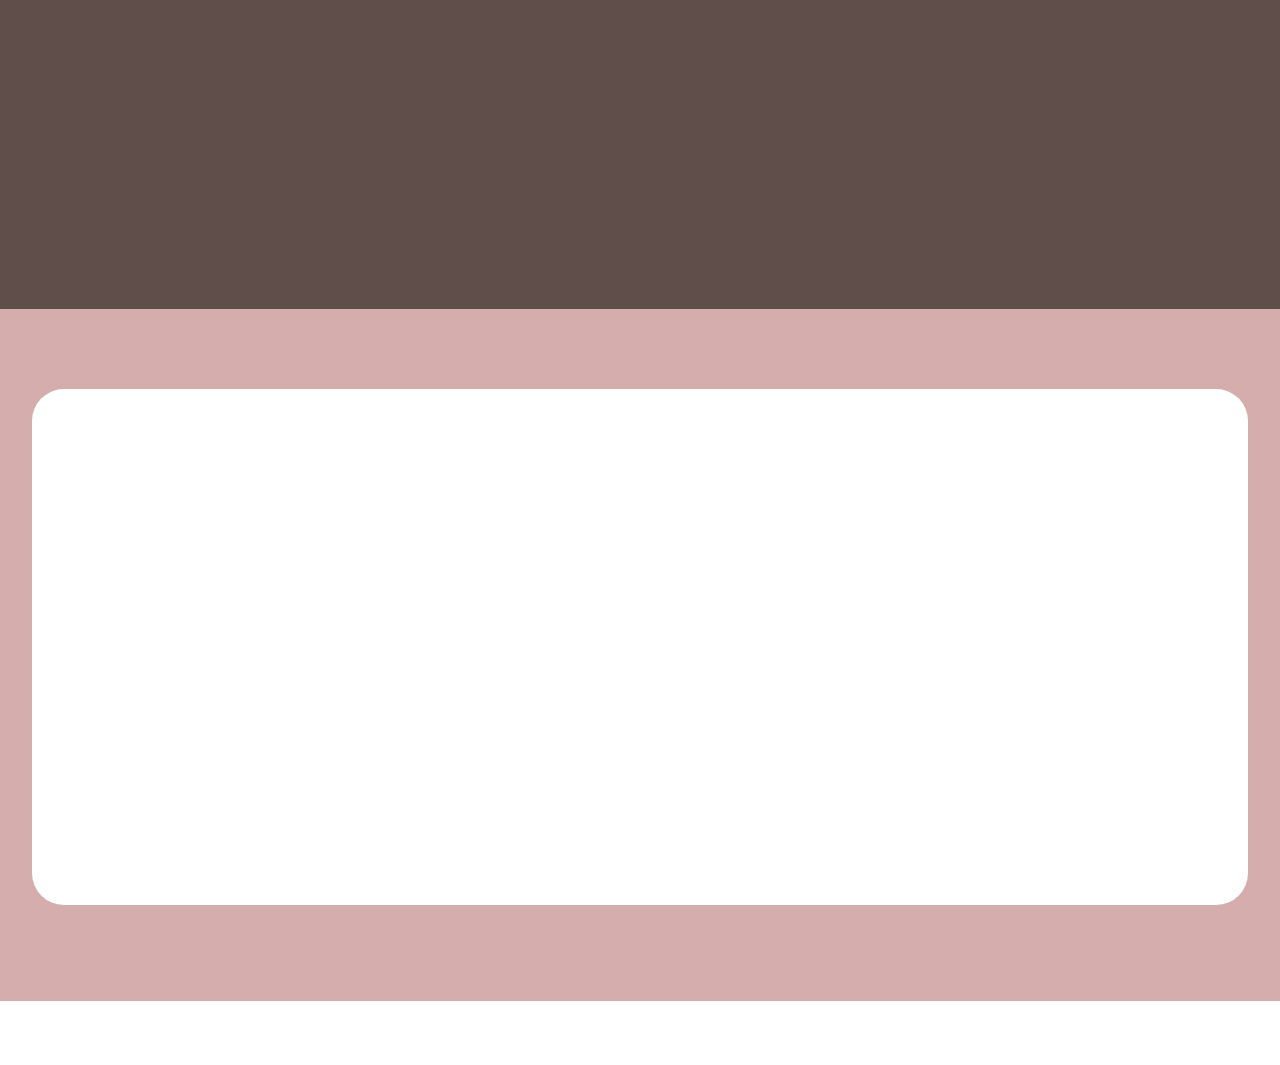
==== commit f954cf46: "mod" ====
--- a/index.html
+++ b/index.html
@@ -1,374 +1,287 @@
 <!DOCTYPE html>
-<html lang="ro">
-
+<html  >
 <head>
-	<meta charset="UTF-8">
-	<meta http-equiv="X-UA-Compatible" content="IE=edge">
-	<meta name="author" content="Sorina Gandrabur">
-  	<meta name="keywords" content="restaurant, relaxare, odihnă">
-	<meta name="generator" content="Mobirise v5.9.18, mobirise.com">
-	<meta name="viewport" content="width=device-width, initial-scale=1, minimum-scale=1">
-	<link rel="shortcut icon" href="assets/images/logo-96x76.png" type="image/x-icon">
-	<meta name="description" content="Această pagină este creată pentru a informa publicul despre restaurantul meu.
-	Atmosfera de la Savory Bliss este definită de eleganță și confort. Decorul nostru modern, 
-	cu accente de design clasic, creează un mediu plăcut și relaxant, ideal pentru prânzuri de afaceri, 
-	cine romantice sau întâlniri cu prietenii. Muzica ambientală discretă completează perfect această atmosferă.">
-
-
-	<title>Savory Bliss Restaurant</title>
-	<link rel="stylesheet" href="assets/bootstrap/css/bootstrap.min.css">
-	<link rel="stylesheet" href="assets/bootstrap/css/bootstrap-grid.min.css">
-	<link rel="stylesheet" href="assets/bootstrap/css/bootstrap-reboot.min.css">
-	<link rel="stylesheet" href="assets/animatecss/animate.css">
-	<link rel="stylesheet" href="assets/dropdown/css/style.css">
-	<link rel="stylesheet" href="assets/socicon/css/styles.css">
-	<link rel="stylesheet" href="assets/theme/css/style.css">
-	<link rel="preload"
-		href="https://fonts.googleapis.com/css?family=Arimo:400,500,600,700,400i,500i,600i,700i&display=swap" as="style"
-		onload="this.onload=null;this.rel='stylesheet'">
-	<noscript>
-		<link rel="stylesheet"
-			href="https://fonts.googleapis.com/css?family=Arimo:400,500,600,700,400i,500i,600i,700i&display=swap">
-	</noscript>
-	<link rel="preload"
-		href="https://fonts.googleapis.com/css?family=Newsreader:200,300,400,500,600,700,800,200i,300i,400i,500i,600i,700i,800i&display=swap"
-		as="style" onload="this.onload=null;this.rel='stylesheet'">
-	<noscript>
-		<link rel="stylesheet"
-			href="https://fonts.googleapis.com/css?family=Newsreader:200,300,400,500,600,700,800,200i,300i,400i,500i,600i,700i,800i&display=swap">
-	</noscript>
-	<link rel="preload" as="style" href="assets/mobirise/css/mbr-additional.css?v=DPF9PW">
-	<link rel="stylesheet" href="assets/mobirise/css/mbr-additional.css?v=DPF9PW" type="text/css">
-
-
-
-
+  <!-- Site made with Mobirise Website Builder v5.9.18, https://mobirise.com -->
+  <meta charset="UTF-8">
+  <meta http-equiv="X-UA-Compatible" content="IE=edge">
+  <meta name="generator" content="Mobirise v5.9.18, mobirise.com">
+  <meta name="viewport" content="width=device-width, initial-scale=1, minimum-scale=1">
+  <link rel="shortcut icon" href="assets/images/logo-96x76.png" type="image/x-icon">
+  <meta name="description" content="">
+  
+  
+  <title>Savory Bliss Restaurant</title>
+  <link rel="stylesheet" href="assets/bootstrap/css/bootstrap.min.css">
+  <link rel="stylesheet" href="assets/bootstrap/css/bootstrap-grid.min.css">
+  <link rel="stylesheet" href="assets/bootstrap/css/bootstrap-reboot.min.css">
+  <link rel="stylesheet" href="assets/animatecss/animate.css">
+  <link rel="stylesheet" href="assets/dropdown/css/style.css">
+  <link rel="stylesheet" href="assets/socicon/css/styles.css">
+  <link rel="stylesheet" href="assets/theme/css/style.css">
+  <link rel="preload" href="https://fonts.googleapis.com/css?family=Arimo:400,500,600,700,400i,500i,600i,700i&display=swap" as="style" onload="this.onload=null;this.rel='stylesheet'">
+  <noscript><link rel="stylesheet" href="https://fonts.googleapis.com/css?family=Arimo:400,500,600,700,400i,500i,600i,700i&display=swap"></noscript>
+  <link rel="preload" href="https://fonts.googleapis.com/css?family=Newsreader:200,300,400,500,600,700,800,200i,300i,400i,500i,600i,700i,800i&display=swap" as="style" onload="this.onload=null;this.rel='stylesheet'">
+  <noscript><link rel="stylesheet" href="https://fonts.googleapis.com/css?family=Newsreader:200,300,400,500,600,700,800,200i,300i,400i,500i,600i,700i,800i&display=swap"></noscript>
+  <link rel="preload" as="style" href="assets/mobirise/css/mbr-additional.css?v=DFT4c2"><link rel="stylesheet" href="assets/mobirise/css/mbr-additional.css?v=DFT4c2" type="text/css">
+
+  
+  
+  
 </head>
-
 <body>
-
-	<section data-bs-version="5.1" class="menu menu1 cid-uyggJqXLUs" id="menu1-1o">
-
-
-		<nav class="navbar navbar-dropdown navbar-fixed-top navbar-expand-lg">
-			<div class="container">
-				<div class="navbar-brand">
-					<span class="navbar-logo">
-						<a href="index.html">
-							<img src="assets/images/logo-96x76.png" alt="logoul restaurantului" style="height: 3rem;">
+  
+  <section data-bs-version="5.1" class="menu menu1 cid-uyggJqXLUs" once="menu" id="menu1-1o">
+    
+
+    <nav class="navbar navbar-dropdown navbar-fixed-top navbar-expand-lg">
+        <div class="container">
+            <div class="navbar-brand">
+                <span class="navbar-logo">
+                    <a href="index.html">
+                        <img src="assets/images/logo-96x76.png" alt="logoul restaurantului" style="height: 3rem;">
+                    </a>
+                </span>
+                
+            </div>
+            <button class="navbar-toggler" type="button" data-toggle="collapse" data-bs-toggle="collapse" data-target="#navbarSupportedContent" data-bs-target="#navbarSupportedContent" aria-controls="navbarNavAltMarkup" aria-expanded="false" aria-label="Toggle navigation">
+                <div class="hamburger">
+                    <span></span>
+                    <span></span>
+                    <span></span>
+                    <span></span>
+                </div>
+            </button>
+            <div class="collapse navbar-collapse" id="navbarSupportedContent">
+                <ul class="navbar-nav nav-dropdown nav-right" data-app-modern-menu="true"><li class="nav-item"><a class="nav-link link text-success text-primary display-4" href="despre-noi.html" aria-expanded="false">Despre noi</a></li>
+                    <li class="nav-item dropdown"><a class="nav-link link text-success text-primary dropdown-toggle display-4" href="meniu.html" data-toggle="dropdown-submenu" data-bs-toggle="dropdown" data-bs-auto-close="outside" aria-expanded="false">Meniu</a><div class="dropdown-menu" aria-labelledby="dropdown-967"><a class="text-success show text-primary dropdown-item display-4" href="meniu.html#features031-2o">Mâncare</a><a class="text-success text-primary show dropdown-item display-4" href="meniu.html#features031-2u">Băuturi</a><a class="text-success text-primary show dropdown-item display-4" href="meniu.html#features031-2w">Deserturi</a><a class="text-success text-primary show dropdown-item display-4" href="meniu.html#pricing02-2x">Meniul zilei</a></div></li>
+                    <li class="nav-item"><a class="nav-link link text-success text-primary display-4" href="evenimente.html">Evenimente</a>
+                    </li><li class="nav-item"><a class="nav-link link text-success text-primary display-4" href="contact.html">Contact</a></li></ul>
+                
+                
+            </div>
+        </div>
+    </nav>
+</section>
+
+<section data-bs-version="5.1" class="header16 cid-uzG9bjMs8c mbr-fullscreen" id="header17-1s">
+  
+  <div class="mbr-overlay" style="opacity: 0.5; background-color: rgb(0, 0, 0);"></div>
+  <div class="container">
+    <div class="row">
+      <div class="content-wrap col-12 col-md-9">
+        <h1 class="mbr-section-title mbr-fonts-style mbr-white mb-4 display-1">
+          <br><strong>&nbsp; &nbsp; &nbsp; &nbsp; &nbsp; &nbsp; &nbsp; &nbsp; Savory Bliss</strong></h1>
+        <h2 class="mbr-section-subtitle mbr-fonts-style mbr-white mb-4 display-7">&nbsp; &nbsp; &nbsp; &nbsp; &nbsp; &nbsp; &nbsp; &nbsp; &nbsp; &nbsp; &nbsp; &nbsp; &nbsp; &nbsp; &nbsp; &nbsp; &nbsp; &nbsp; &nbsp; &nbsp; &nbsp; &nbsp; &nbsp; &nbsp; &nbsp; &nbsp; &nbsp; &nbsp; &nbsp;"Gusturi autentice, momente de neuitat."</h2>
+        
+        
+      </div>
+    </div>
+  </div>
+</section>
+
+<section data-bs-version="5.1" class="start article2 cid-uzKFgysfAA" id="article02-20">
+	
+
+	
+	
+
+	<div class="container">
+		<div class="row justify-content-center">
+			<div class="col-12 col-md-12 col-lg-6 image-wrapper">
+				<img class="w-100" src="assets/images/bucatar-640x427.jpg" alt="Mobirise Website Builder">
+			</div>
+			<div class="col-12 col-md-12 col-lg">
+				<div class="text-wrapper align-left">
+					<h1 class="mbr-section-title mbr-fonts-style mb-4 display-2"><strong>La noi...</strong></h1>
+					<p class="mbr-text align-left mbr-fonts-style mb-4 display-7">Savory Bliss nu este doar un restaurant,este o experiență.
+<br>            La Savory Bliss, fiecare fel de mâncare este o capodoperă, combinând ingrediente proaspete,
+<br>            de proveniență locală, cu tehnici inovatoare pentru a crea o călătorie culinară de neuitat.
+<br>            Atmosfera caldă și primitoare, completată de un serviciu impecabil, asigură că fiecare vizită se simte
+<br>            ca o sărbătoare.</p>
+					<div class="mbr-section-btn align-left mt-3"><a class="btn btn-primary-outline display-7" href="despre-noi.html">Mai mult</a></div>
+				</div>
+			</div>
+		</div>
+	</div>
+</section>
+
+<section data-bs-version="5.1" class="start article4 cid-uzKGOPRqXc" id="article04-21">
+	
+
+	
+	
+
+	<div class="container">
+		<div class="row justify-content-center">
+			<div class="col-12 col-md-12 col-lg-5 image-wrapper">
+				<img class="w-100" src="assets/images/ramen-1087x1631.jpeg" alt="ramen">
+			</div>
+			<div class="col-12 col-md-12 col-lg">
+				<div class="text-wrapper align-left">
+					<h1 class="mbr-section-title mbr-fonts-style mb-4 display-2"><strong>Rai culinar</strong></h1>
+					<p class="mbr-text mbr-fonts-style mb-4 display-7"><em><strong>"Spune-mi ce mănânci, ca să-ți spun cine ești." – Jean Anthelme Brillat-Savarin</strong></em><br><em><strong><br></strong></em><br>La Savory Bliss, meniul este conceput pentru a satisface toate gusturile și a oferi
+<br>        o experiență culinară unică. De la aperitive rafinate la deserturi decadente,
+<br>        fiecare fel de mâncare este pregătit cu ingrediente proaspete și de calitate superioară,
+<br>        pentru a vă oferi o explozie de arome și texturi.Vă așteptăm cu drag să descoperiți și
+<br>        să savurați fiecare deliciu din meniul nostru!</p>
+					<div class="mbr-section-btn mt-3"><a class="btn btn-lg btn-primary-outline display-7" href="meniu.html">Explorează</a></div>
+				</div>
+			</div>
+		</div>
+	</div>
+</section>
+
+<section data-bs-version="5.1" class="people04 cid-uzY6zBSWF0" id="people04-3n">
+	
+	
+	<div class="container">
+		<div class="row mb-5 justify-content-center">
+			<div class="col-12 mb-0 content-head">
+				<h3 class="mbr-section-title mbr-fonts-style align-center mb-0 display-2">
+					<strong>Testimoniale</strong></h3>
+				
+			</div>
+		</div>
+		<div class="row mbr-masonry" data-masonry="{&quot;percentPosition&quot;: true }">
+			<div class="item features-without-image col-12 col-md-6 col-lg-4 active">
+				<div class="item-wrapper">
+					<div class="card-box align-left">
+						<p class="card-text mbr-fonts-style display-7">"Fiecare farfurie este o explozie de arome, iar serviciul este impecabil. Recomand cu toată inima desertul lor semnătură – pur și simplu divin!"</p>
+						<div class="img-wrapper mt-4 mb-2">
+							<img src="assets/images/w-10-160x107.jpeg" alt="o femeie care zâmbește cu ochelari" data-slide-to="0" data-bs-slide-to="0">
+						</div>
+						<h5 class="card-title mbr-fonts-style display-7">
+							<strong>Sarah</strong>
+						</h5>
+					</div>
+				</div>
+			</div>
+			<div class="item features-without-image col-12 col-md-6 col-lg-4">
+				<div class="item-wrapper">
+					<div class="card-box align-left">
+						<p class="card-text mbr-fonts-style display-7">"Mâncarea este absolut spectaculoasă, iar plating-ul arată ca o operă de artă. Am sărbătorit o ocazie specială și totul a fost perfect – de la aperitive la desert."</p>
+						<div class="img-wrapper mt-4 mb-2">
+							<img src="assets/images/m-30-160x107.jpeg" data-slide-to="1" data-bs-slide-to="1" alt="Un bărbat cu ochelari și pulover verde">
+						</div>
+						<h5 class="card-title mbr-fonts-style display-7"><strong>Ion</strong></h5>
+					</div>
+				</div>
+			</div>
+			<div class="item features-without-image col-12 col-md-6 col-lg-4">
+				<div class="item-wrapper">
+					<div class="card-box align-left">
+						<p class="card-text mbr-fonts-style display-7">"Am fost impresionată de atenția la detalii și de calitatea ingredientelor. Atmosfera este primitoare, iar personalul te face să te simți ca acasă."</p>
+						<div class="img-wrapper mt-4 mb-2">
+							<img src="assets/images/w-38-160x107.jpeg" data-slide-to="2" data-bs-slide-to="2" alt="o femeie cu ochelari de soare cu un rechin">
+						</div>
+						<h5 class="card-title mbr-fonts-style display-7"><strong>Ana</strong></h5>
+					</div>
+				</div>
+			</div>
+			<div class="item features-without-image col-12 col-md-6 col-lg-4">
+				<div class="item-wrapper">
+					<div class="card-box align-left">
+						<p class="card-text mbr-fonts-style display-7">"Savory Bliss nu este doar un restaurant, ci o experiență. Am fost uimit de creativitatea meniului și de cât de bine sunt combinate aromele.&nbsp; Nota 10/10!"</p>
+						<div class="img-wrapper mt-4 mb-2">
+							<img src="assets/images/m-42-160x240.jpeg" data-slide-to="3" data-bs-slide-to="3" alt="un bărbat cu ochelari de soare">
+						</div>
+						<h5 class="card-title mbr-fonts-style display-7">
+							<strong>David</strong>
+						</h5>
+					</div>
+				</div>
+			</div>
+			<div class="item features-without-image col-12 col-md-6 col-lg-4">
+				<div class="item-wrapper">
+					<div class="card-box align-left">
+						<p class="card-text mbr-fonts-style display-7">"Un adevărat paradis culinar! Recomand Savory Bliss pentru oricine apreciază o combinație perfectă între preparate sofisticate și un decor relaxant. Este locul unde fiecare masă devine o experiență de neuitat."</p>
+						<div class="img-wrapper mt-4 mb-2">
+							<img src="assets/images/m-2-160x107.jpeg" data-slide-to="4" data-bs-slide-to="4" alt="un bărbat care zâmbește">
+						</div>
+						<h5 class="card-title mbr-fonts-style display-7">
+							<strong>Mihai</strong></h5>
+					</div>
+				</div>
+			</div>
+			<div class="item features-without-image col-12 col-md-6 col-lg-4">
+				<div class="item-wrapper">
+					<div class="card-box align-left">
+						<p class="card-text mbr-fonts-style display-7">"De la prima înghițitură am știut că Savory Bliss este un loc special. Echipa este prietenoasă și atentă la detalii, iar atmosfera te face să uiți de grijile zilnice. Recomand 100%!"</p>
+						<div class="img-wrapper mt-4 mb-2">
+							<img src="assets/images/w-3-160x240.jpeg" data-slide-to="5" data-bs-slide-to="5" alt="femeie cu sacou și cămașă roz">
+						</div>
+						<h5 class="card-title mbr-fonts-style display-7"><strong>Amanda</strong></h5>
+					</div>
+				</div>
+			</div>
+		</div>
+	</div>
+</section>
+
+<section data-bs-version="5.1" class="footer1 cid-uzTi7FYWmS" once="footers" id="footer01-3f">
+	
+
+	
+	
+	<div class="container">
+		<div class="row mbr-white">
+			<div class="col-12 col-md-6 col-lg-3">
+				<h5 class="mbr-section-subtitle mbr-fonts-style mb-2 display-7"><strong>Locație</strong></h5>
+				<ul class="list mbr-fonts-style display-7">
+					<li class="mbr-text item-wrap"><a href="https://www.google.com/maps/place/Breb/@47.7449193,23.8761232,3536m/data=!3m2!1e3!4b1!4m6!3m5!1s0x4737c9161d8e7d8b:0x3b54e4a428598149!8m2!3d47.7416825!4d23.8993017!16s%2Fg%2F121kq81r?entry=ttu&g_ep=EgoyMDI1MDExMC4wIKXMDSoASAFQAw%3D%3D" class="text-primary" target="_blank">Satul Breb, Județul Maramureș, România</a></li>
+				</ul>
+			</div>
+			<div class="col-12 col-md-6 col-lg-3">
+				<h5 class="mbr-section-subtitle mbr-fonts-style mb-2 display-7"><strong>Rezervări</strong></h5>
+				<ul class="list mbr-fonts-style display-7">
+					<li class="mbr-text item-wrap"><a href="https://web.whatsapp.com/" class="text-primary" target="_blank">+40547583723</a>
+</li><li class="mbr-text item-wrap"><a href="https://mail.google.com/" class="text-primary" target="_blank">contact@savorybliss.ro</a></li>
+				</ul>
+			</div>
+			<div class="col-12 col-md-6 col-lg-3">
+				<h5 class="mbr-section-subtitle mbr-fonts-style mb-2 display-7"><strong>Program</strong></h5>
+				<ul class="list mbr-fonts-style display-7">
+					<li class="mbr-text item-wrap">Luni-Joi: 10:00-22:00
+</li><li class="mbr-text item-wrap">Vineri: 10:00-23:00
+</li><li class="mbr-text item-wrap">Sâmbătă: 09:00-23:00
+</li><li class="mbr-text item-wrap">Duminică: 09:00-21:00</li>
+				</ul>
+			</div>
+			<div class="col-12 col-md-6 col-lg-3">
+				<h5 class="mbr-section-subtitle mbr-fonts-style mb-2 display-5"></h5>
+				<ul class="list mbr-fonts-style display-7"></ul>
+			</div>
+			<div class="col-12 mt-5 footer-col">
+				
+
+				<div class="social-row mt-2 display-7">
+					<div class="soc-item">
+						<a href="https://www.facebook.com/" target="_blank">
+							<span class="mbr-iconfont socicon-facebook socicon"></span>
 						</a>
-					</span>
-
-				</div>
-				<button class="navbar-toggler" type="button" data-toggle="collapse" data-bs-toggle="collapse"
-					data-target="#navbarSupportedContent" data-bs-target="#navbarSupportedContent"
-					aria-controls="navbarNavAltMarkup" aria-expanded="false" aria-label="Toggle navigation">
-					<span class="hamburger">
-						<span></span>
-						<span></span>
-						<span></span>
-						<span></span>
-					</span>
-				</button>
-				<div class="collapse navbar-collapse" id="navbarSupportedContent">
-					<ul class="navbar-nav nav-dropdown nav-right" data-app-modern-menu="true">
-						<li class="nav-item"><a class="nav-link link text-success text-primary display-4"
-								href="despre-noi.html" aria-expanded="false">Despre noi</a></li>
-						<li class="nav-item dropdown"><a
-								class="nav-link link text-success text-primary dropdown-toggle display-4"
-								href="meniu.html" data-toggle="dropdown-submenu" data-bs-toggle="dropdown"
-								data-bs-auto-close="outside" aria-expanded="false">Meniu</a>
-							<div class="dropdown-menu" aria-labelledby="dropdown-967"><a
-									class="text-success show text-primary dropdown-item display-4"
-									href="meniu.html#features031-2o">Mâncare</a><a
-									class="text-success text-primary show dropdown-item display-4"
-									href="meniu.html#features031-2u">Băuturi</a><a
-									class="text-success text-primary show dropdown-item display-4"
-									href="meniu.html#features031-2w">Deserturi</a><a
-									class="text-success text-primary show dropdown-item display-4"
-									href="meniu.html#pricing02-2x">Meniul zilei</a></div>
-						</li>
-						<li class="nav-item"><a class="nav-link link text-success text-primary display-4"
-								href="evenimente.html">Evenimente</a>
-						</li>
-						<li class="nav-item"><a class="nav-link link text-success text-primary display-4"
-								href="contact.html">Contact</a></li>
-					</ul>
-
-
-				</div>
-			</div>
-		</nav>
-	</section>
-
-	<section data-bs-version="5.1" class="header16 cid-uzG9bjMs8c mbr-fullscreen" id="header17-1s">
-
-		<div class="mbr-overlay" style="opacity: 0.5; background-color: rgb(0, 0, 0);"></div>
-		<div class="container">
-			<div class="row">
-				<div class="content-wrap col-12 col-md-9">
-					<h1 class="mbr-section-title mbr-fonts-style mbr-white mb-4 display-1">
-						<br><strong>&nbsp; &nbsp; &nbsp; &nbsp; &nbsp; &nbsp; &nbsp; &nbsp; Savory Bliss</strong>
-					</h1>
-					<p class="mbr-section-subtitle mbr-fonts-style mbr-white mb-4 display-7">&nbsp; &nbsp; &nbsp;
-						&nbsp; &nbsp; &nbsp; &nbsp; &nbsp; &nbsp; &nbsp; &nbsp; &nbsp; &nbsp; &nbsp; &nbsp; &nbsp;
-						&nbsp; &nbsp; &nbsp; &nbsp; &nbsp; &nbsp; &nbsp; &nbsp; &nbsp; &nbsp; &nbsp; &nbsp;
-						&nbsp;"Gusturi autentice, momente de neuitat."<p>
-
-
-				</div>
-			</div>
-		</div>
-	</section>
-
-	<section data-bs-version="5.1" class="start article2 cid-uzKFgysfAA" id="article02-20">
-
-
-
-
-
-		<div class="container">
-			<div class="row justify-content-center">
-				<div class="col-12 col-md-12 col-lg-6 image-wrapper">
-					<img class="w-100" src="assets/images/bucatar-640x427.jpg" alt="bucătar la bucătărie">
-				</div>
-				<div class="col-12 col-md-12 col-lg">
-					<div class="text-wrapper align-left">
-						<h2 class="mbr-section-title mbr-fonts-style mb-4 display-2"><strong>La noi</strong></h2>
-						<p class="mbr-text align-left mbr-fonts-style mb-4 display-7">Savory Bliss nu este doar un
-							restaurant,este o experiență.
-							<br> La Savory Bliss, fiecare fel de mâncare este o capodoperă, combinând ingrediente
-							proaspete,
-							<br> de proveniență locală, cu tehnici inovatoare pentru a crea o călătorie culinară de
-							neuitat.
-							<br> Atmosfera caldă și primitoare, completată de un serviciu impecabil, asigură că fiecare
-							vizită se simte
-							<br> ca o sărbătoare.
-						</p>
-						<div class="mbr-section-btn align-left mt-3"><a class="btn btn-primary-outline display-7"
-								href="despre-noi.html">Mai mult...</a></div>
-					</div>
-				</div>
-			</div>
-		</div>
-	</section>
-
-	<section data-bs-version="5.1" class="start article4 cid-uzKGOPRqXc" id="article04-21">
-
-
-
-
-
-		<div class="container">
-			<div class="row justify-content-center">
-				<div class="col-12 col-md-12 col-lg-5 image-wrapper">
-					<img class="w-100" src="assets/images/ramen-1087x1631.jpeg" alt="ramen">
-				</div>
-				<div class="col-12 col-md-12 col-lg">
-					<div class="text-wrapper align-left">
-						<h2 class="mbr-section-title mbr-fonts-style mb-4 display-2"><strong>Rai culinar</strong></h2>
-						<p class="mbr-text mbr-fonts-style mb-4 display-7"><em><strong>"Spune-mi ce mănânci, ca să-ți
-									spun cine ești." – Jean Anthelme
-									Brillat-Savarin</strong></em><br><em><strong><br></strong></em><br>La Savory Bliss,
-							meniul este conceput pentru a satisface toate gusturile și a oferi
-							<br> o experiență culinară unică. De la aperitive rafinate la deserturi decadente,
-							<br> fiecare fel de mâncare este pregătit cu ingrediente proaspete și de calitate
-							superioară,
-							<br> pentru a vă oferi o explozie de arome și texturi.Vă așteptăm cu drag să descoperiți și
-							<br> să savurați fiecare deliciu din meniul nostru!
-						</p>
-						<div class="mbr-section-btn mt-3"><a class="btn btn-lg btn-primary-outline display-7"
-								href="meniu.html">Explorează</a></div>
-					</div>
-				</div>
-			</div>
-		</div>
-	</section>
-
-	<section data-bs-version="5.1" class="people04 cid-uzY6zBSWF0" id="people04-3n">
-
-
-		<div class="container">
-			<div class="row mb-5 justify-content-center">
-				<div class="col-12 mb-0 content-head">
-					<h2 class="mbr-section-title mbr-fonts-style align-center mb-0 display-2">
-						<strong>Testimoniale</strong>
-					</h2>
-
-				</div>
-			</div>
-			<div class="row mbr-masonry" data-masonry="{&quot;percentPosition&quot;: true }">
-				<div class="item features-without-image col-12 col-md-6 col-lg-4 active">
-					<div class="item-wrapper">
-						<div class="card-box align-left">
-							<p class="card-text mbr-fonts-style display-7">"Fiecare farfurie este o explozie de arome,
-								iar serviciul este impecabil. Recomand cu toată inima desertul lor semnătură – pur și
-								simplu divin!"</p>
-							<div class="img-wrapper mt-4 mb-2">
-								<img src="assets/images/w-10-160x107.jpeg" alt="o femeie care zâmbește cu ochelari"
-									data-slide-to="0" data-bs-slide-to="0">
-							</div>
-							<p class="card-title mbr-fonts-style display-7">
-								<strong>Sarah</strong>
-							</p>
-						</div>
-					</div>
-				</div>
-				<div class="item features-without-image col-12 col-md-6 col-lg-4">
-					<div class="item-wrapper">
-						<div class="card-box align-left">
-							<p class="card-text mbr-fonts-style display-7">"Mâncarea este absolut spectaculoasă, iar
-								plating-ul arată ca o operă de artă. Am sărbătorit o ocazie specială și totul a fost
-								perfect – de la aperitive la desert."</p>
-							<div class="img-wrapper mt-4 mb-2">
-								<img src="assets/images/m-30-160x107.jpeg" data-slide-to="1" data-bs-slide-to="1"
-									alt="Un bărbat cu ochelari și pulover verde">
-							</div>
-							<p class="card-title mbr-fonts-style display-7"><strong>Ion</strong></p>
-						</div>
-					</div>
-				</div>
-				<div class="item features-without-image col-12 col-md-6 col-lg-4">
-					<div class="item-wrapper">
-						<div class="card-box align-left">
-							<p class="card-text mbr-fonts-style display-7">"Am fost impresionată de atenția la detalii
-								și de calitatea ingredientelor. Atmosfera este primitoare, iar personalul te face să te
-								simți ca acasă."</p>
-							<div class="img-wrapper mt-4 mb-2">
-								<img src="assets/images/w-38-160x107.jpeg" data-slide-to="2" data-bs-slide-to="2"
-									alt="o femeie cu ochelari de soare cu un rechin">
-							</div>
-							<p class="card-title mbr-fonts-style display-7"><strong>Ana</strong></p>
-						</div>
-					</div>
-				</div>
-				<div class="item features-without-image col-12 col-md-6 col-lg-4">
-					<div class="item-wrapper">
-						<div class="card-box align-left">
-							<p class="card-text mbr-fonts-style display-7">"Savory Bliss nu este doar un restaurant, ci
-								o experiență. Am fost uimit de creativitatea meniului și de cât de bine sunt combinate
-								aromele.&nbsp; Nota 10/10!"</p>
-							<div class="img-wrapper mt-4 mb-2">
-								<img src="assets/images/m-42-160x240.jpeg" data-slide-to="3" data-bs-slide-to="3"
-									alt="un bărbat cu ochelari de soare">
-							</div>
-							<p class="card-title mbr-fonts-style display-7">
-								<strong>David</strong>
-							<p>
-						</div>
-					</div>
-				</div>
-				<div class="item features-without-image col-12 col-md-6 col-lg-4">
-					<div class="item-wrapper">
-						<div class="card-box align-left">
-							<p class="card-text mbr-fonts-style display-7">"Un adevărat paradis culinar! Recomand Savory
-								Bliss pentru oricine apreciază o combinație perfectă între preparate sofisticate și un
-								decor relaxant. Este locul unde fiecare masă devine o experiență de neuitat."</p>
-							<div class="img-wrapper mt-4 mb-2">
-								<img src="assets/images/m-2-160x107.jpeg" data-slide-to="4" data-bs-slide-to="4"
-									alt="un bărbat care zâmbește">
-							</div>
-							<p class="card-title mbr-fonts-style display-7">
-								<strong>Mihai</strong>
-							<p>
-						</div>
-					</div>
-				</div>
-				<div class="item features-without-image col-12 col-md-6 col-lg-4">
-					<div class="item-wrapper">
-						<div class="card-box align-left">
-							<p class="card-text mbr-fonts-style display-7">"De la prima înghițitură am știut că Savory
-								Bliss este un loc special. Echipa este prietenoasă și atentă la detalii, iar atmosfera
-								te face să uiți de grijile zilnice. Recomand 100%!"</p>
-							<div class="img-wrapper mt-4 mb-2">
-								<img src="assets/images/w-3-160x240.jpeg" data-slide-to="5" data-bs-slide-to="5"
-									alt="femeie cu sacou și cămașă roz">
-							</div>
-							<p class="card-title mbr-fonts-style display-7"><strong>Amanda</strong></p>
-						</div>
-					</div>
-				</div>
-			</div>
-		</div>
-	</section>
-
-	<section data-bs-version="5.1" class="footer1 cid-uzTi7FYWmS" id="footer01-3f">
-
-
-
-
-		<div class="container">
-			<div class="row mbr-white">
-				<div class="col-12 col-md-6 col-lg-3">
-					<p class="mbr-section-subtitle mbr-fonts-style mb-2 display-7"><strong>Locație</strong></p>
-					<ul class="list mbr-fonts-style display-7">
-						<li class="mbr-text item-wrap"><a
-								href="https://www.google.com/maps/place/Breb/@47.7449193,23.8761232,3536m/data=!3m2!1e3!4b1!4m6!3m5!1s0x4737c9161d8e7d8b:0x3b54e4a428598149!8m2!3d47.7416825!4d23.8993017!16s%2Fg%2F121kq81r?entry=ttu&g_ep=EgoyMDI1MDExMC4wIKXMDSoASAFQAw%3D%3D"
-								class="text-primary" target="_blank">Satul Breb, Județul Maramureș, România</a></li>
-					</ul>
-				</div>
-				<div class="col-12 col-md-6 col-lg-3">
-					<p class="mbr-section-subtitle mbr-fonts-style mb-2 display-7"><strong>Rezervări</strong></p>
-					<ul class="list mbr-fonts-style display-7">
-						<li class="mbr-text item-wrap"><a href="https://web.whatsapp.com/" class="text-primary"
-								target="_blank">+40547583723</a>
-						</li>
-						<li class="mbr-text item-wrap"><a href="https://mail.google.com/" class="text-primary"
-								target="_blank">contact@savorybliss.ro</a></li>
-					</ul>
-				</div>
-				<div class="col-12 col-md-6 col-lg-3">
-					<p class="mbr-section-subtitle mbr-fonts-style mb-2 display-7"><strong>Program</strong></p>
-					<ul class="list mbr-fonts-style display-7">
-						<li class="mbr-text item-wrap">Luni-Joi: 10:00-22:00
-						</li>
-						<li class="mbr-text item-wrap">Vineri: 10:00-23:00
-						</li>
-						<li class="mbr-text item-wrap">Sâmbătă: 09:00-23:00
-						</li>
-						<li class="mbr-text item-wrap">Duminică: 09:00-21:00</li>
-					</ul>
-				</div>
-				<div class="col-12 mt-5 footer-col">
-
-
-					<div class="social-row mt-2 display-7">
-						<div class="soc-item">
-							<a href="https://www.facebook.com/" target="_blank">
-								<span class="mbr-iconfont socicon-facebook socicon"></span>
-							</a>
-						</div>
-						<div class="soc-item">
-							<a href="https://x.com/" target="_blank">
-								<span class="mbr-iconfont socicon-twitter socicon"></span>
-							</a>
-						</div>
-						<div class="soc-item">
-							<a href="https://www.instagram.com/" target="_blank">
-								<span class="mbr-iconfont socicon-instagram socicon"></span>
-							</a>
-						</div>
-
-					</div>
-				</div>
-				<div class="col-12 mt-4">
-					<p class="mbr-text mb-0 mbr-fonts-style copyright align-center display-7">
-						© Copyright 2024 Savory Bliss Restaurant - Toate drepturile sunt rezervate</p>
-				</div>
-			</div>
-		</div>
-	</section>
-	
-	<script src="assets/bootstrap/js/bootstrap.bundle.min.js"></script>
-	<script src="assets/smoothscroll/smooth-scroll.js"></script>
-	<script src="assets/ytplayer/index.js"></script>
-	<script src="assets/dropdown/js/navbar-dropdown.js"></script>
-	<script src="assets/masonry/masonry.pkgd.min.js"></script>
-	<script src="assets/imagesloaded/imagesloaded.pkgd.min.js"></script>
-	<script src="assets/theme/js/script.js"></script>
-
-
-	<input name="animation" type="hidden">
-</body>
-
+					</div>
+					<div class="soc-item">
+						<a href="https://x.com/" target="_blank">
+							<span class="mbr-iconfont socicon-twitter socicon"></span>
+						</a>
+					</div>
+					<div class="soc-item">
+						<a href="https://www.instagram.com/" target="_blank">
+							<span class="mbr-iconfont socicon-instagram socicon"></span>
+						</a>
+					</div>
+					
+				</div>
+			</div>
+			<div class="col-12 mt-4">
+				<p class="mbr-text mb-0 mbr-fonts-style copyright align-center display-7">
+					© Copyright 2024 Savory Bliss Restaurant - Toate drepturile sunt rezervate</p>
+			</div>
+		</div>
+	</div>
+</section><section class="display-7" style="padding: 0;align-items: center;justify-content: center;flex-wrap: wrap;    align-content: center;display: flex;position: relative;height: 4rem;"><a href="https://mobiri.se/3670612" style="flex: 1 1;height: 4rem;position: absolute;width: 100%;z-index: 1;"><img alt="" style="height: 4rem;" src="[data-uri]"></a><p style="margin: 0;text-align: center;" class="display-7">&#8204;</p><a style="z-index:1" href="https://mobirise.com/builder/ai-website-maker.html">AI Website Maker</a></section><script src="assets/bootstrap/js/bootstrap.bundle.min.js"></script>  <script src="assets/smoothscroll/smooth-scroll.js"></script>  <script src="assets/ytplayer/index.js"></script>  <script src="assets/dropdown/js/navbar-dropdown.js"></script>  <script src="assets/masonry/masonry.pkgd.min.js"></script>  <script src="assets/imagesloaded/imagesloaded.pkgd.min.js"></script>  <script src="assets/theme/js/script.js"></script>  
+  
+  
+  <input name="animation" type="hidden">
+  </body>
 </html>